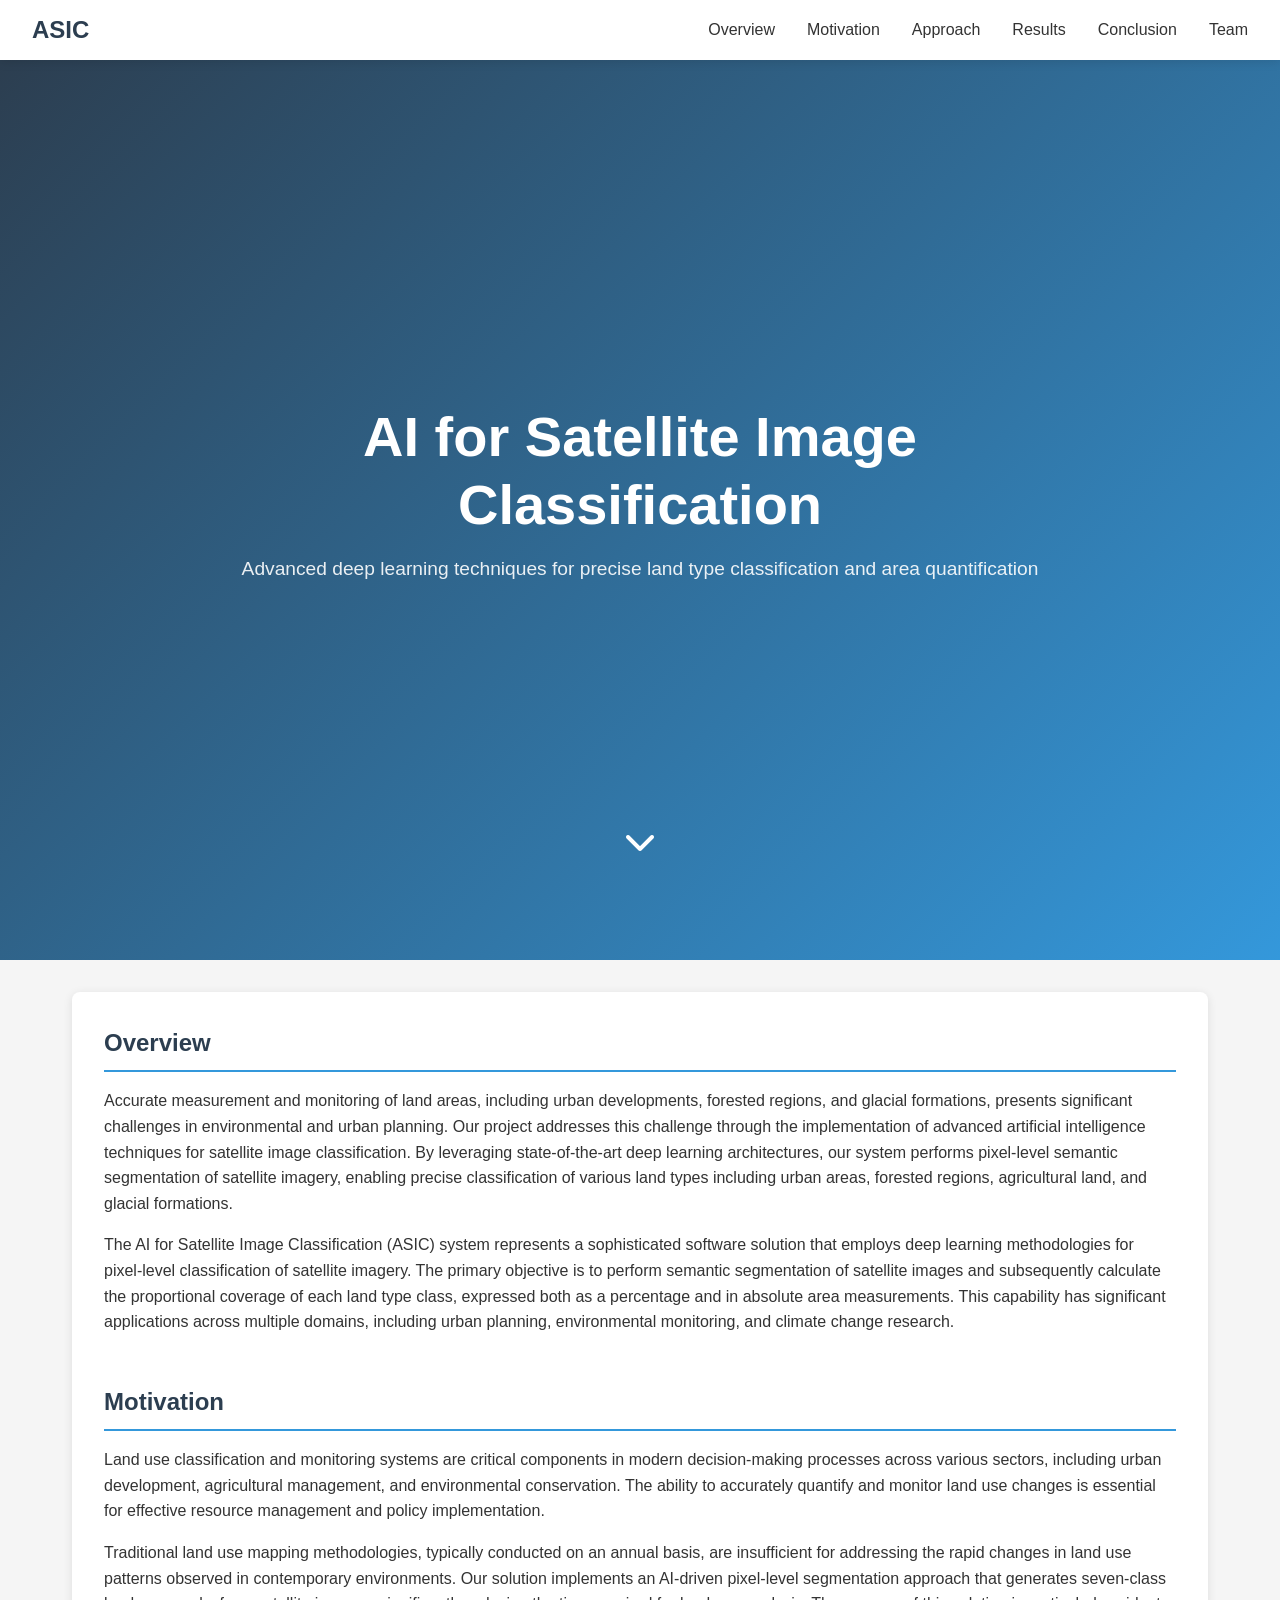
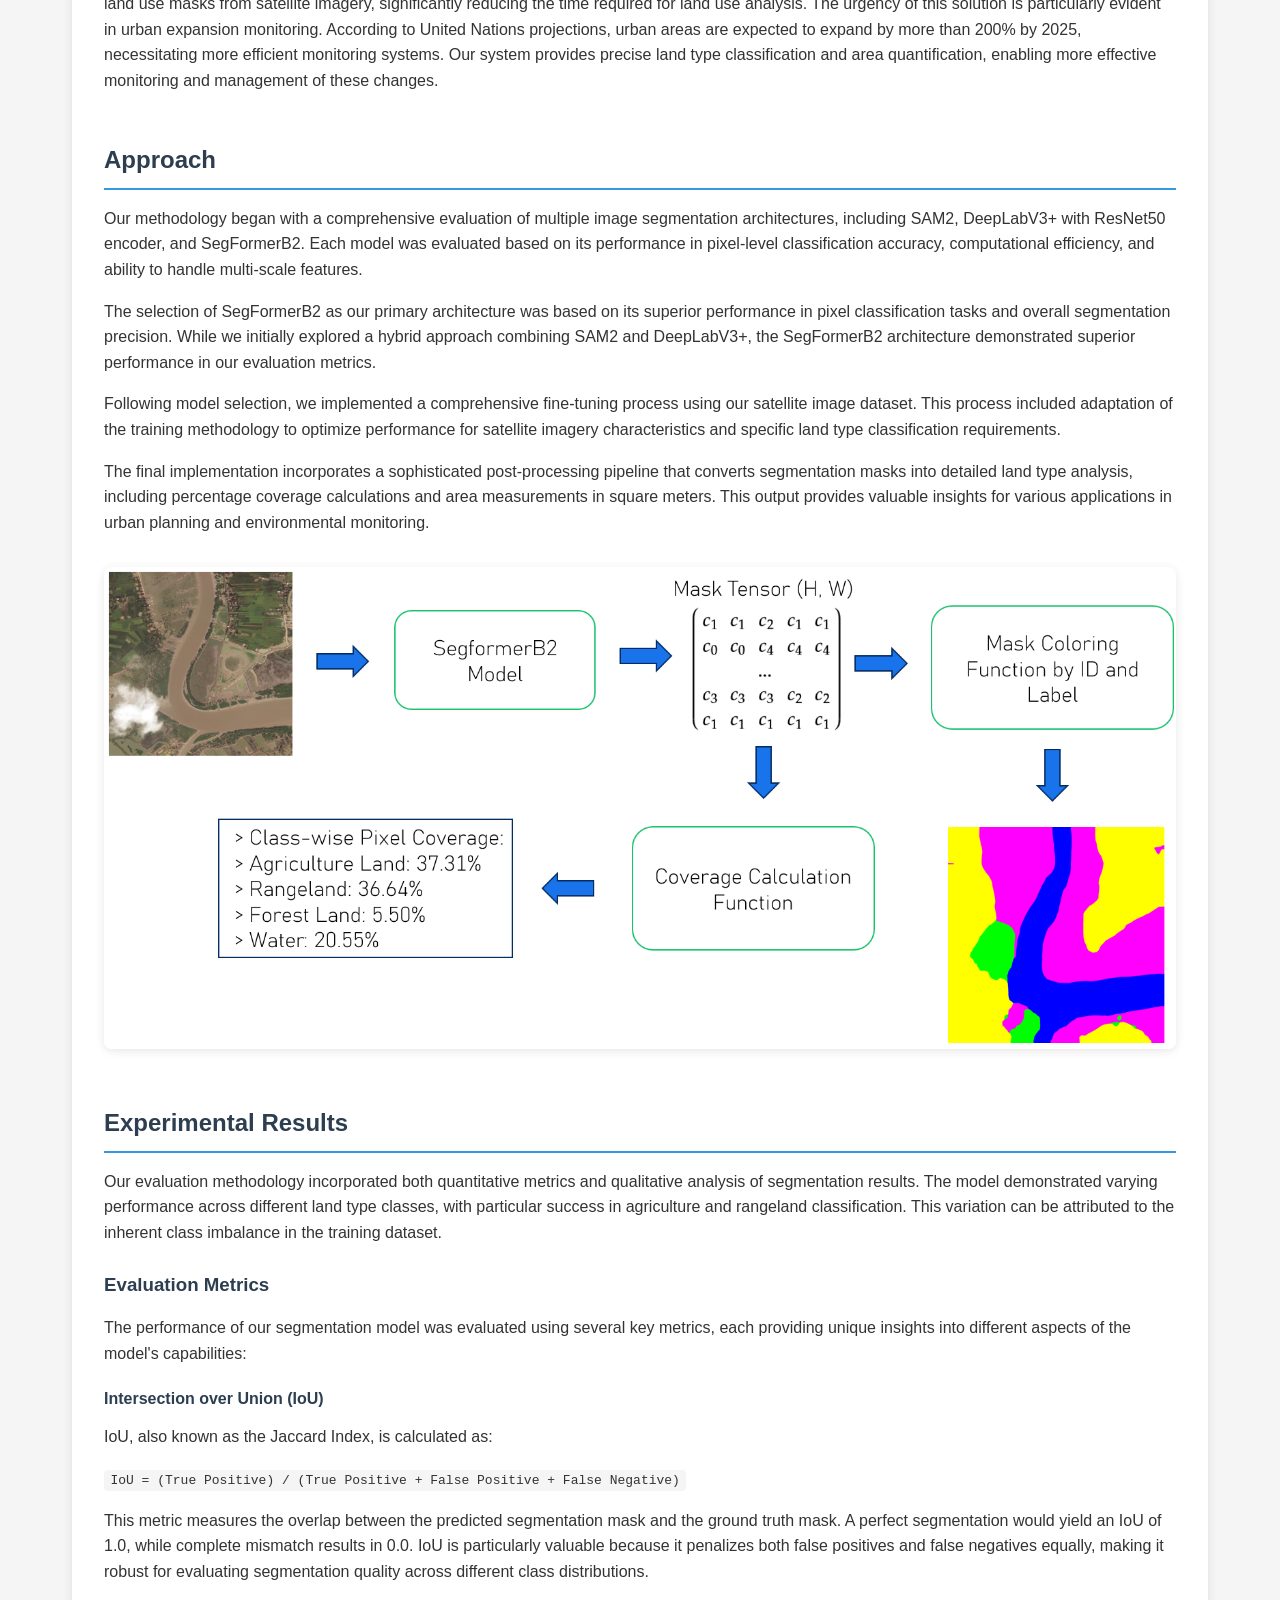
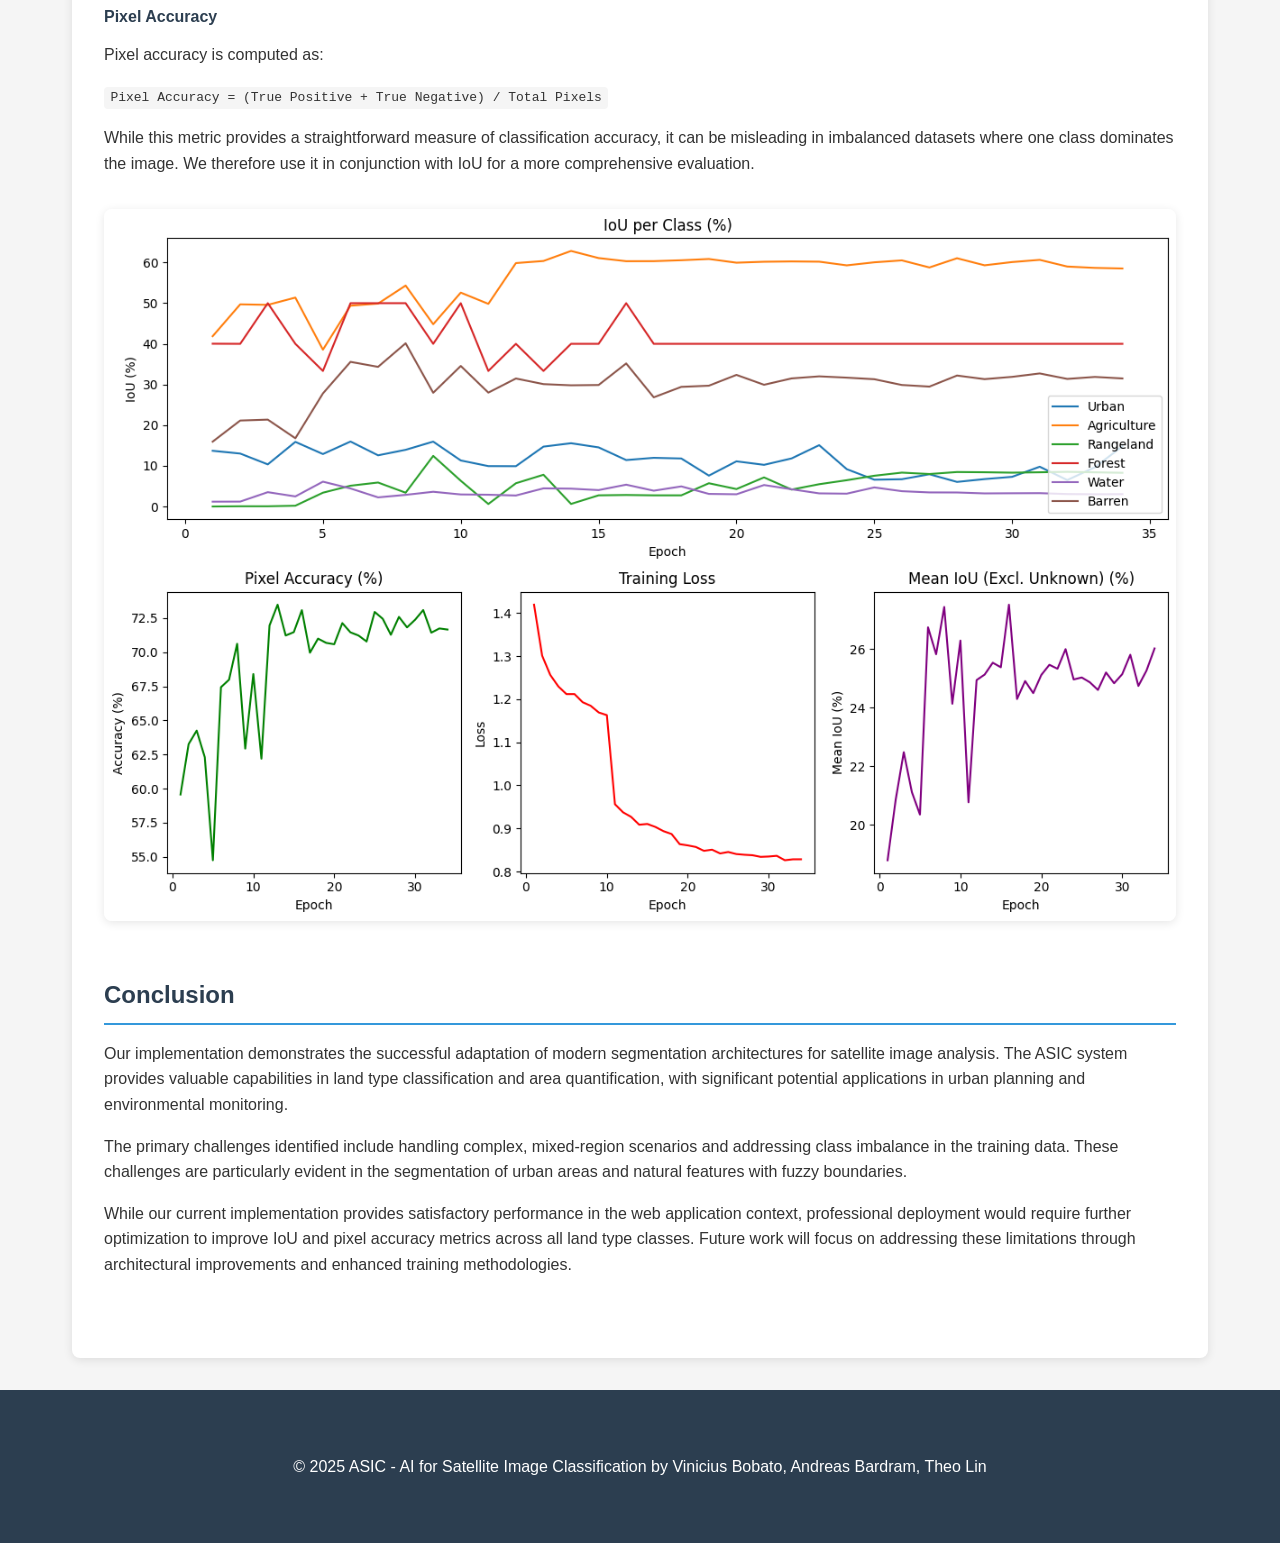
==== index.html @ 9475309f "Added figures" ====
<!DOCTYPE html>
<html lang="en">
<head>
    <meta charset="UTF-8">
    <meta name="viewport" content="width=device-width, initial-scale=1.0">
    <title>ASIC - AI for Satellite Image Classification</title>
    <link rel="stylesheet" href="https://cdnjs.cloudflare.com/ajax/libs/font-awesome/6.0.0/css/all.min.css">
    <link rel="stylesheet" href="styles.css">
</head>
<body>
    <nav class="nav-container">
        <div class="nav-logo">ASIC</div>
        <div class="nav-menu">
            <a href="#overview">Overview</a>
            <a href="#motivation">Motivation</a>
            <a href="#approach">Approach</a>
            <a href="#results">Results</a>
            <a href="#conclusion">Conclusion</a>
            <a href="team.html">Team</a>
        </div>
    </nav>

    <section class="hero">
        <div class="hero-content">
            <h1>AI for Satellite Image Classification</h1>
            <p>Advanced deep learning techniques for precise land type classification and area quantification</p>
        </div>
        <div class="scroll-down">
            <i class="fas fa-chevron-down"></i>
        </div>
    </section>

    <div class="container">
        <div class="blog-content">
            <section id="overview" class="blog-section">
                <h2>Overview</h2>
                <p>Accurate measurement and monitoring of land areas, including urban developments, forested regions, and glacial formations, presents significant challenges in environmental and urban planning. Our project addresses this challenge through the implementation of advanced artificial intelligence techniques for satellite image classification. By leveraging state-of-the-art deep learning architectures, our system performs pixel-level semantic segmentation of satellite imagery, enabling precise classification of various land types including urban areas, forested regions, agricultural land, and glacial formations.</p>
                <p>The AI for Satellite Image Classification (ASIC) system represents a sophisticated software solution that employs deep learning methodologies for pixel-level classification of satellite imagery. The primary objective is to perform semantic segmentation of satellite images and subsequently calculate the proportional coverage of each land type class, expressed both as a percentage and in absolute area measurements. This capability has significant applications across multiple domains, including urban planning, environmental monitoring, and climate change research.</p>
            </section>

            <section id="motivation" class="blog-section">
                <h2>Motivation</h2>
                <p>Land use classification and monitoring systems are critical components in modern decision-making processes across various sectors, including urban development, agricultural management, and environmental conservation. The ability to accurately quantify and monitor land use changes is essential for effective resource management and policy implementation.</p>
                <p>Traditional land use mapping methodologies, typically conducted on an annual basis, are insufficient for addressing the rapid changes in land use patterns observed in contemporary environments. Our solution implements an AI-driven pixel-level segmentation approach that generates seven-class land use masks from satellite imagery, significantly reducing the time required for land use analysis. The urgency of this solution is particularly evident in urban expansion monitoring. According to United Nations projections, urban areas are expected to expand by more than 200% by 2025, necessitating more efficient monitoring systems. Our system provides precise land type classification and area quantification, enabling more effective monitoring and management of these changes.</p>
            </section>

            <section id="approach" class="blog-section">
                <h2>Approach</h2>
                <p>Our methodology began with a comprehensive evaluation of multiple image segmentation architectures, including SAM2, DeepLabV3+ with ResNet50 encoder, and SegFormerB2. Each model was evaluated based on its performance in pixel-level classification accuracy, computational efficiency, and ability to handle multi-scale features.</p>
                <p>The selection of SegFormerB2 as our primary architecture was based on its superior performance in pixel classification tasks and overall segmentation precision. While we initially explored a hybrid approach combining SAM2 and DeepLabV3+, the SegFormerB2 architecture demonstrated superior performance in our evaluation metrics.</p>
                <p>Following model selection, we implemented a comprehensive fine-tuning process using our satellite image dataset. This process included adaptation of the training methodology to optimize performance for satellite imagery characteristics and specific land type classification requirements.</p>
                <p>The final implementation incorporates a sophisticated post-processing pipeline that converts segmentation masks into detailed land type analysis, including percentage coverage calculations and area measurements in square meters. This output provides valuable insights for various applications in urban planning and environmental monitoring.</p>
                <div class="image-container">
                    <img src="static/application_diagram.png" alt="Application Diagram">
                </div>
            </section>

            <section id="results" class="blog-section">
                <h2>Experimental Results</h2>
                <p>Our evaluation methodology incorporated both quantitative metrics and qualitative analysis of segmentation results. The model demonstrated varying performance across different land type classes, with particular success in agriculture and rangeland classification. This variation can be attributed to the inherent class imbalance in the training dataset.</p>

                <h3>Evaluation Metrics</h3>
                <p>The performance of our segmentation model was evaluated using several key metrics, each providing unique insights into different aspects of the model's capabilities:</p>
                
                <h4>Intersection over Union (IoU)</h4>
                <p>IoU, also known as the Jaccard Index, is calculated as:</p>
                <p><code>IoU = (True Positive) / (True Positive + False Positive + False Negative)</code></p>
                <p>This metric measures the overlap between the predicted segmentation mask and the ground truth mask. A perfect segmentation would yield an IoU of 1.0, while complete mismatch results in 0.0. IoU is particularly valuable because it penalizes both false positives and false negatives equally, making it robust for evaluating segmentation quality across different class distributions.</p>

                <h4>Pixel Accuracy</h4>
                <p>Pixel accuracy is computed as:</p>
                <p><code>Pixel Accuracy = (True Positive + True Negative) / Total Pixels</code></p>
                <p>While this metric provides a straightforward measure of classification accuracy, it can be misleading in imbalanced datasets where one class dominates the image. We therefore use it in conjunction with IoU for a more comprehensive evaluation.</p>

                <div class="image-container">
                    <img src="static/charts.png" alt="Training Performance Charts">
                </div>
            </section>

            <section id="conclusion" class="blog-section">
                <h2>Conclusion</h2>
                <p>Our implementation demonstrates the successful adaptation of modern segmentation architectures for satellite image analysis. The ASIC system provides valuable capabilities in land type classification and area quantification, with significant potential applications in urban planning and environmental monitoring.</p>
                <p>The primary challenges identified include handling complex, mixed-region scenarios and addressing class imbalance in the training data. These challenges are particularly evident in the segmentation of urban areas and natural features with fuzzy boundaries.</p>
                <p>While our current implementation provides satisfactory performance in the web application context, professional deployment would require further optimization to improve IoU and pixel accuracy metrics across all land type classes. Future work will focus on addressing these limitations through architectural improvements and enhanced training methodologies.</p>
            </section>
        </div>
    </div>

    <footer>
        <div class="container">
            <p>© 2025 ASIC - AI for Satellite Image Classification by Vinicius Bobato, Andreas Bardram, Theo Lin</p>
        </div>
    </footer>

    <script>
        // Smooth scrolling for navigation links
        document.querySelectorAll('a[href^="#"]').forEach(anchor => {
            anchor.addEventListener('click', function (e) {
                e.preventDefault();
                document.querySelector(this.getAttribute('href')).scrollIntoView({
                    behavior: 'smooth'
                });
            });
        });
    </script>
</body>
</html>
---- styles.css ----
:root {
    --primary-color: #2c3e50;
    --secondary-color: #3498db;
    --text-color: #333;
    --light-gray: #f5f5f5;
    --border-radius: 8px;
    --header-height: 60px;
}

* {
    margin: 0;
    padding: 0;
    box-sizing: border-box;
}

body {
    font-family: 'Segoe UI', Tahoma, Geneva, Verdana, sans-serif;
    line-height: 1.6;
    color: var(--text-color);
    background-color: var(--light-gray);
}

.container {
    max-width: 1200px;
    margin: 0 auto;
    padding: 2rem;
}

/* Navigation */
.nav-container {
    position: fixed;
    top: 0;
    left: 0;
    right: 0;
    background-color: white;
    box-shadow: 0 2px 10px rgba(0, 0, 0, 0.1);
    z-index: 1000;
    height: var(--header-height);
    display: flex;
    align-items: center;
    justify-content: space-between;
    padding: 0 2rem;
}

.nav-logo {
    font-size: 1.5rem;
    font-weight: bold;
    color: var(--primary-color);
}

.nav-menu {
    display: flex;
    gap: 2rem;
}

.nav-menu a {
    color: var(--text-color);
    text-decoration: none;
    font-weight: 500;
    transition: color 0.3s ease;
}

.nav-menu a:hover {
    color: var(--secondary-color);
}

/* Hero Section */
.hero {
    height: 100vh;
    display: flex;
    align-items: center;
    justify-content: center;
    text-align: center;
    background: linear-gradient(135deg, var(--primary-color), var(--secondary-color));
    color: white;
    padding: 0 2rem;
    margin-top: var(--header-height);
}

.hero-content {
    max-width: 800px;
}

.hero h1 {
    font-size: 3.5rem;
    margin-bottom: 1rem;
    line-height: 1.2;
}

.hero p {
    font-size: 1.2rem;
    margin-bottom: 2rem;
    opacity: 0.9;
}

.scroll-down {
    position: absolute;
    bottom: 2rem;
    left: 50%;
    transform: translateX(-50%);
    color: white;
    font-size: 2rem;
    animation: bounce 2s infinite;
}

@keyframes bounce {
    0%, 20%, 50%, 80%, 100% {
        transform: translateY(0);
    }
    40% {
        transform: translateY(-20px);
    }
    60% {
        transform: translateY(-10px);
    }
}

/* Content Sections */
.content-section {
    padding: 4rem 0;
    background-color: white;
}

.section-title {
    text-align: center;
    margin-bottom: 3rem;
}

.section-title h2 {
    font-size: 2.5rem;
    color: var(--primary-color);
    margin-bottom: 1rem;
}

.section-title p {
    color: var(--text-color);
    opacity: 0.8;
    max-width: 600px;
    margin: 0 auto;
}

.blog-content {
    background-color: white;
    padding: 2rem;
    border-radius: var(--border-radius);
    box-shadow: 0 2px 10px rgba(0, 0, 0, 0.1);
}

.blog-section {
    margin-bottom: 3rem;
}

.blog-section h2 {
    color: var(--primary-color);
    margin-bottom: 1rem;
    padding-bottom: 0.5rem;
    border-bottom: 2px solid var(--secondary-color);
}

.blog-section h3 {
    color: var(--primary-color);
    margin: 1.5rem 0 1rem;
}

.blog-section h4 {
    color: var(--primary-color);
    margin: 1.2rem 0 0.8rem;
}

.blog-section p {
    margin-bottom: 1rem;
}

.blog-section ul {
    margin-left: 2rem;
    margin-bottom: 1rem;
}

.blog-section li {
    margin-bottom: 0.5rem;
}

.blog-section code {
    background-color: var(--light-gray);
    padding: 0.2rem 0.4rem;
    border-radius: 4px;
    font-family: monospace;
}

.blog-section a {
    color: var(--secondary-color);
    text-decoration: none;
}

.blog-section a:hover {
    text-decoration: underline;
}

.image-container {
    text-align: center;
    margin: 2rem 0;
}

.image-container img {
    max-width: 100%;
    border-radius: var(--border-radius);
    box-shadow: 0 2px 10px rgba(0, 0, 0, 0.1);
}

/* Team Section */
.team-header {
    text-align: center;
    margin: calc(var(--header-height) + 2rem) 0 4rem;
}

.team-header h1 {
    font-size: 3rem;
    color: var(--primary-color);
    margin-bottom: 1rem;
}

.team-header p {
    font-size: 1.2rem;
    color: var(--text-color);
    opacity: 0.8;
    max-width: 600px;
    margin: 0 auto;
}

.team-grid {
    display: grid;
    grid-template-columns: repeat(auto-fit, minmax(300px, 1fr));
    gap: 3rem;
    margin-bottom: 4rem;
}

.team-member {
    background-color: white;
    border-radius: var(--border-radius);
    overflow: hidden;
    box-shadow: 0 2px 10px rgba(0, 0, 0, 0.1);
    transition: transform 0.3s ease;
}

.team-member:hover {
    transform: translateY(-5px);
}

.member-image {
    width: 100%;
    height: 300px;
    background-color: var(--light-gray);
    display: flex;
    align-items: center;
    justify-content: center;
    color: var(--text-color);
    font-size: 1.5rem;
}

.member-info {
    padding: 2rem;
}

.member-info h3 {
    color: var(--primary-color);
    font-size: 1.5rem;
    margin-bottom: 0.5rem;
}

.member-info .role {
    color: var(--secondary-color);
    font-weight: 500;
    margin-bottom: 1rem;
}

.member-info p {
    color: var(--text-color);
    opacity: 0.8;
}

.social-links {
    display: flex;
    gap: 1rem;
    margin-top: 1rem;
}

.social-links a {
    color: var(--primary-color);
    font-size: 1.2rem;
    transition: color 0.3s ease;
}

.social-links a:hover {
    color: var(--secondary-color);
}

footer {
    text-align: center;
    padding: 2rem 0;
    color: white;
    background-color: var(--primary-color);
}

@media (max-width: 768px) {
    .container {
        padding: 1rem;
    }

    .nav-container {
        padding: 0 1rem;
    }

    .nav-menu {
        display: none;
    }

    .hero h1 {
        font-size: 2.5rem;
    }

    .hero p {
        font-size: 1rem;
    }

    .section-title h2 {
        font-size: 2rem;
    }

    .blog-content {
        padding: 1rem;
    }

    .team-header h1 {
        font-size: 2.5rem;
    }

    .team-header p {
        font-size: 1rem;
    }

    .team-grid {
        grid-template-columns: 1fr;
    }
}
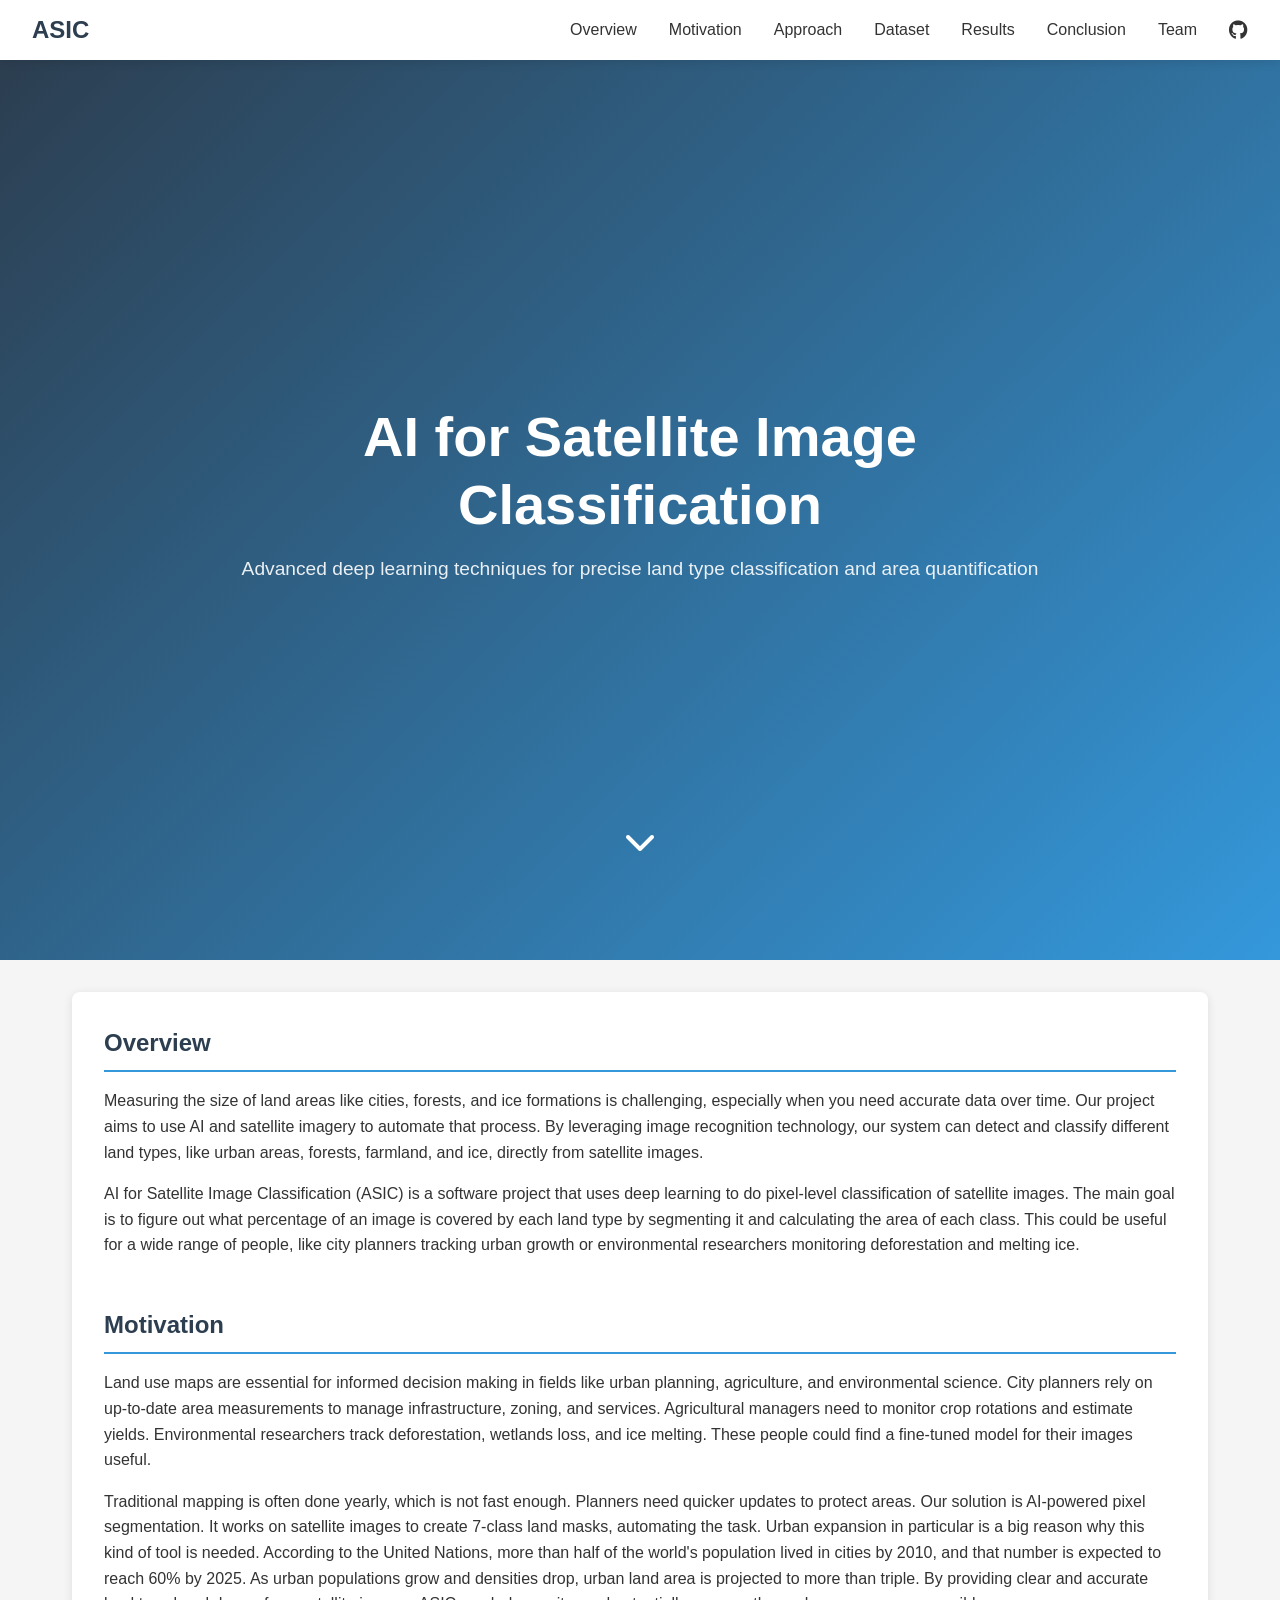
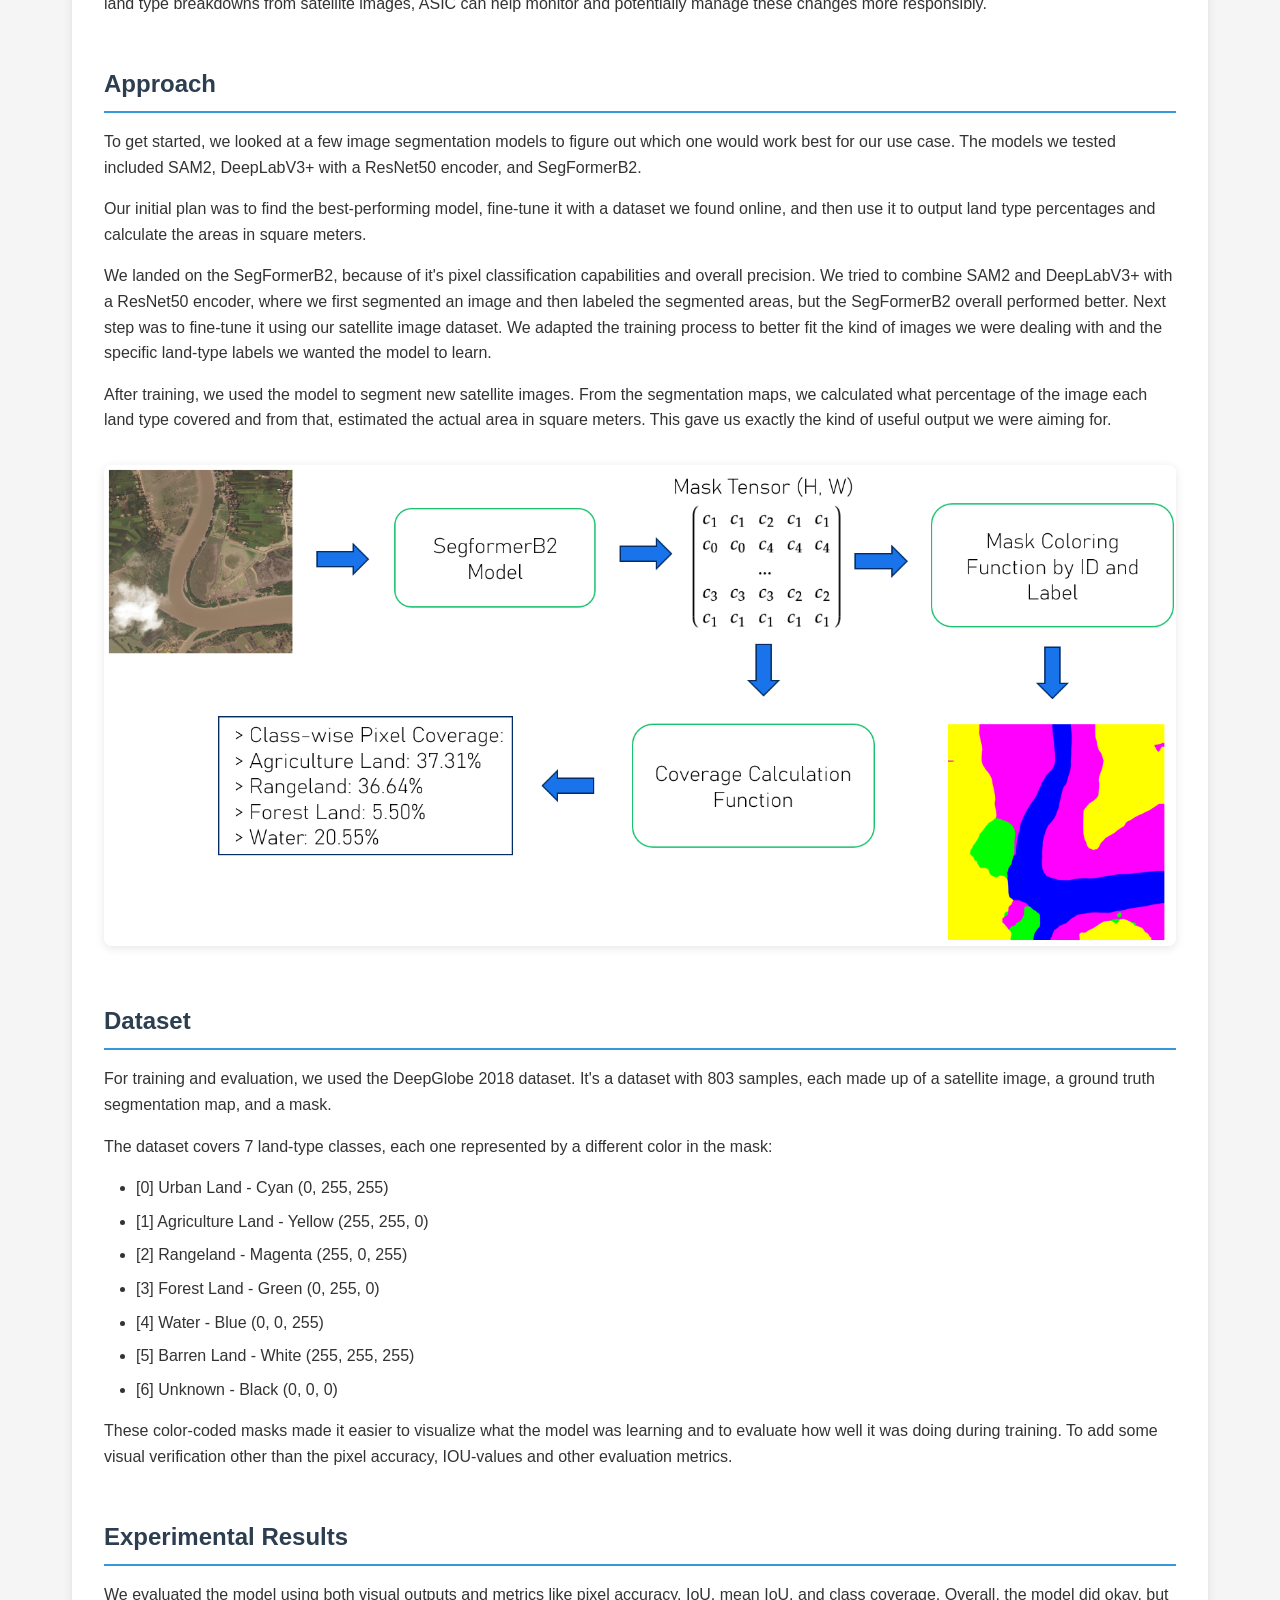
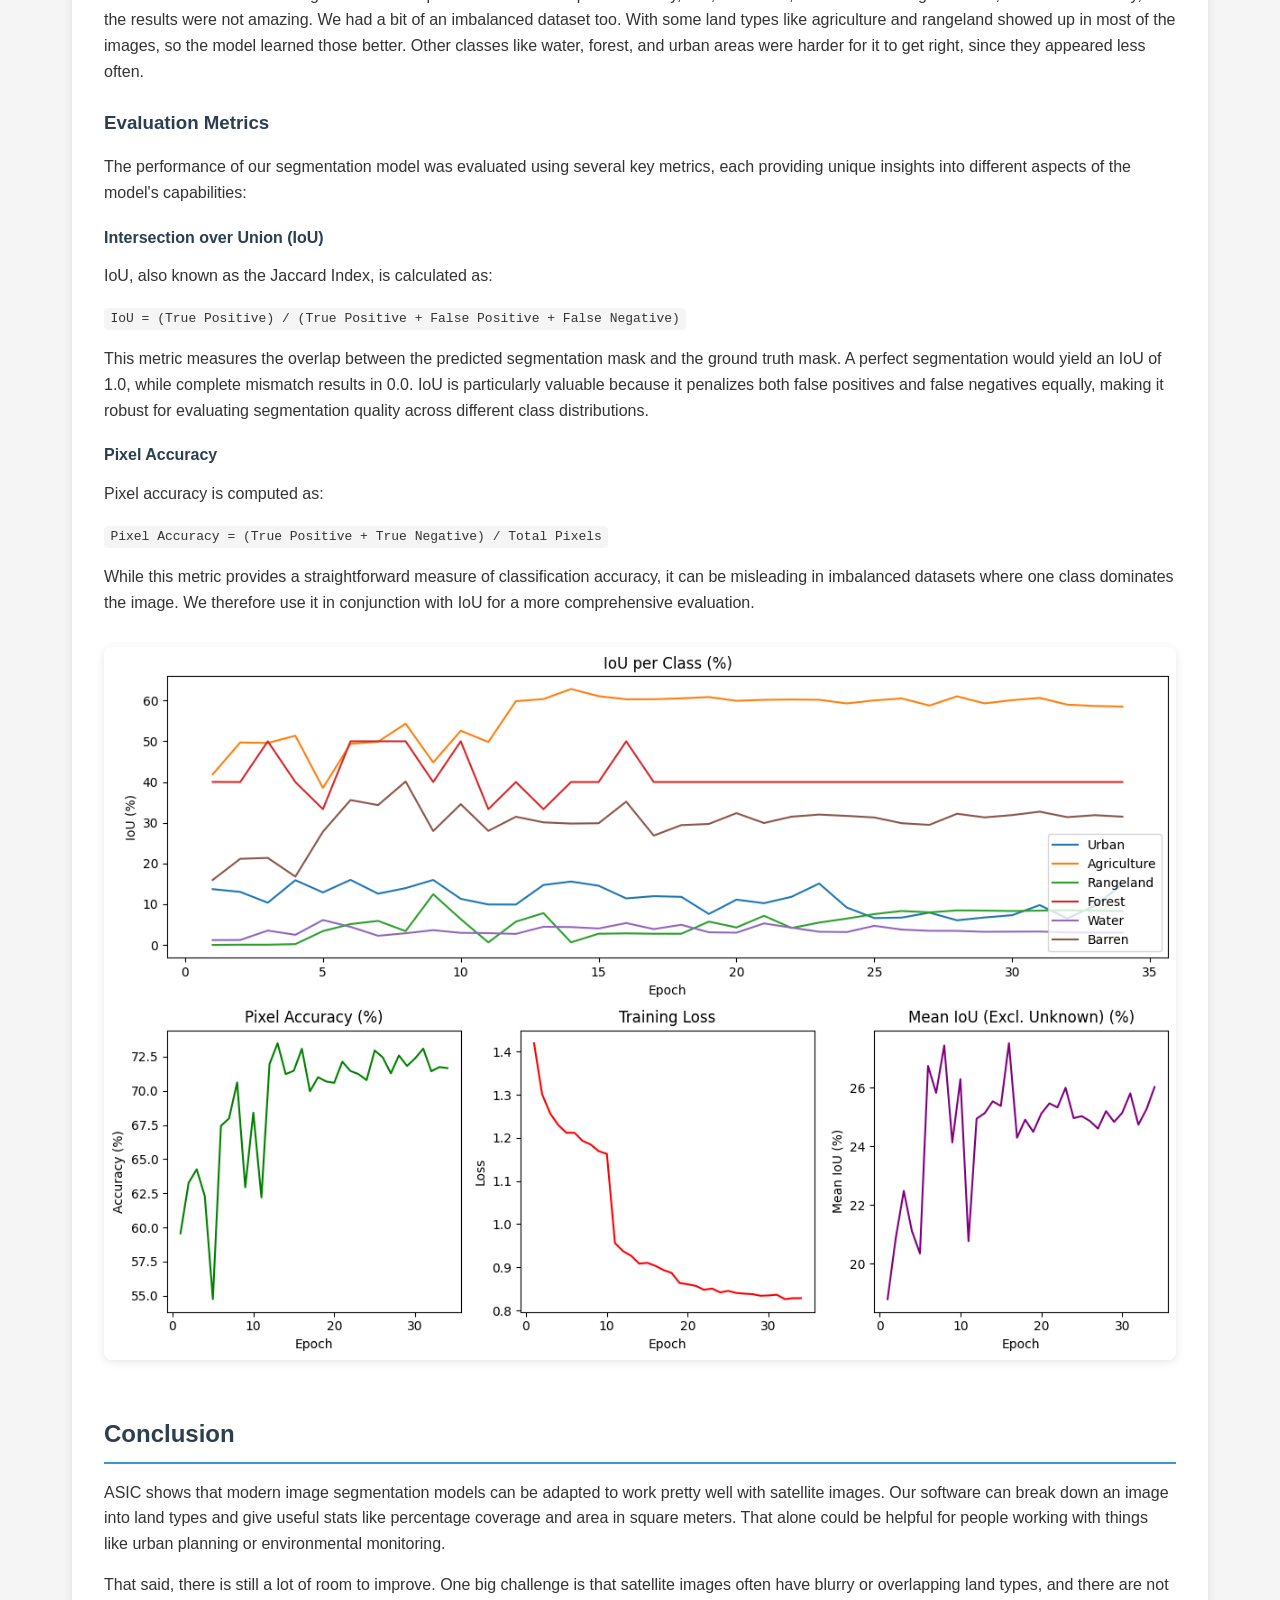
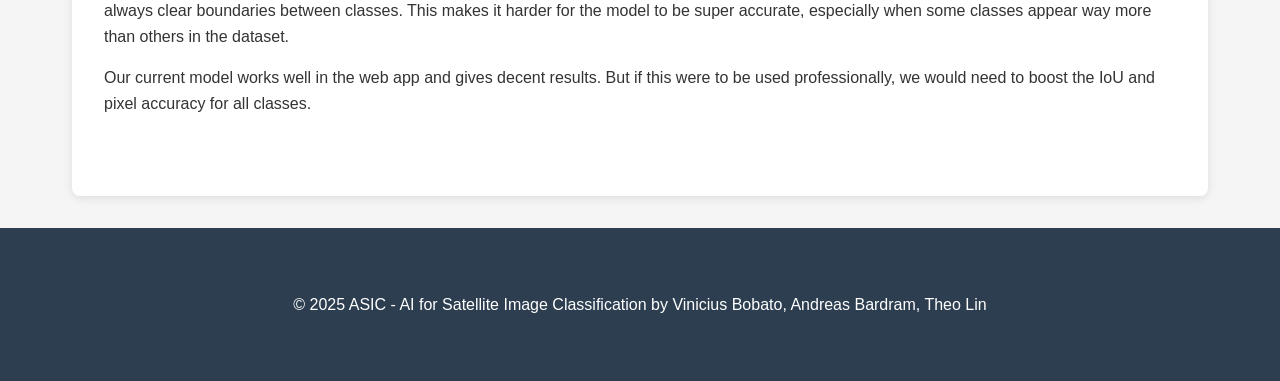
==== commit fe486534: "added more content" ====
--- a/index.html
+++ b/index.html
@@ -14,9 +14,13 @@
             <a href="#overview">Overview</a>
             <a href="#motivation">Motivation</a>
             <a href="#approach">Approach</a>
+            <a href="#dataset">Dataset</a>
             <a href="#results">Results</a>
             <a href="#conclusion">Conclusion</a>
             <a href="team.html">Team</a>
+            <a href="https://github.com/vmbobato/ASIC" class="github-button" target="_blank" title="View on GitHub">
+                <i class="fab fa-github"></i>
+            </a>
         </div>
     </nav>
 
@@ -34,30 +38,46 @@
         <div class="blog-content">
             <section id="overview" class="blog-section">
                 <h2>Overview</h2>
-                <p>Accurate measurement and monitoring of land areas, including urban developments, forested regions, and glacial formations, presents significant challenges in environmental and urban planning. Our project addresses this challenge through the implementation of advanced artificial intelligence techniques for satellite image classification. By leveraging state-of-the-art deep learning architectures, our system performs pixel-level semantic segmentation of satellite imagery, enabling precise classification of various land types including urban areas, forested regions, agricultural land, and glacial formations.</p>
-                <p>The AI for Satellite Image Classification (ASIC) system represents a sophisticated software solution that employs deep learning methodologies for pixel-level classification of satellite imagery. The primary objective is to perform semantic segmentation of satellite images and subsequently calculate the proportional coverage of each land type class, expressed both as a percentage and in absolute area measurements. This capability has significant applications across multiple domains, including urban planning, environmental monitoring, and climate change research.</p>
+                <p>Measuring the size of land areas like cities, forests, and ice formations is challenging, especially when you need accurate data over time. Our project aims to use AI and satellite imagery to automate that process. By leveraging image recognition technology, our system can detect and classify different land types, like urban areas, forests, farmland, and ice, directly from satellite images.</p>
+                <p>AI for Satellite Image Classification (ASIC) is a software project that uses deep learning to do pixel-level classification of satellite images. The main goal is to figure out what percentage of an image is covered by each land type by segmenting it and calculating the area of each class. This could be useful for a wide range of people, like city planners tracking urban growth or environmental researchers monitoring deforestation and melting ice.</p>
             </section>
 
             <section id="motivation" class="blog-section">
                 <h2>Motivation</h2>
-                <p>Land use classification and monitoring systems are critical components in modern decision-making processes across various sectors, including urban development, agricultural management, and environmental conservation. The ability to accurately quantify and monitor land use changes is essential for effective resource management and policy implementation.</p>
-                <p>Traditional land use mapping methodologies, typically conducted on an annual basis, are insufficient for addressing the rapid changes in land use patterns observed in contemporary environments. Our solution implements an AI-driven pixel-level segmentation approach that generates seven-class land use masks from satellite imagery, significantly reducing the time required for land use analysis. The urgency of this solution is particularly evident in urban expansion monitoring. According to United Nations projections, urban areas are expected to expand by more than 200% by 2025, necessitating more efficient monitoring systems. Our system provides precise land type classification and area quantification, enabling more effective monitoring and management of these changes.</p>
+                <p>Land use maps are essential for informed decision making in fields like urban planning, agriculture, and environmental science. City planners rely on up-to-date area measurements to manage infrastructure, zoning, and services. Agricultural managers need to monitor crop rotations and estimate yields. Environmental researchers track deforestation, wetlands loss, and ice melting. These people could find a fine-tuned model for their images useful.</p>
+                <p>Traditional mapping is often done yearly, which is not fast enough. Planners need quicker updates to protect areas. Our solution is AI-powered pixel segmentation. It works on satellite images to create 7-class land masks, automating the task. Urban expansion in particular is a big reason why this kind of tool is needed. According to the United Nations, more than half of the world's population lived in cities by 2010, and that number is expected to reach 60% by 2025. As urban populations grow and densities drop, urban land area is projected to more than triple. By providing clear and accurate land type breakdowns from satellite images, ASIC can help monitor and potentially manage these changes more responsibly.</p>
             </section>
 
             <section id="approach" class="blog-section">
                 <h2>Approach</h2>
-                <p>Our methodology began with a comprehensive evaluation of multiple image segmentation architectures, including SAM2, DeepLabV3+ with ResNet50 encoder, and SegFormerB2. Each model was evaluated based on its performance in pixel-level classification accuracy, computational efficiency, and ability to handle multi-scale features.</p>
-                <p>The selection of SegFormerB2 as our primary architecture was based on its superior performance in pixel classification tasks and overall segmentation precision. While we initially explored a hybrid approach combining SAM2 and DeepLabV3+, the SegFormerB2 architecture demonstrated superior performance in our evaluation metrics.</p>
-                <p>Following model selection, we implemented a comprehensive fine-tuning process using our satellite image dataset. This process included adaptation of the training methodology to optimize performance for satellite imagery characteristics and specific land type classification requirements.</p>
-                <p>The final implementation incorporates a sophisticated post-processing pipeline that converts segmentation masks into detailed land type analysis, including percentage coverage calculations and area measurements in square meters. This output provides valuable insights for various applications in urban planning and environmental monitoring.</p>
+                <p>To get started, we looked at a few image segmentation models to figure out which one would work best for our use case. The models we tested included SAM2, DeepLabV3+ with a ResNet50 encoder, and SegFormerB2.</p>
+                <p>Our initial plan was to find the best-performing model, fine-tune it with a dataset we found online, and then use it to output land type percentages and calculate the areas in square meters.</p>
+                <p>We landed on the SegFormerB2, because of it's pixel classification capabilities and overall precision. We tried to combine SAM2 and DeepLabV3+ with a ResNet50 encoder, where we first segmented an image and then labeled the segmented areas, but the SegFormerB2 overall performed better. Next step was to fine-tune it using our satellite image dataset. We adapted the training process to better fit the kind of images we were dealing with and the specific land-type labels we wanted the model to learn.</p>
+                <p>After training, we used the model to segment new satellite images. From the segmentation maps, we calculated what percentage of the image each land type covered and from that, estimated the actual area in square meters. This gave us exactly the kind of useful output we were aiming for.</p>
                 <div class="image-container">
                     <img src="static/application_diagram.png" alt="Application Diagram">
                 </div>
             </section>
 
+            <section id="dataset" class="blog-section">
+                <h2>Dataset</h2>
+                <p>For training and evaluation, we used the DeepGlobe 2018 dataset. It's a dataset with 803 samples, each made up of a satellite image, a ground truth segmentation map, and a mask.</p>
+                <p>The dataset covers 7 land-type classes, each one represented by a different color in the mask:</p>
+                <ul>
+                    <li>[0] Urban Land       - Cyan (0, 255, 255)</li>
+                    <li>[1] Agriculture Land - Yellow (255, 255, 0)</li>
+                    <li>[2] Rangeland        - Magenta (255, 0, 255)</li>
+                    <li>[3] Forest Land      - Green (0, 255, 0)</li>
+                    <li>[4] Water            - Blue (0, 0, 255)</li>
+                    <li>[5] Barren Land      - White (255, 255, 255)</li>
+                    <li>[6] Unknown          - Black (0, 0, 0)</li>
+                </ul>
+                <p>These color-coded masks made it easier to visualize what the model was learning and to evaluate how well it was doing during training. To add some visual verification other than the pixel accuracy, IOU-values and other evaluation metrics.</p>
+            </section>
+
             <section id="results" class="blog-section">
                 <h2>Experimental Results</h2>
-                <p>Our evaluation methodology incorporated both quantitative metrics and qualitative analysis of segmentation results. The model demonstrated varying performance across different land type classes, with particular success in agriculture and rangeland classification. This variation can be attributed to the inherent class imbalance in the training dataset.</p>
+                <p>We evaluated the model using both visual outputs and metrics like pixel accuracy, IoU, mean IoU, and class coverage. Overall, the model did okay, but the results were not amazing. We had a bit of an imbalanced dataset too. With some land types like agriculture and rangeland showed up in most of the images, so the model learned those better. Other classes like water, forest, and urban areas were harder for it to get right, since they appeared less often.</p>
 
                 <h3>Evaluation Metrics</h3>
                 <p>The performance of our segmentation model was evaluated using several key metrics, each providing unique insights into different aspects of the model's capabilities:</p>
@@ -79,9 +99,9 @@
 
             <section id="conclusion" class="blog-section">
                 <h2>Conclusion</h2>
-                <p>Our implementation demonstrates the successful adaptation of modern segmentation architectures for satellite image analysis. The ASIC system provides valuable capabilities in land type classification and area quantification, with significant potential applications in urban planning and environmental monitoring.</p>
-                <p>The primary challenges identified include handling complex, mixed-region scenarios and addressing class imbalance in the training data. These challenges are particularly evident in the segmentation of urban areas and natural features with fuzzy boundaries.</p>
-                <p>While our current implementation provides satisfactory performance in the web application context, professional deployment would require further optimization to improve IoU and pixel accuracy metrics across all land type classes. Future work will focus on addressing these limitations through architectural improvements and enhanced training methodologies.</p>
+                <p>ASIC shows that modern image segmentation models can be adapted to work pretty well with satellite images. Our software can break down an image into land types and give useful stats like percentage coverage and area in square meters. That alone could be helpful for people working with things like urban planning or environmental monitoring.</p>
+                <p>That said, there is still a lot of room to improve. One big challenge is that satellite images often have blurry or overlapping land types, and there are not always clear boundaries between classes. This makes it harder for the model to be super accurate, especially when some classes appear way more than others in the dataset.</p>
+                <p>Our current model works well in the web app and gives decent results. But if this were to be used professionally, we would need to boost the IoU and pixel accuracy for all classes.</p>
             </section>
         </div>
     </div>
@@ -93,7 +113,6 @@
     </footer>
 
     <script>
-        // Smooth scrolling for navigation links
         document.querySelectorAll('a[href^="#"]').forEach(anchor => {
             anchor.addEventListener('click', function (e) {
                 e.preventDefault();
--- a/styles.css
+++ b/styles.css
@@ -64,6 +64,24 @@
     color: var(--secondary-color);
 }
 
+/* GitHub Button */
+.github-button {
+    color: var(--text-color) !important;
+    display: flex;
+    align-items: center;
+    justify-content: center;
+    transition: color 0.3s ease;
+}
+
+.github-button:hover {
+    color: var(--secondary-color) !important;
+    text-decoration: none;
+}
+
+.github-button i {
+    font-size: 1.2rem;
+}
+
 /* Hero Section */
 .hero {
     height: 100vh;
@@ -255,6 +273,13 @@
     justify-content: center;
     color: var(--text-color);
     font-size: 1.5rem;
+    overflow: hidden;
+}
+
+.member-image img {
+    width: 100%;
+    height: 100%;
+    object-fit: cover;
 }
 
 .member-info {
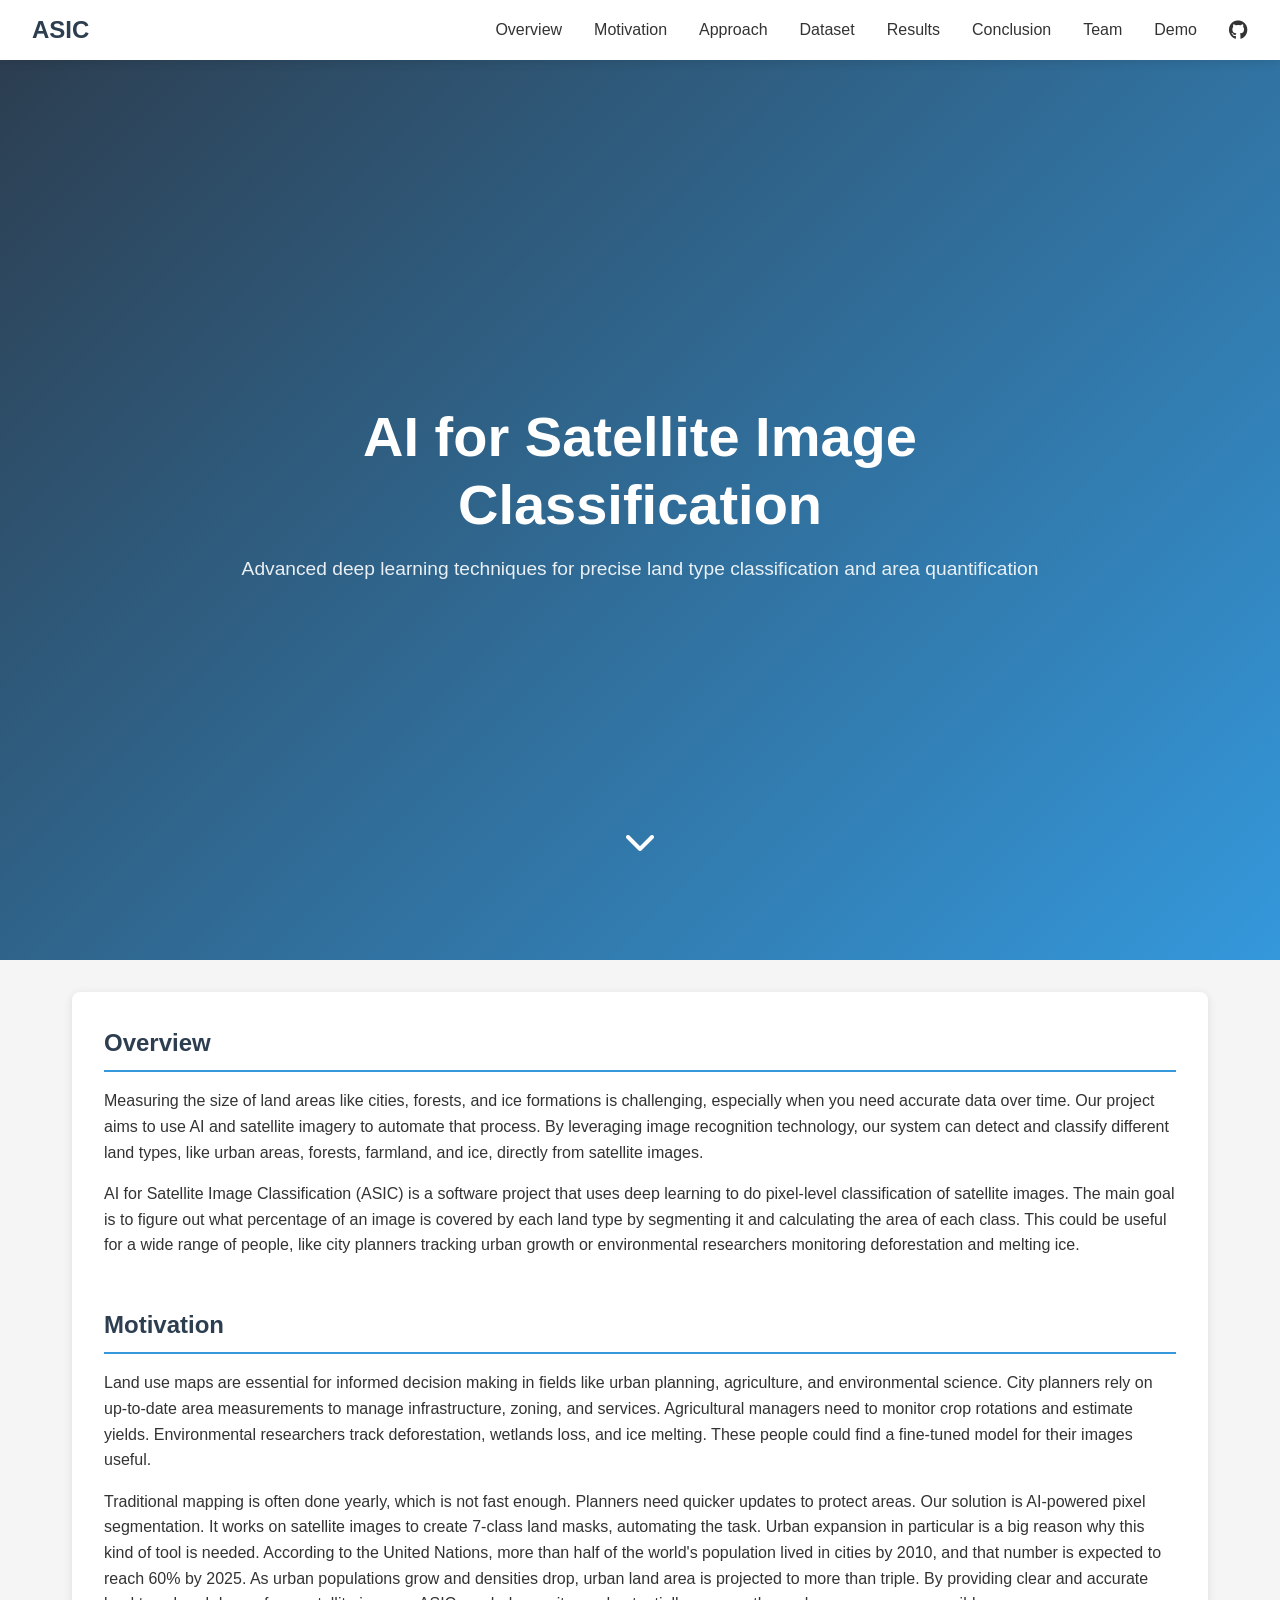
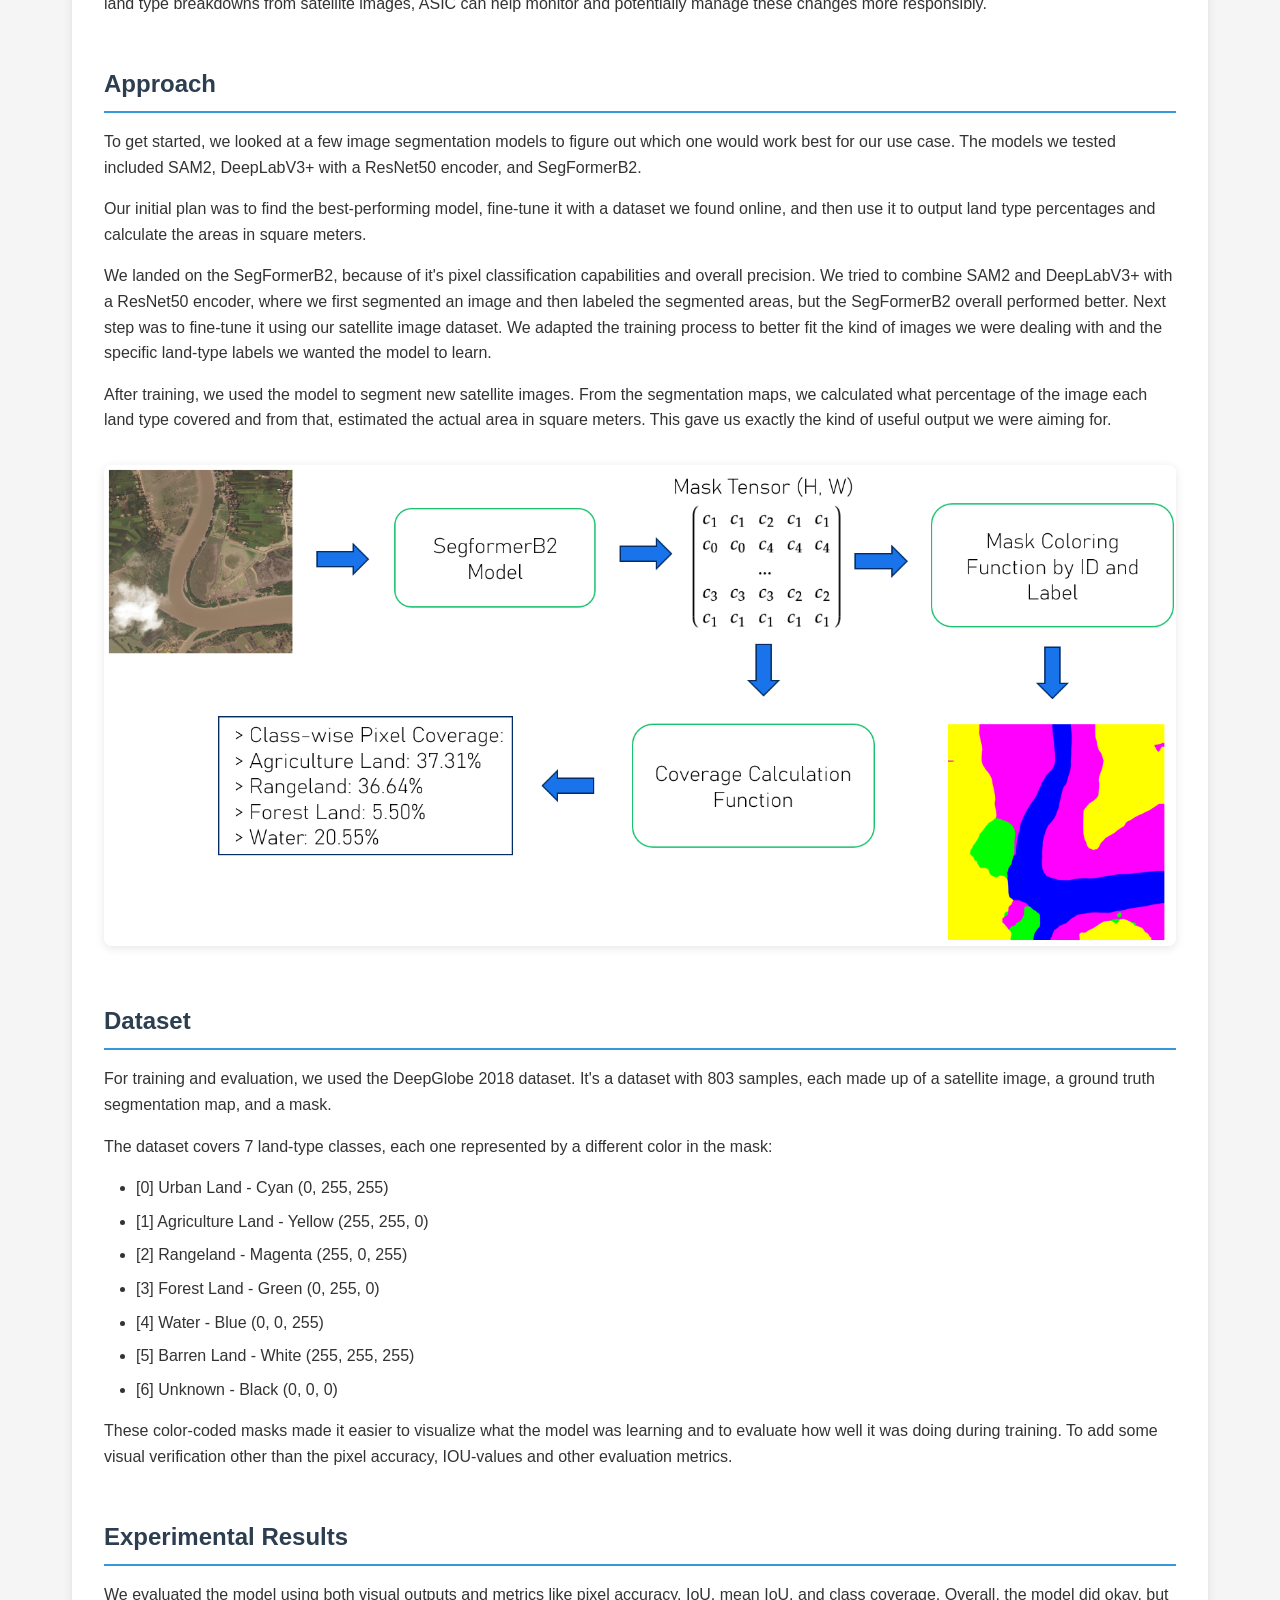
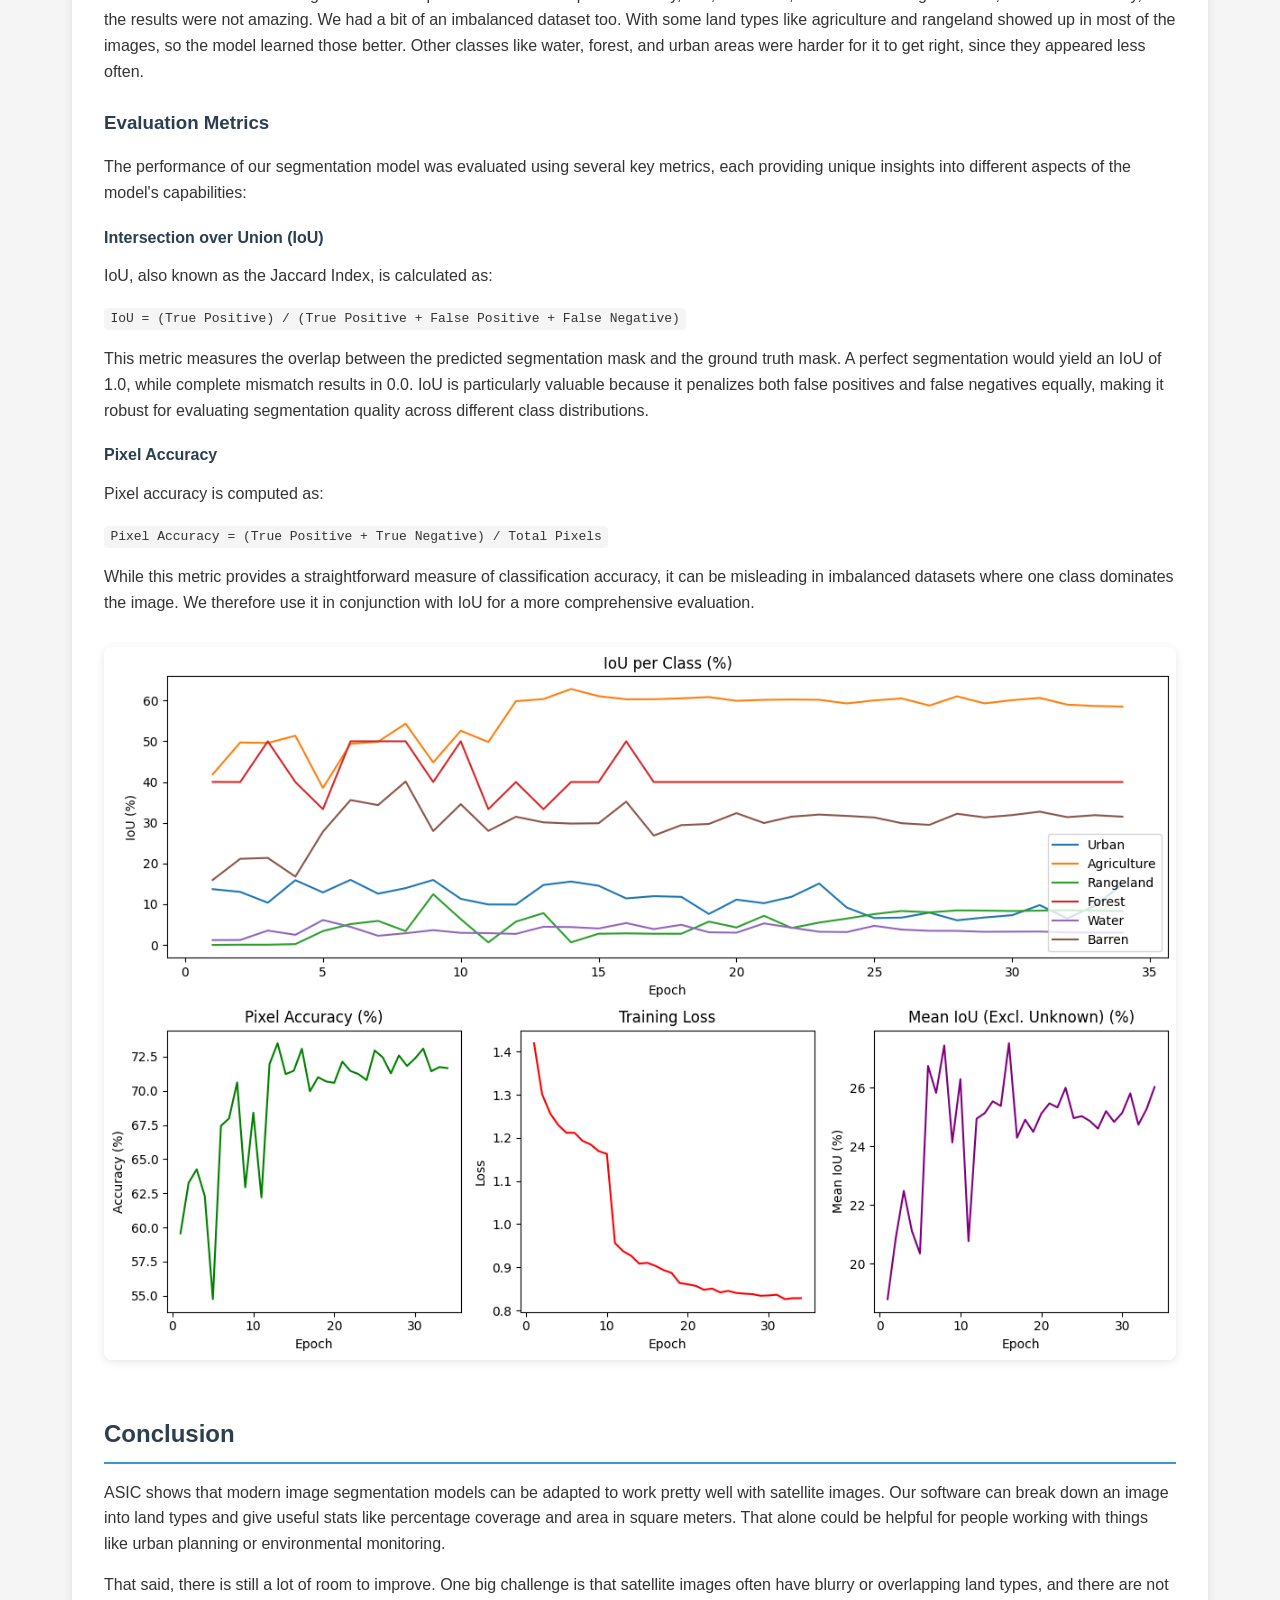
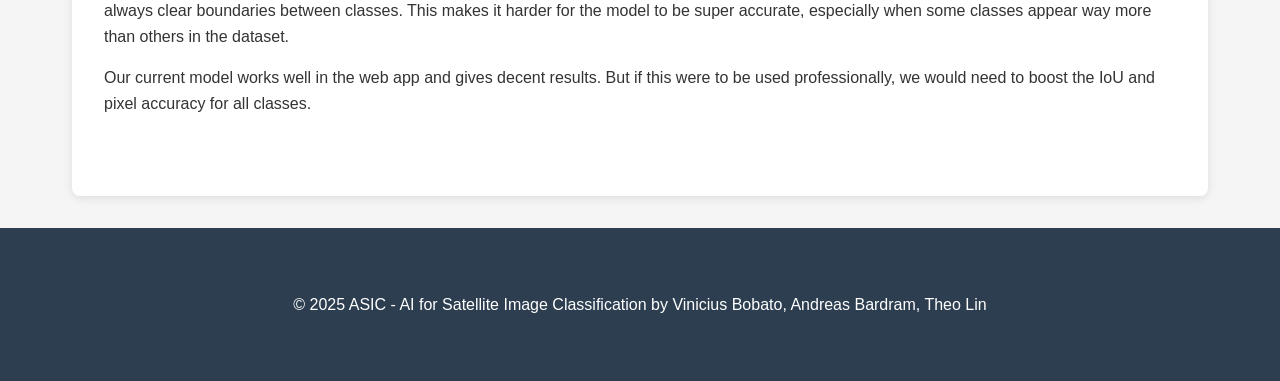
==== commit 5bb14096: "added updates" ====
--- a/index.html
+++ b/index.html
@@ -18,6 +18,7 @@
             <a href="#results">Results</a>
             <a href="#conclusion">Conclusion</a>
             <a href="team.html">Team</a>
+            <a href="demo.html">Demo</a>
             <a href="https://github.com/vmbobato/ASIC" class="github-button" target="_blank" title="View on GitHub">
                 <i class="fab fa-github"></i>
             </a>
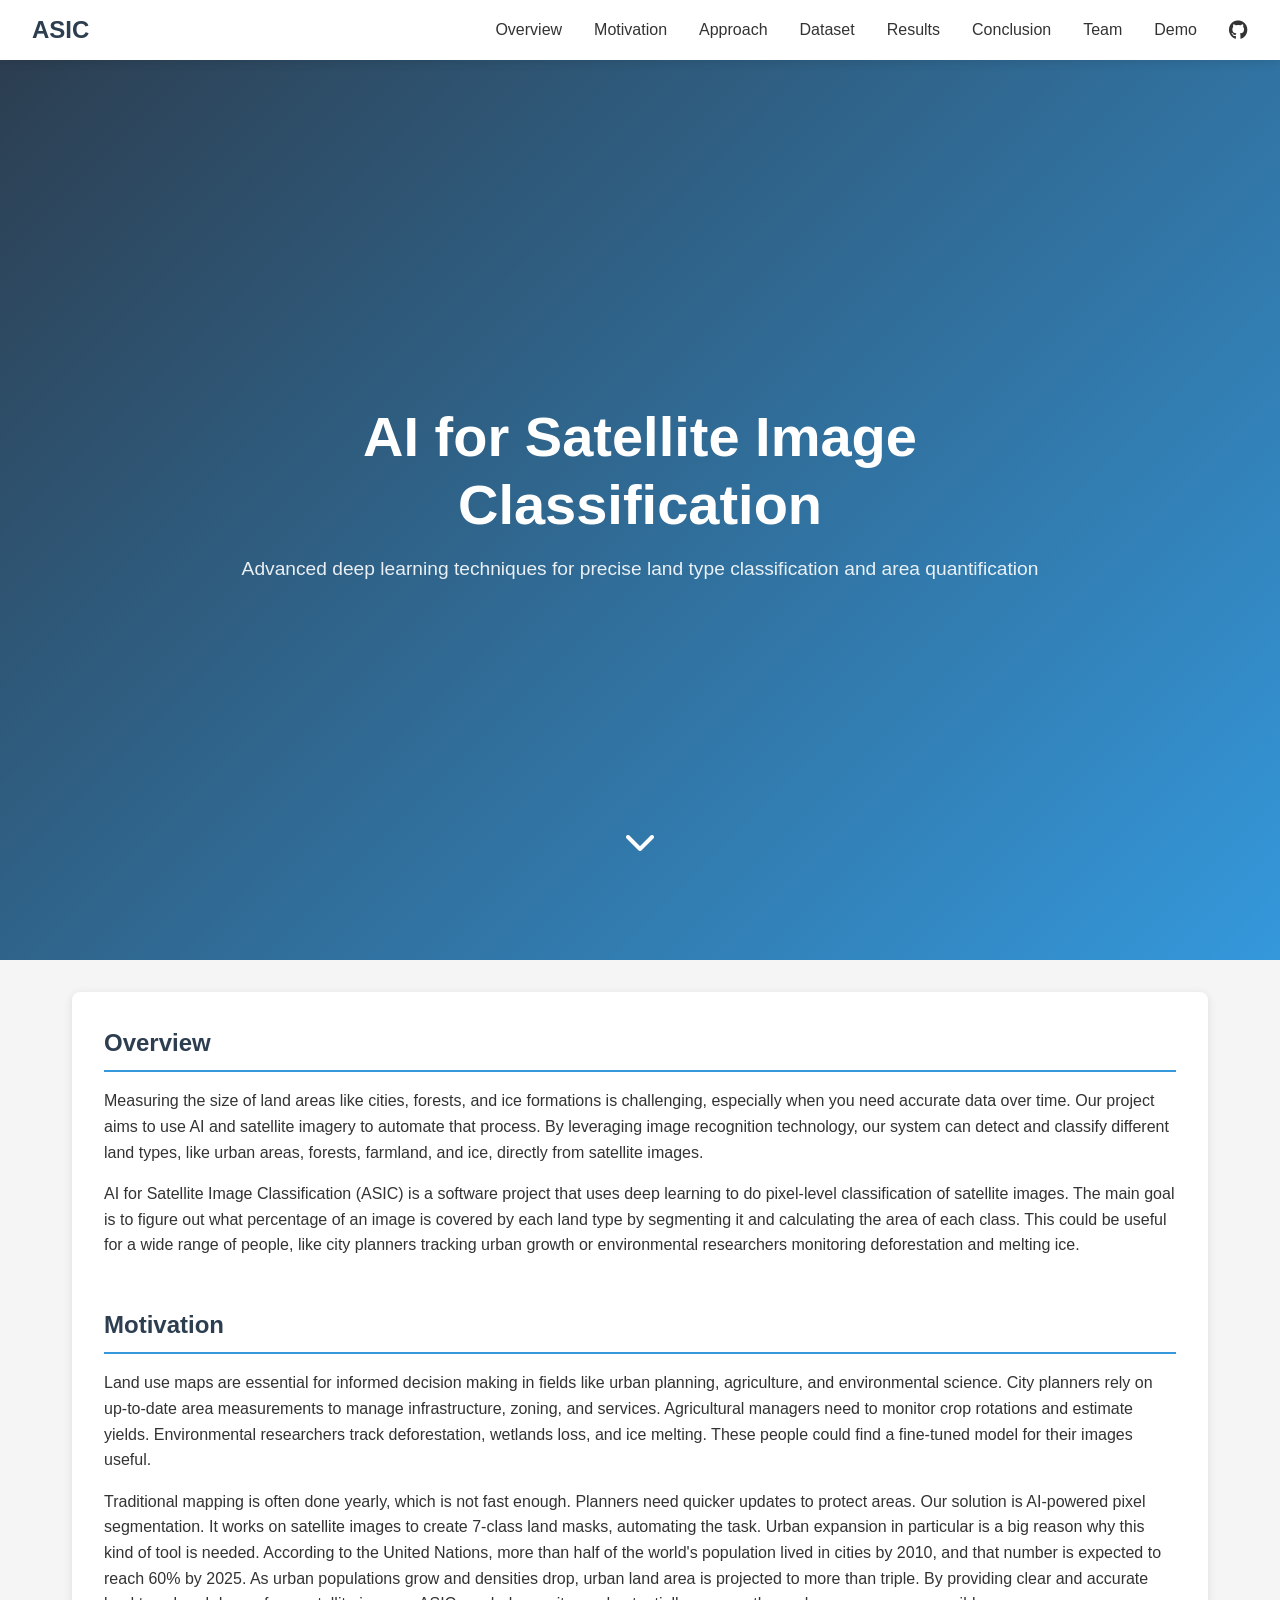
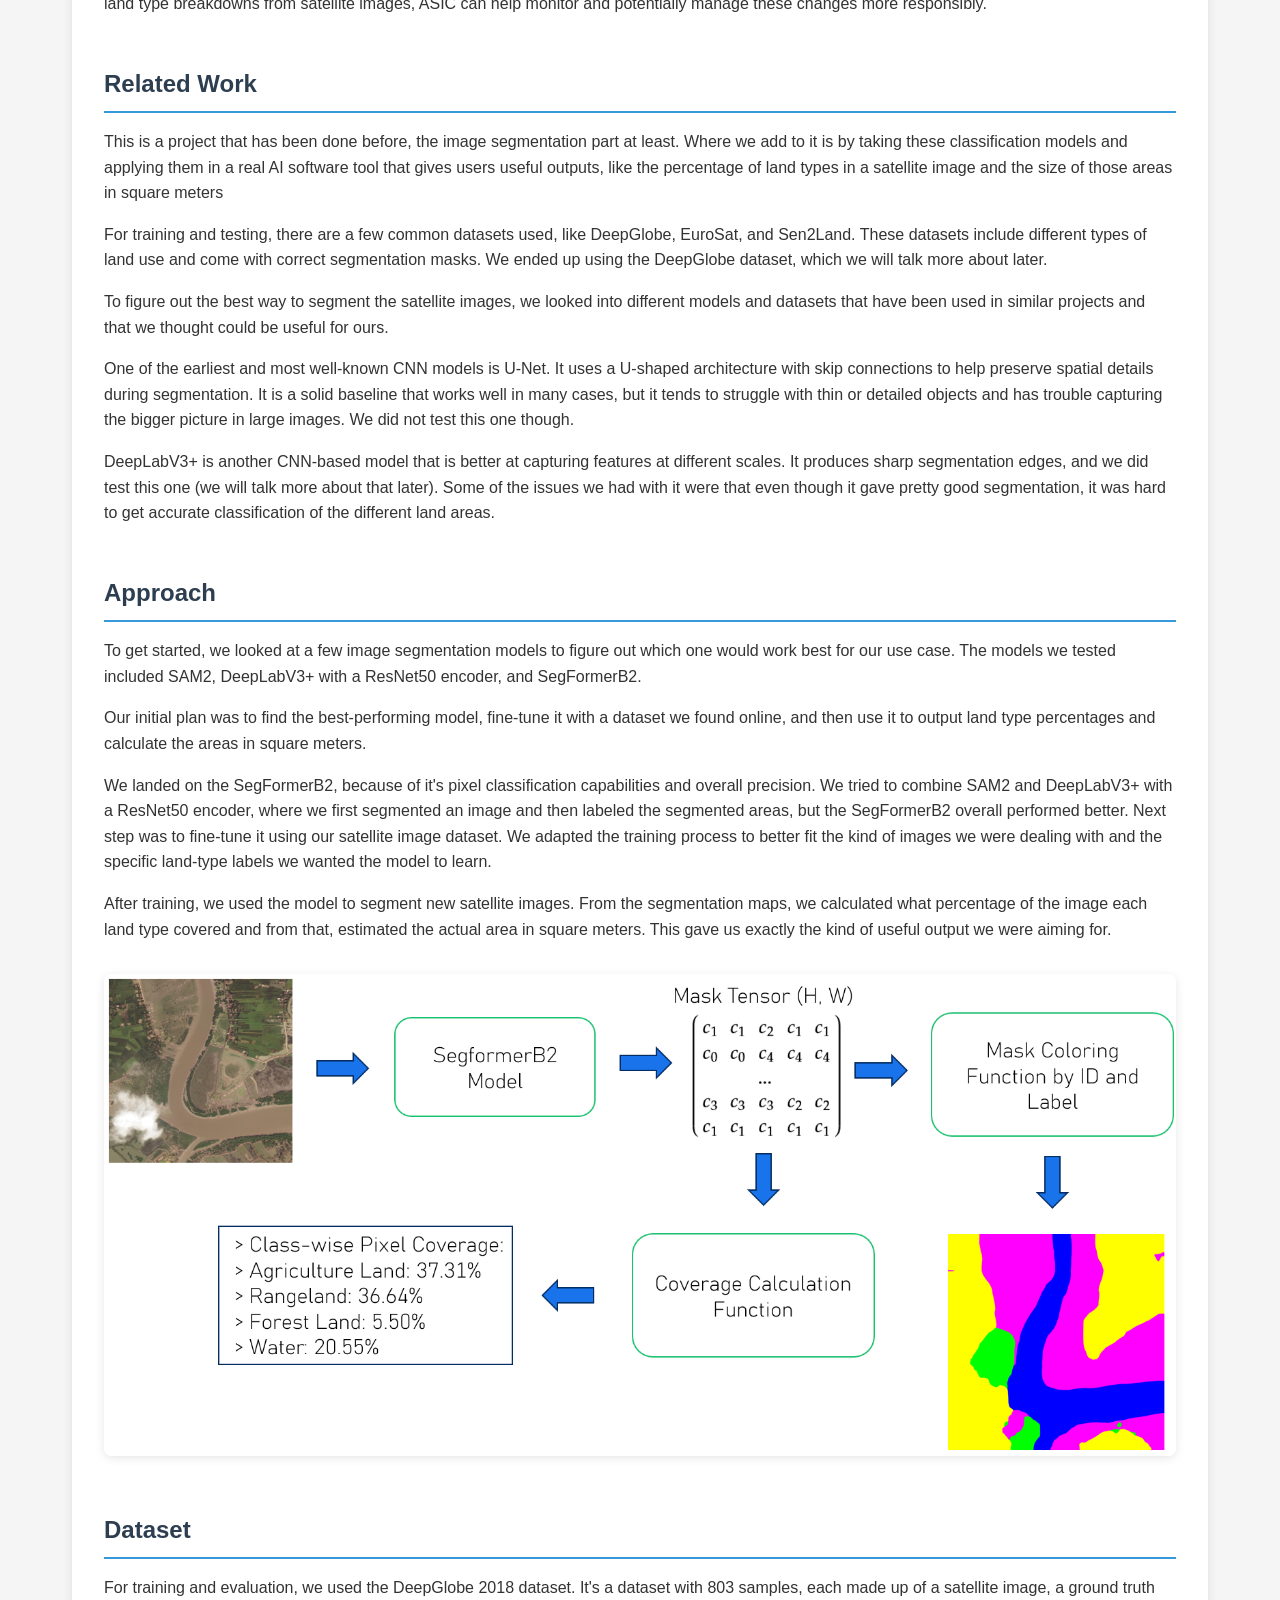
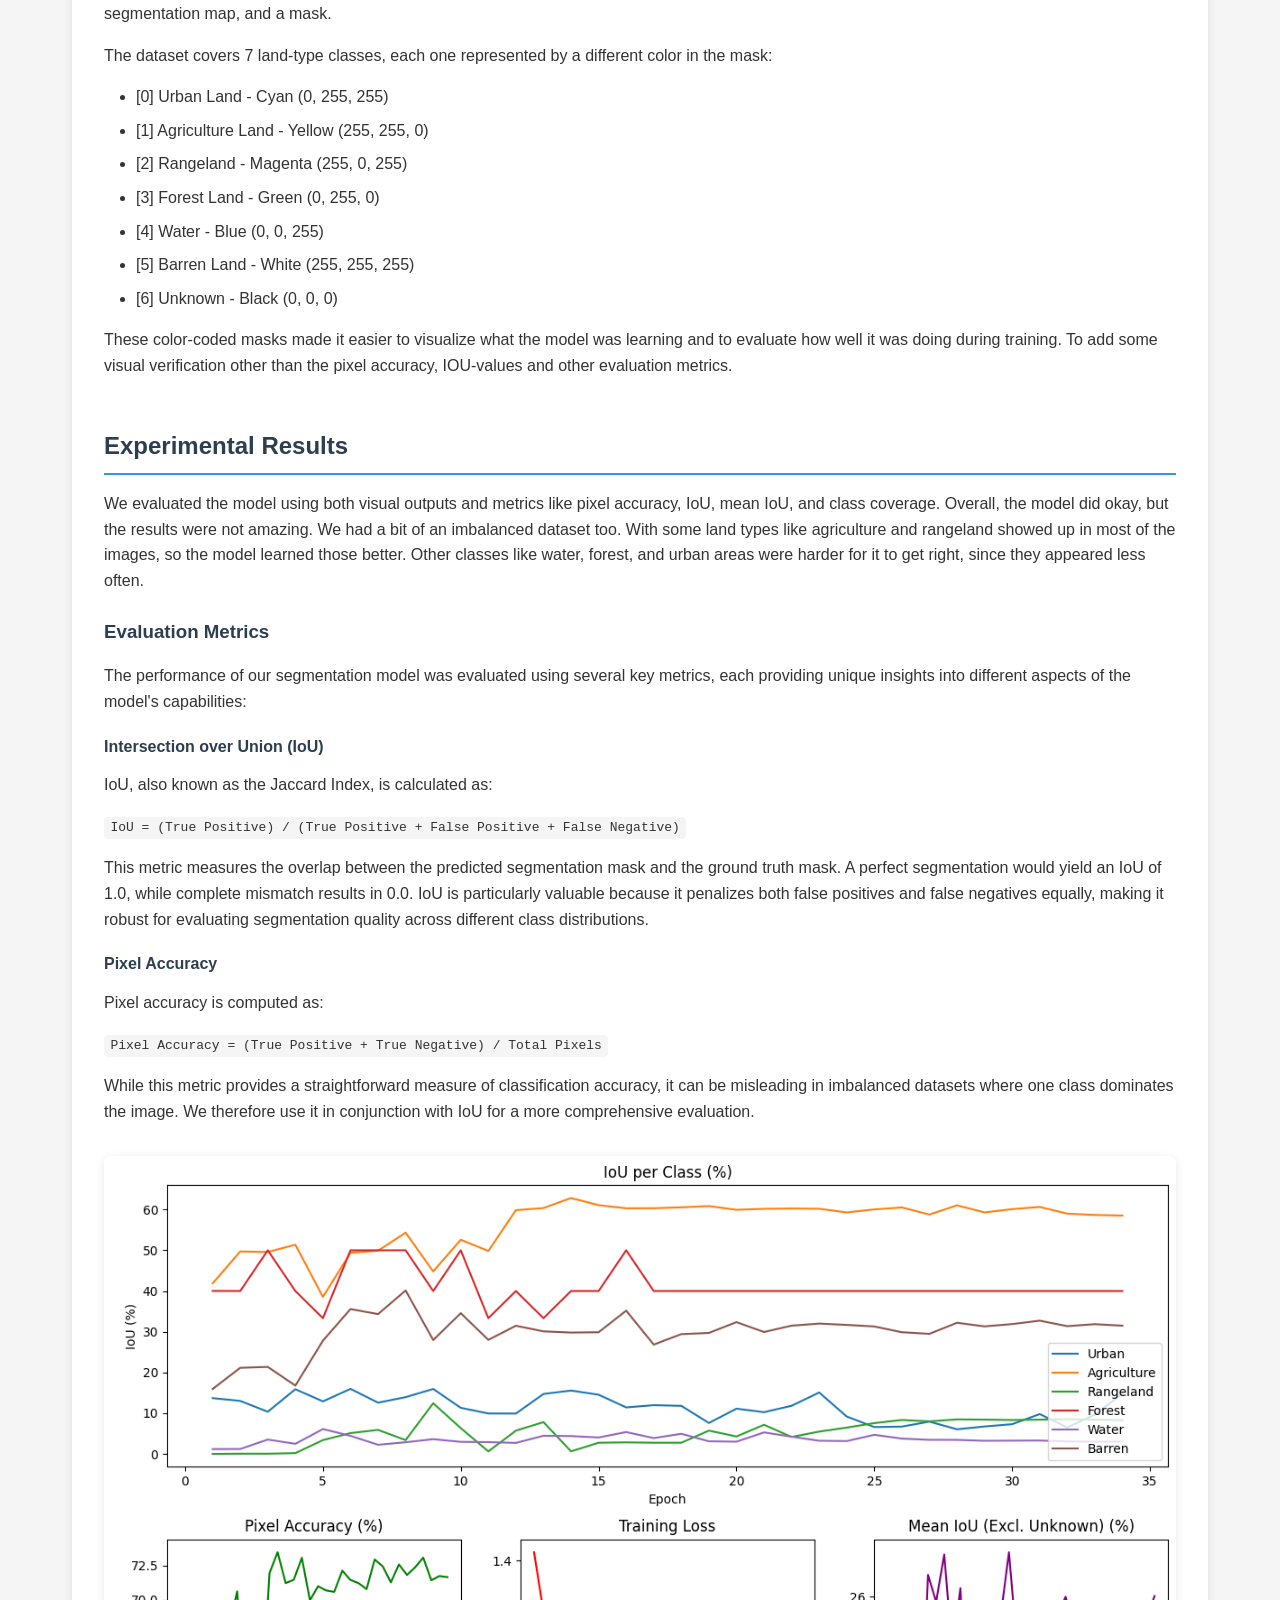
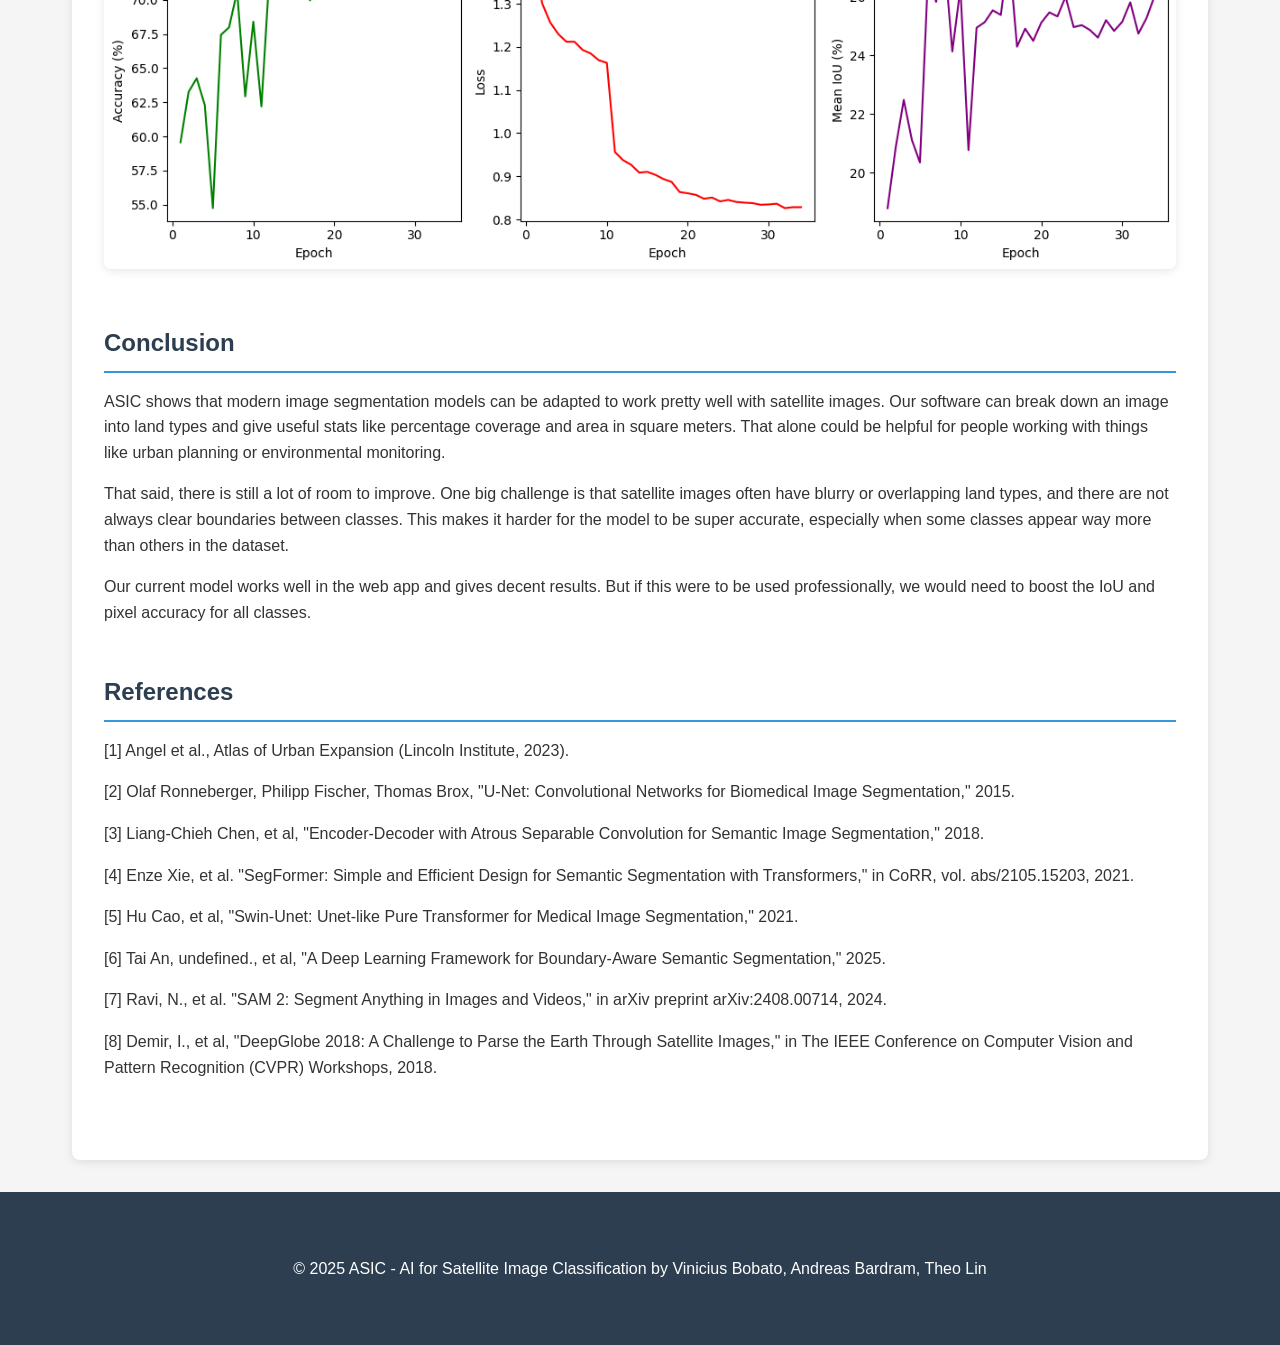
==== commit 2e66a3c1: "Fixed minor issues" ====
--- a/index.html
+++ b/index.html
@@ -39,22 +39,88 @@
         <div class="blog-content">
             <section id="overview" class="blog-section">
                 <h2>Overview</h2>
-                <p>Measuring the size of land areas like cities, forests, and ice formations is challenging, especially when you need accurate data over time. Our project aims to use AI and satellite imagery to automate that process. By leveraging image recognition technology, our system can detect and classify different land types, like urban areas, forests, farmland, and ice, directly from satellite images.</p>
-                <p>AI for Satellite Image Classification (ASIC) is a software project that uses deep learning to do pixel-level classification of satellite images. The main goal is to figure out what percentage of an image is covered by each land type by segmenting it and calculating the area of each class. This could be useful for a wide range of people, like city planners tracking urban growth or environmental researchers monitoring deforestation and melting ice.</p>
+                <p>Measuring the size of land areas like cities, forests, and ice formations is challenging, 
+                    especially when you need accurate data over time. Our project aims to use AI and satellite
+                     imagery to automate that process. By leveraging image recognition technology, our system 
+                     can detect and classify different land types, like urban areas, forests, farmland, and ice,
+                      directly from satellite images.
+                </p>
+                <p>AI for Satellite Image Classification (ASIC) is a software project that uses deep learning to
+                     do pixel-level classification of satellite images. The main goal is to figure out what percentage
+                      of an image is covered by each land type by segmenting it and calculating the area of each class.
+                       This could be useful for a wide range of people, like city planners tracking urban growth or 
+                       environmental researchers monitoring deforestation and melting ice.
+                </p>
             </section>
 
             <section id="motivation" class="blog-section">
                 <h2>Motivation</h2>
-                <p>Land use maps are essential for informed decision making in fields like urban planning, agriculture, and environmental science. City planners rely on up-to-date area measurements to manage infrastructure, zoning, and services. Agricultural managers need to monitor crop rotations and estimate yields. Environmental researchers track deforestation, wetlands loss, and ice melting. These people could find a fine-tuned model for their images useful.</p>
-                <p>Traditional mapping is often done yearly, which is not fast enough. Planners need quicker updates to protect areas. Our solution is AI-powered pixel segmentation. It works on satellite images to create 7-class land masks, automating the task. Urban expansion in particular is a big reason why this kind of tool is needed. According to the United Nations, more than half of the world's population lived in cities by 2010, and that number is expected to reach 60% by 2025. As urban populations grow and densities drop, urban land area is projected to more than triple. By providing clear and accurate land type breakdowns from satellite images, ASIC can help monitor and potentially manage these changes more responsibly.</p>
-            </section>
-
+                <p>Land use maps are essential for informed decision making in fields like urban planning, agriculture,
+                     and environmental science. City planners rely on up-to-date area measurements to manage infrastructure,
+                      zoning, and services. Agricultural managers need to monitor crop rotations and estimate yields.
+                       Environmental researchers track deforestation, wetlands loss, and ice melting. These people could
+                        find a fine-tuned model for their images useful.
+                </p>
+                <p>Traditional mapping is often done yearly, which is not fast enough. Planners need quicker updates to
+                     protect areas. Our solution is AI-powered pixel segmentation. It works on satellite images to create
+                      7-class land masks, automating the task. Urban expansion in particular is a big reason why this kind
+                       of tool is needed. According to the United Nations, more than half of the world's population lived 
+                       in cities by 2010, and that number is expected to reach 60% by 2025. As urban populations grow and 
+                       densities drop, urban land area is projected to more than triple. By providing clear and accurate 
+                       land type breakdowns from satellite images, ASIC can help monitor and potentially manage these changes 
+                       more responsibly.
+                    </p>
+            </section>
+            <section class="blog-section">
+                <h2>Related Work</h2>
+                <p>This is a project that has been done before, the image segmentation part at least. Where we 
+                    add to it is by taking these classification models and applying them in a real AI software tool 
+                    that gives users useful outputs, like the percentage of land types in a satellite image and the 
+                    size of those areas in square meters</p>
+                <p>
+                    For training and testing, there are a few common datasets used, like DeepGlobe, EuroSat, 
+                    and Sen2Land. These datasets include different types of land use and come with correct 
+                    segmentation masks. We ended up using the DeepGlobe dataset, which we will talk more 
+                    about later.
+                </p>
+                <p>
+                    To figure out the best way to segment the satellite images, we looked into different models 
+                    and datasets that have been used in similar projects and that we thought could be useful for 
+                    ours. 
+                </p>
+                <p>
+                    One of the earliest and most well-known CNN models is U-Net. It uses a U-shaped 
+                    architecture with skip connections to help preserve spatial details during segmentation. It is a 
+                    solid baseline that works well in many cases, but it tends to struggle with thin or detailed 
+                    objects and has trouble capturing the bigger picture in large images. We did not test this one 
+                    though. 
+                </p>
+                <p>
+                    DeepLabV3+ is another CNN-based model that is better at capturing features at different 
+                    scales. It produces sharp segmentation edges, and we did test this one (we will talk more 
+                    about that later). Some of the issues we had with it were that even though it gave pretty 
+                    good segmentation, it was hard to get accurate classification of the different land areas.
+                </p>
+            </section>
             <section id="approach" class="blog-section">
                 <h2>Approach</h2>
-                <p>To get started, we looked at a few image segmentation models to figure out which one would work best for our use case. The models we tested included SAM2, DeepLabV3+ with a ResNet50 encoder, and SegFormerB2.</p>
-                <p>Our initial plan was to find the best-performing model, fine-tune it with a dataset we found online, and then use it to output land type percentages and calculate the areas in square meters.</p>
-                <p>We landed on the SegFormerB2, because of it's pixel classification capabilities and overall precision. We tried to combine SAM2 and DeepLabV3+ with a ResNet50 encoder, where we first segmented an image and then labeled the segmented areas, but the SegFormerB2 overall performed better. Next step was to fine-tune it using our satellite image dataset. We adapted the training process to better fit the kind of images we were dealing with and the specific land-type labels we wanted the model to learn.</p>
-                <p>After training, we used the model to segment new satellite images. From the segmentation maps, we calculated what percentage of the image each land type covered and from that, estimated the actual area in square meters. This gave us exactly the kind of useful output we were aiming for.</p>
+                <p>To get started, we looked at a few image segmentation models to figure out which one would
+                    work best for our use case. The models we tested included SAM2, DeepLabV3+ with a ResNet50 
+                    encoder, and SegFormerB2.
+                </p>
+                <p>Our initial plan was to find the best-performing model, fine-tune it with a dataset we found online, 
+                    and then use it to output land type percentages and calculate the areas in square meters.
+                </p>
+                <p>We landed on the SegFormerB2, because of it's pixel classification capabilities and overall precision. 
+                    We tried to combine SAM2 and DeepLabV3+ with a ResNet50 encoder, where we first segmented an image and 
+                    then labeled the segmented areas, but the SegFormerB2 overall performed better. Next step was to fine-tune 
+                    it using our satellite image dataset. We adapted the training process to better fit the kind of images we 
+                    were dealing with and the specific land-type labels we wanted the model to learn.
+                </p>
+                <p>After training, we used the model to segment new satellite images. From the segmentation maps, we calculated 
+                    what percentage of the image each land type covered and from that, estimated the actual area in square meters. 
+                    This gave us exactly the kind of useful output we were aiming for.
+                </p>
                 <div class="image-container">
                     <img src="static/application_diagram.png" alt="Application Diagram">
                 </div>
@@ -62,8 +128,12 @@
 
             <section id="dataset" class="blog-section">
                 <h2>Dataset</h2>
-                <p>For training and evaluation, we used the DeepGlobe 2018 dataset. It's a dataset with 803 samples, each made up of a satellite image, a ground truth segmentation map, and a mask.</p>
-                <p>The dataset covers 7 land-type classes, each one represented by a different color in the mask:</p>
+                <p>For training and evaluation, we used the DeepGlobe 2018 dataset. It's a dataset with 803 samples, each made up 
+                    of a satellite image, a ground truth segmentation map, and a mask.
+                </p>
+                <p>The dataset covers 7 land-type classes, each one represented by a different color in the mask:
+
+                </p>
                 <ul>
                     <li>[0] Urban Land       - Cyan (0, 255, 255)</li>
                     <li>[1] Agriculture Land - Yellow (255, 255, 0)</li>
@@ -73,25 +143,44 @@
                     <li>[5] Barren Land      - White (255, 255, 255)</li>
                     <li>[6] Unknown          - Black (0, 0, 0)</li>
                 </ul>
-                <p>These color-coded masks made it easier to visualize what the model was learning and to evaluate how well it was doing during training. To add some visual verification other than the pixel accuracy, IOU-values and other evaluation metrics.</p>
+                <p>These color-coded masks made it easier to visualize what the model was learning and to evaluate 
+                    how well it was doing during training. To add some visual verification other than the pixel accuracy, 
+                    IOU-values and other evaluation metrics.
+                </p>
             </section>
 
             <section id="results" class="blog-section">
                 <h2>Experimental Results</h2>
-                <p>We evaluated the model using both visual outputs and metrics like pixel accuracy, IoU, mean IoU, and class coverage. Overall, the model did okay, but the results were not amazing. We had a bit of an imbalanced dataset too. With some land types like agriculture and rangeland showed up in most of the images, so the model learned those better. Other classes like water, forest, and urban areas were harder for it to get right, since they appeared less often.</p>
+                <p>We evaluated the model using both visual outputs and metrics like pixel accuracy, IoU, mean IoU, and 
+                    class coverage. Overall, the model did okay, but the results were not amazing. We had a bit of an 
+                    imbalanced dataset too. With some land types like agriculture and rangeland showed up in most of the 
+                    images, so the model learned those better. Other classes like water, forest, and urban areas were harder 
+                    for it to get right, since they appeared less often.
+                </p>
 
                 <h3>Evaluation Metrics</h3>
-                <p>The performance of our segmentation model was evaluated using several key metrics, each providing unique insights into different aspects of the model's capabilities:</p>
+                <p>The performance of our segmentation model was evaluated using several key metrics, each providing unique 
+                    insights into different aspects of the model's capabilities:
+                </p>
                 
                 <h4>Intersection over Union (IoU)</h4>
                 <p>IoU, also known as the Jaccard Index, is calculated as:</p>
-                <p><code>IoU = (True Positive) / (True Positive + False Positive + False Negative)</code></p>
-                <p>This metric measures the overlap between the predicted segmentation mask and the ground truth mask. A perfect segmentation would yield an IoU of 1.0, while complete mismatch results in 0.0. IoU is particularly valuable because it penalizes both false positives and false negatives equally, making it robust for evaluating segmentation quality across different class distributions.</p>
+                <p>
+                    <code>IoU = (True Positive) / (True Positive + False Positive + False Negative)</code>
+                </p>
+                <p>This metric measures the overlap between the predicted segmentation mask and the ground truth mask.
+                     A perfect segmentation would yield an IoU of 1.0, while complete mismatch results in 0.0. IoU is 
+                     particularly valuable because it penalizes both false positives and false negatives equally, making 
+                     it robust for evaluating segmentation quality across different class distributions.
+                    </p>
 
                 <h4>Pixel Accuracy</h4>
                 <p>Pixel accuracy is computed as:</p>
                 <p><code>Pixel Accuracy = (True Positive + True Negative) / Total Pixels</code></p>
-                <p>While this metric provides a straightforward measure of classification accuracy, it can be misleading in imbalanced datasets where one class dominates the image. We therefore use it in conjunction with IoU for a more comprehensive evaluation.</p>
+                <p>While this metric provides a straightforward measure of classification accuracy, it can be misleading 
+                    in imbalanced datasets where one class dominates the image. We therefore use it in conjunction with 
+                    IoU for a more comprehensive evaluation.
+                </p>
 
                 <div class="image-container">
                     <img src="static/charts.png" alt="Training Performance Charts">
@@ -100,9 +189,38 @@
 
             <section id="conclusion" class="blog-section">
                 <h2>Conclusion</h2>
-                <p>ASIC shows that modern image segmentation models can be adapted to work pretty well with satellite images. Our software can break down an image into land types and give useful stats like percentage coverage and area in square meters. That alone could be helpful for people working with things like urban planning or environmental monitoring.</p>
-                <p>That said, there is still a lot of room to improve. One big challenge is that satellite images often have blurry or overlapping land types, and there are not always clear boundaries between classes. This makes it harder for the model to be super accurate, especially when some classes appear way more than others in the dataset.</p>
-                <p>Our current model works well in the web app and gives decent results. But if this were to be used professionally, we would need to boost the IoU and pixel accuracy for all classes.</p>
+                <p>ASIC shows that modern image segmentation models can be adapted to work pretty well with satellite images. 
+                    Our software can break down an image into land types and give useful stats like percentage coverage and 
+                    area in square meters. That alone could be helpful for people working with things like urban planning or
+                     environmental monitoring.
+                </p>
+                <p>That said, there is still a lot of room to improve. One big challenge is that satellite images often have 
+                    blurry or overlapping land types, and there are not always clear boundaries between classes. This makes it
+                     harder for the model to be super accurate, especially when some classes appear way more than others in 
+                     the dataset.
+                </p>
+                <p>Our current model works well in the web app and gives decent results. But if this were to be used professionally,
+                     we would need to boost the IoU and pixel accuracy for all classes.
+                </p>
+            </section>
+
+            <section id="references" class="blog-section">
+                <h2>References</h2>
+                <p>[1] Angel et al., Atlas of Urban Expansion (Lincoln Institute, 2023).</p>
+                <p>[2] Olaf Ronneberger, Philipp Fischer, Thomas Brox, "U-Net: Convolutional Networks for Biomedical Image Segmentation," 2015.
+                </p>
+                <p>[3] Liang-Chieh Chen, et al, "Encoder-Decoder with Atrous Separable Convolution for Semantic Image Segmentation," 2018.
+                </p>
+                <p>[4] Enze Xie, et al. "SegFormer: Simple and Efficient Design for Semantic Segmentation with Transformers," in CoRR, vol. abs/2105.15203, 2021.
+                </p>
+                <p>[5] Hu Cao, et al, "Swin-Unet: Unet-like Pure Transformer for Medical Image Segmentation," 2021.
+                </p>
+                <p>[6] Tai An, undefined., et al, "A Deep Learning Framework for Boundary-Aware Semantic Segmentation," 2025.
+                </p>
+                <p>[7] Ravi, N., et al. "SAM 2: Segment Anything in Images and Videos," in arXiv preprint arXiv:2408.00714, 2024.
+                </p>
+                <p>[8] Demir, I., et al, "DeepGlobe 2018: A Challenge to Parse the Earth Through Satellite Images," in The IEEE Conference on Computer Vision and Pattern Recognition (CVPR) Workshops, 2018.
+                </p>
             </section>
         </div>
     </div>
--- a/styles.css
+++ b/styles.css
@@ -326,6 +326,72 @@
     background-color: var(--primary-color);
 }
 
+/* Demo Section */
+.demo-header {
+    text-align: center;
+    margin: calc(var(--header-height) + 2rem) 0 4rem;
+}
+
+.demo-header h1 {
+    font-size: 3rem;
+    color: var(--primary-color);
+    margin-bottom: 1rem;
+}
+
+.demo-header p {
+    font-size: 1.2rem;
+    color: var(--text-color);
+    opacity: 0.8;
+    max-width: 600px;
+    margin: 0 auto;
+}
+
+.video-container {
+    margin: 2rem 0;
+    display: flex;
+    justify-content: center;
+}
+
+.video-wrapper {
+    position: relative;
+    width: 100%;
+    max-width: 800px;
+    padding-bottom: 56.25%; /* 16:9 Aspect Ratio */
+}
+
+.video-wrapper iframe {
+    position: absolute;
+    top: 0;
+    left: 0;
+    width: 100%;
+    height: 100%;
+    border-radius: var(--border-radius);
+    box-shadow: 0 2px 10px rgba(0, 0, 0, 0.1);
+}
+
+.demo-description {
+    margin: 4rem 0;
+    padding: 2rem;
+    background-color: white;
+    border-radius: var(--border-radius);
+    box-shadow: 0 2px 10px rgba(0, 0, 0, 0.1);
+}
+
+.demo-description h2 {
+    color: var(--primary-color);
+    margin-bottom: 1.5rem;
+}
+
+.demo-description ul {
+    margin-left: 2rem;
+    margin-bottom: 1rem;
+}
+
+.demo-description li {
+    margin-bottom: 0.5rem;
+    color: var(--text-color);
+}
+
 @media (max-width: 768px) {
     .container {
         padding: 1rem;
@@ -366,4 +432,16 @@
     .team-grid {
         grid-template-columns: 1fr;
     }
+
+    .demo-header h1 {
+        font-size: 2.5rem;
+    }
+
+    .demo-header p {
+        font-size: 1rem;
+    }
+
+    .video-wrapper {
+        padding-bottom: 75%; /* 4:3 Aspect Ratio for mobile */
+    }
 } 
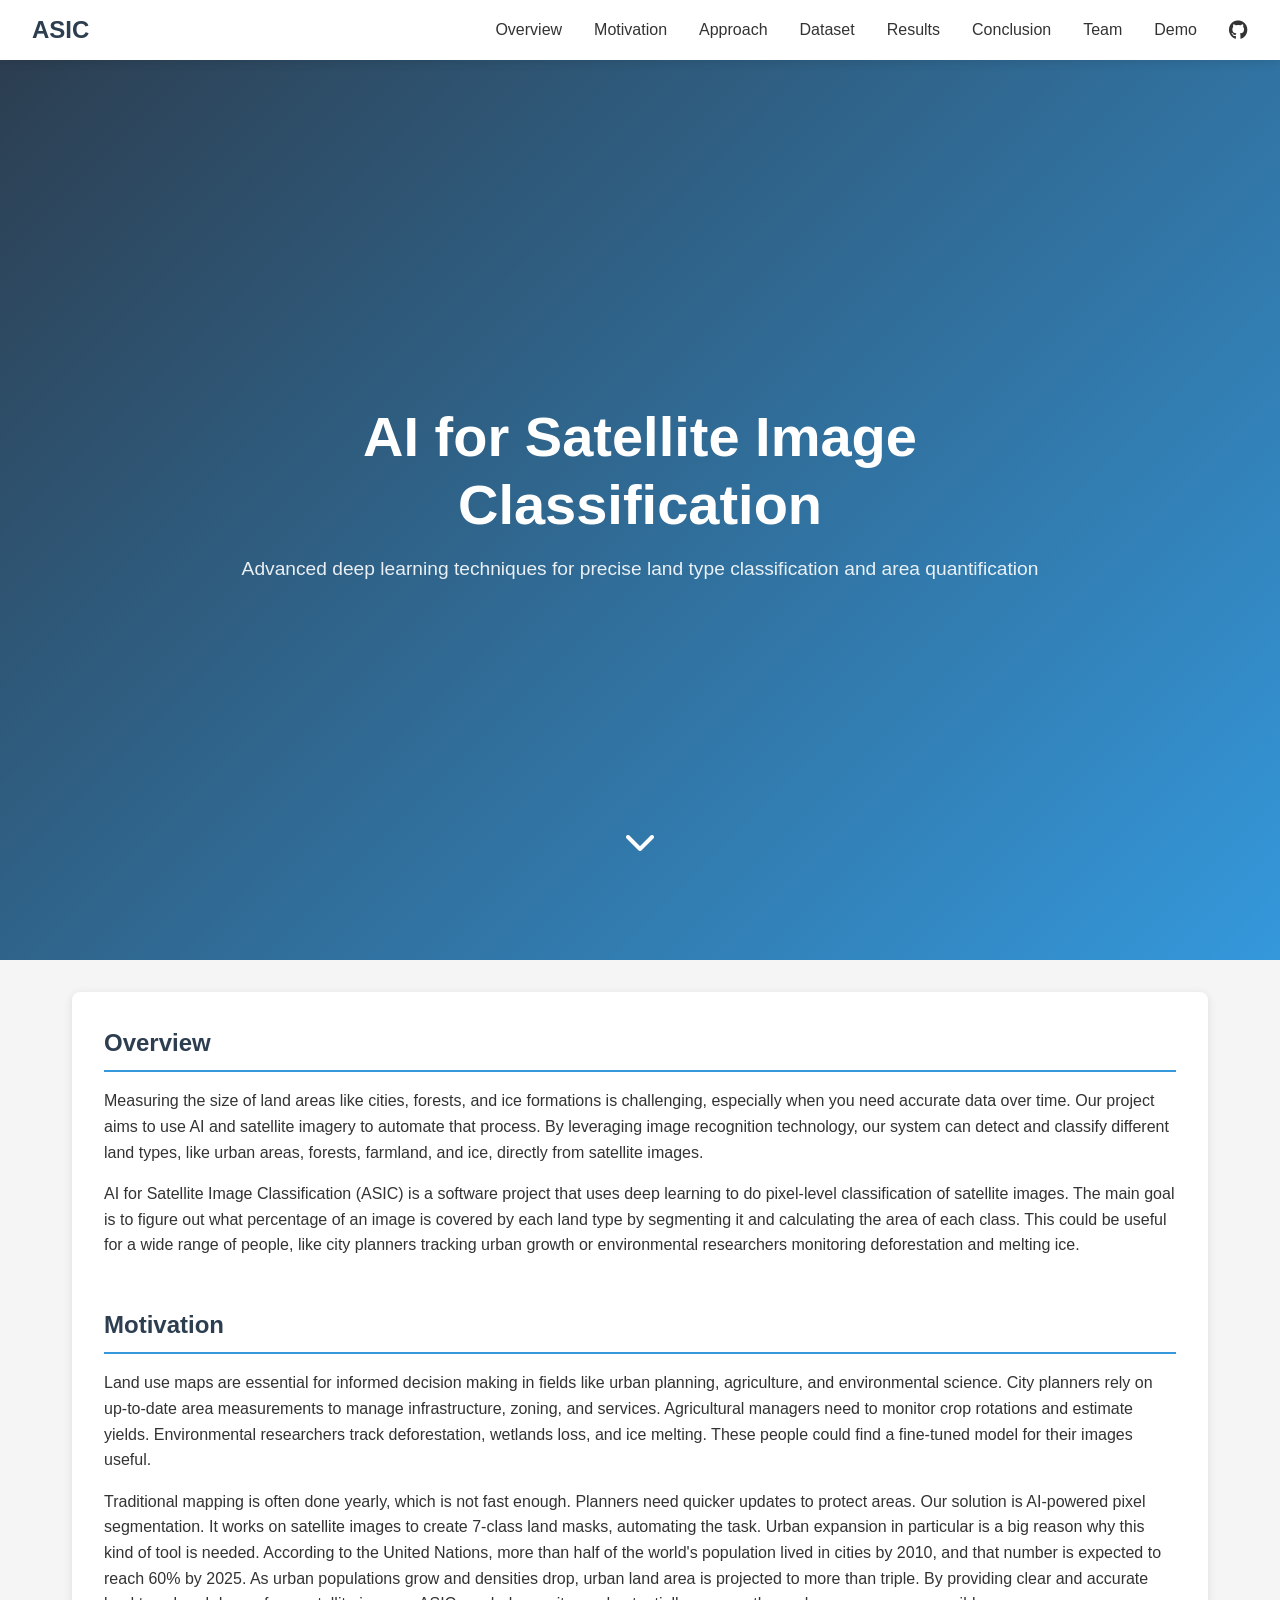
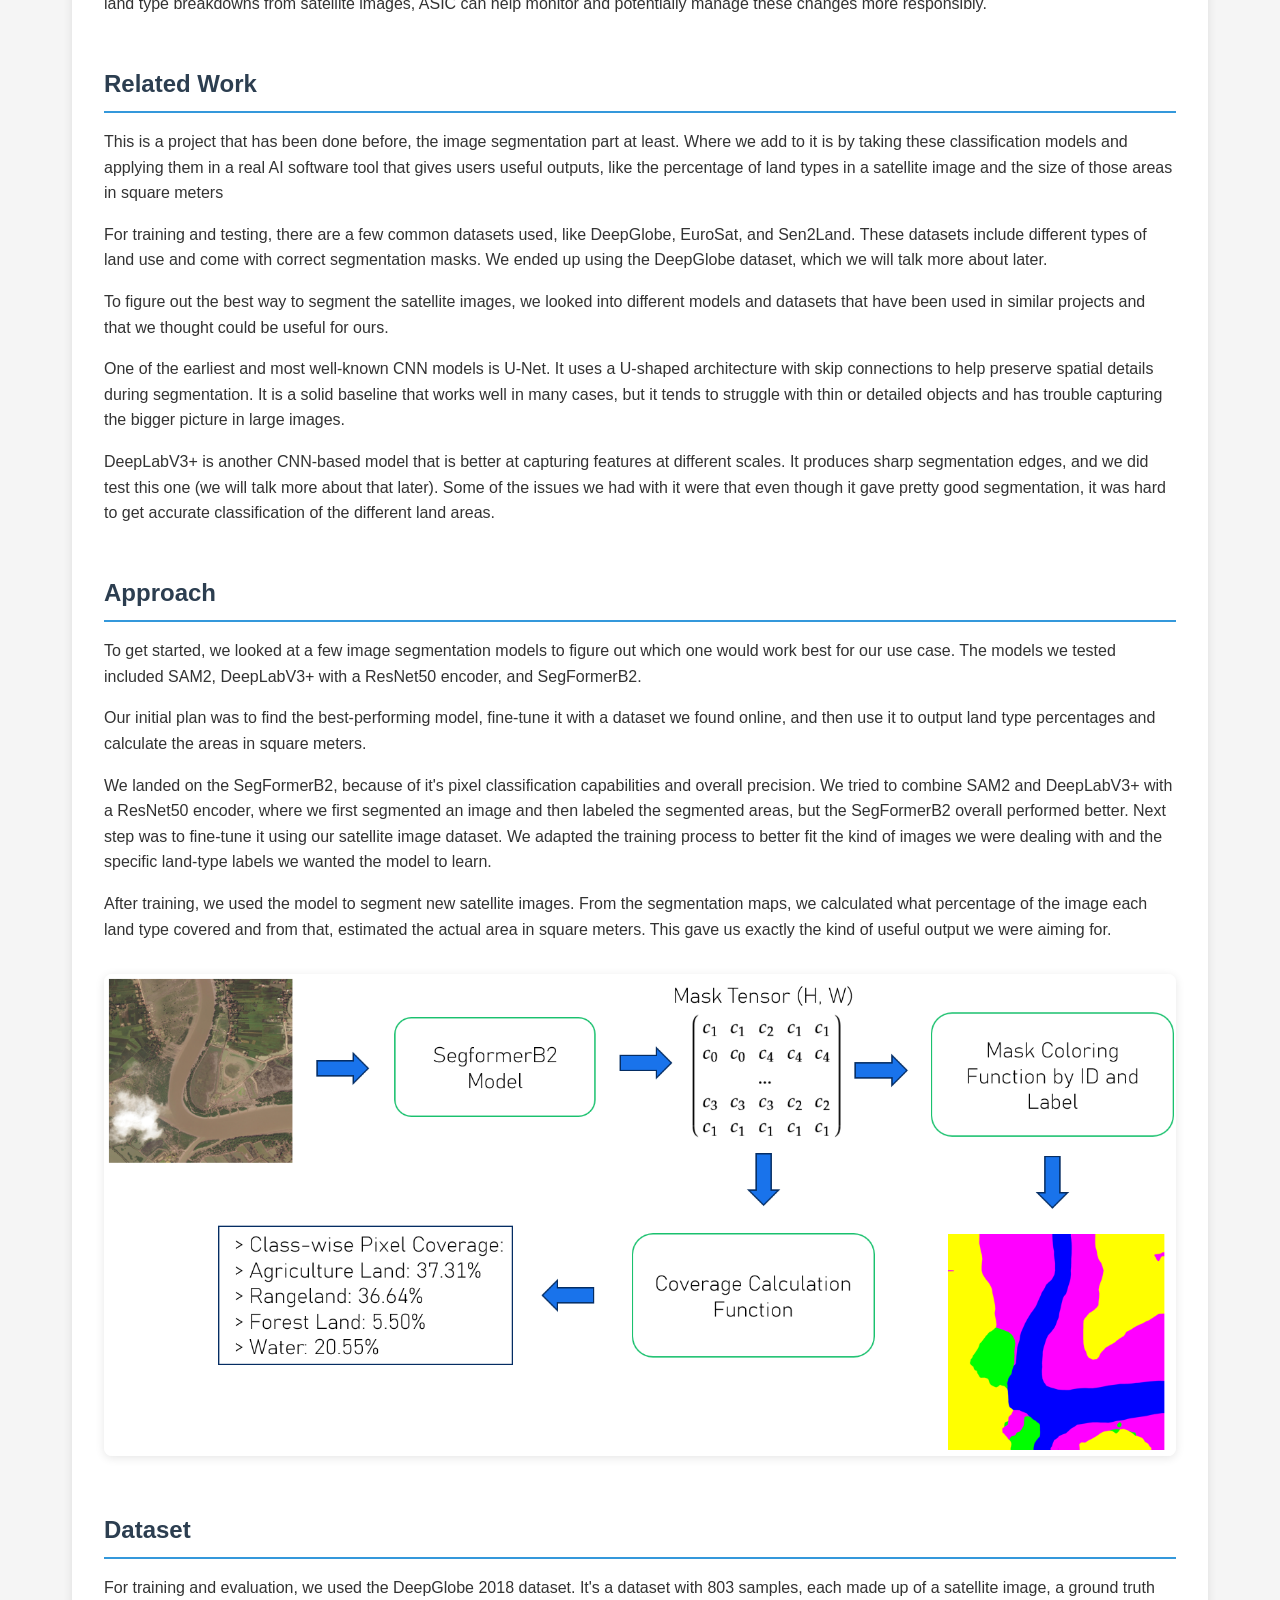
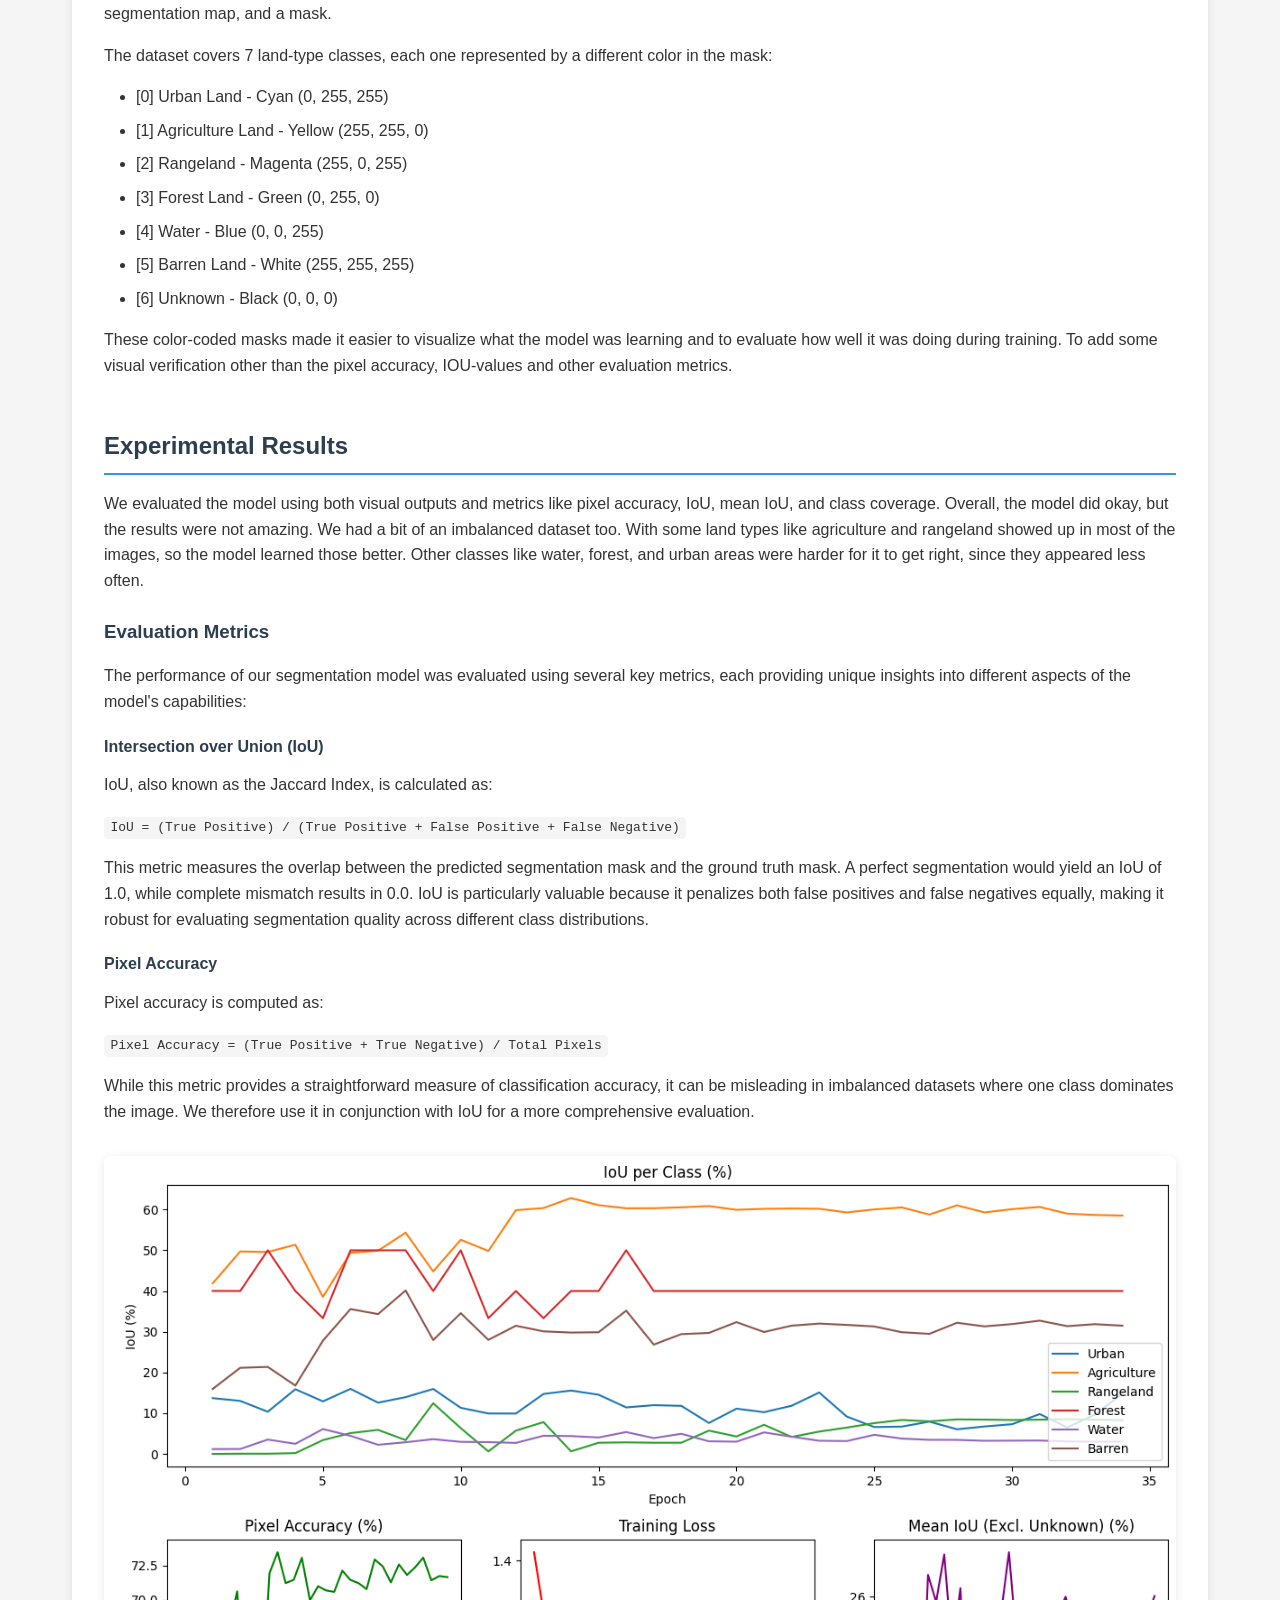
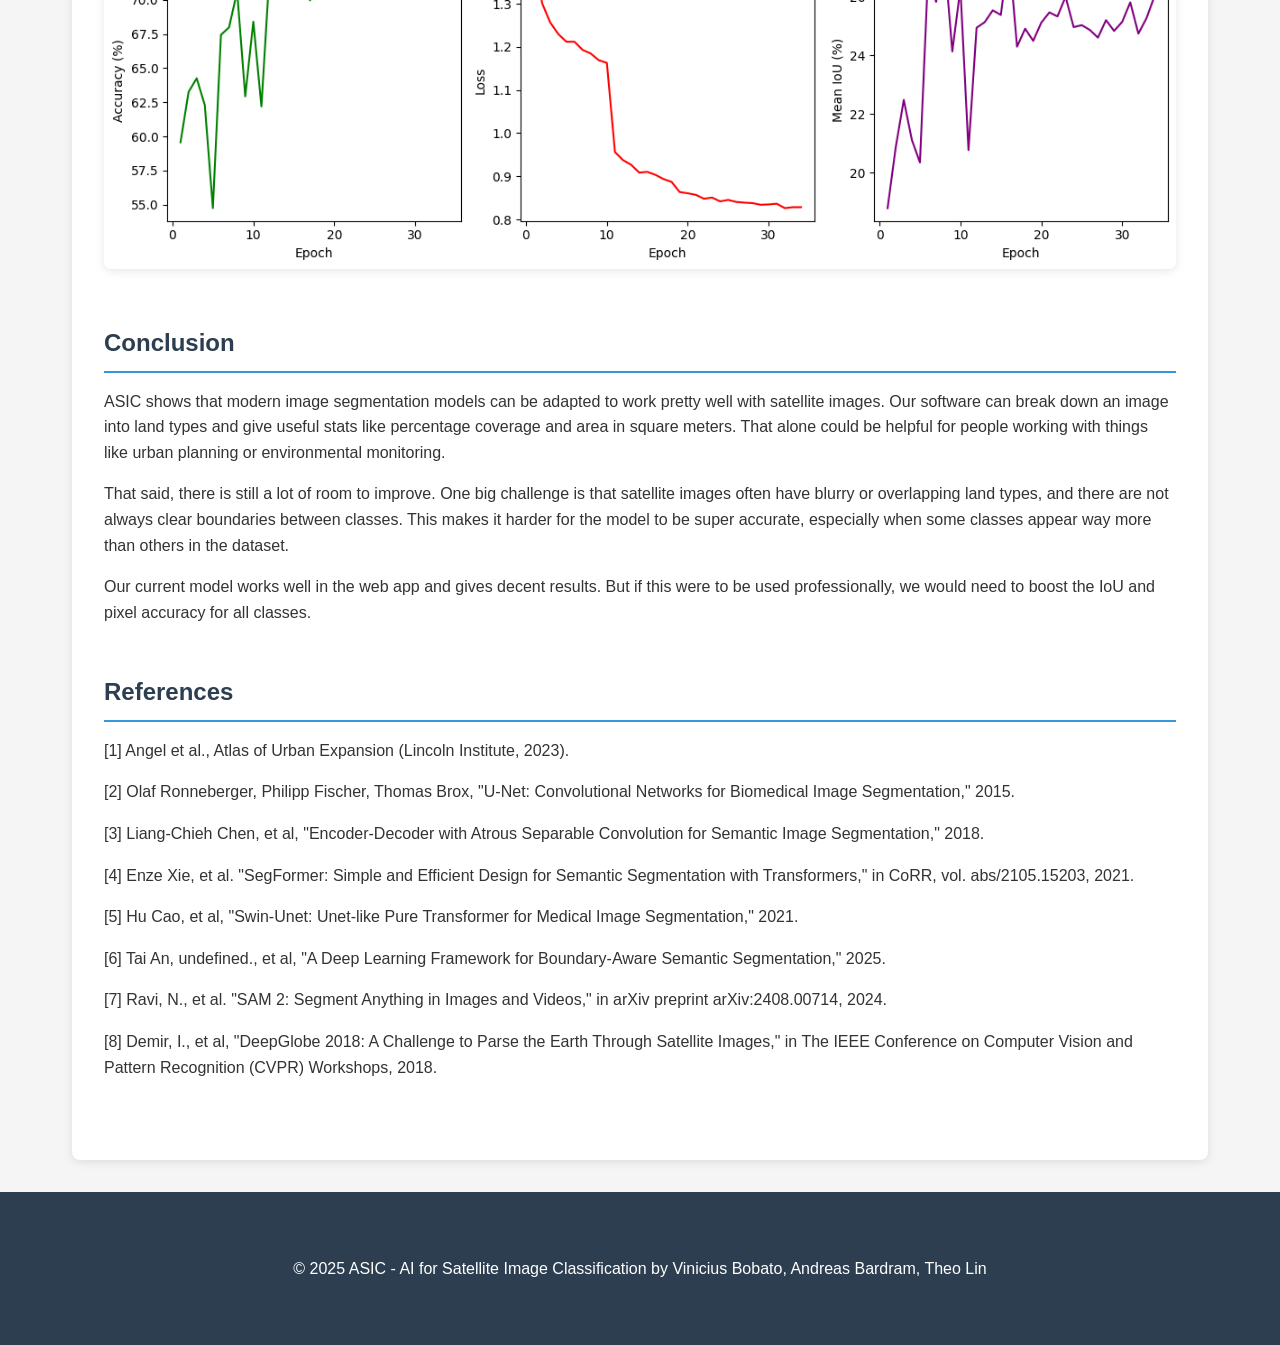
==== commit 464b9187: "fixed minor spelling errors" ====
--- a/index.html
+++ b/index.html
@@ -92,8 +92,7 @@
                     One of the earliest and most well-known CNN models is U-Net. It uses a U-shaped 
                     architecture with skip connections to help preserve spatial details during segmentation. It is a 
                     solid baseline that works well in many cases, but it tends to struggle with thin or detailed 
-                    objects and has trouble capturing the bigger picture in large images. We did not test this one 
-                    though. 
+                    objects and has trouble capturing the bigger picture in large images.
                 </p>
                 <p>
                     DeepLabV3+ is another CNN-based model that is better at capturing features at different 
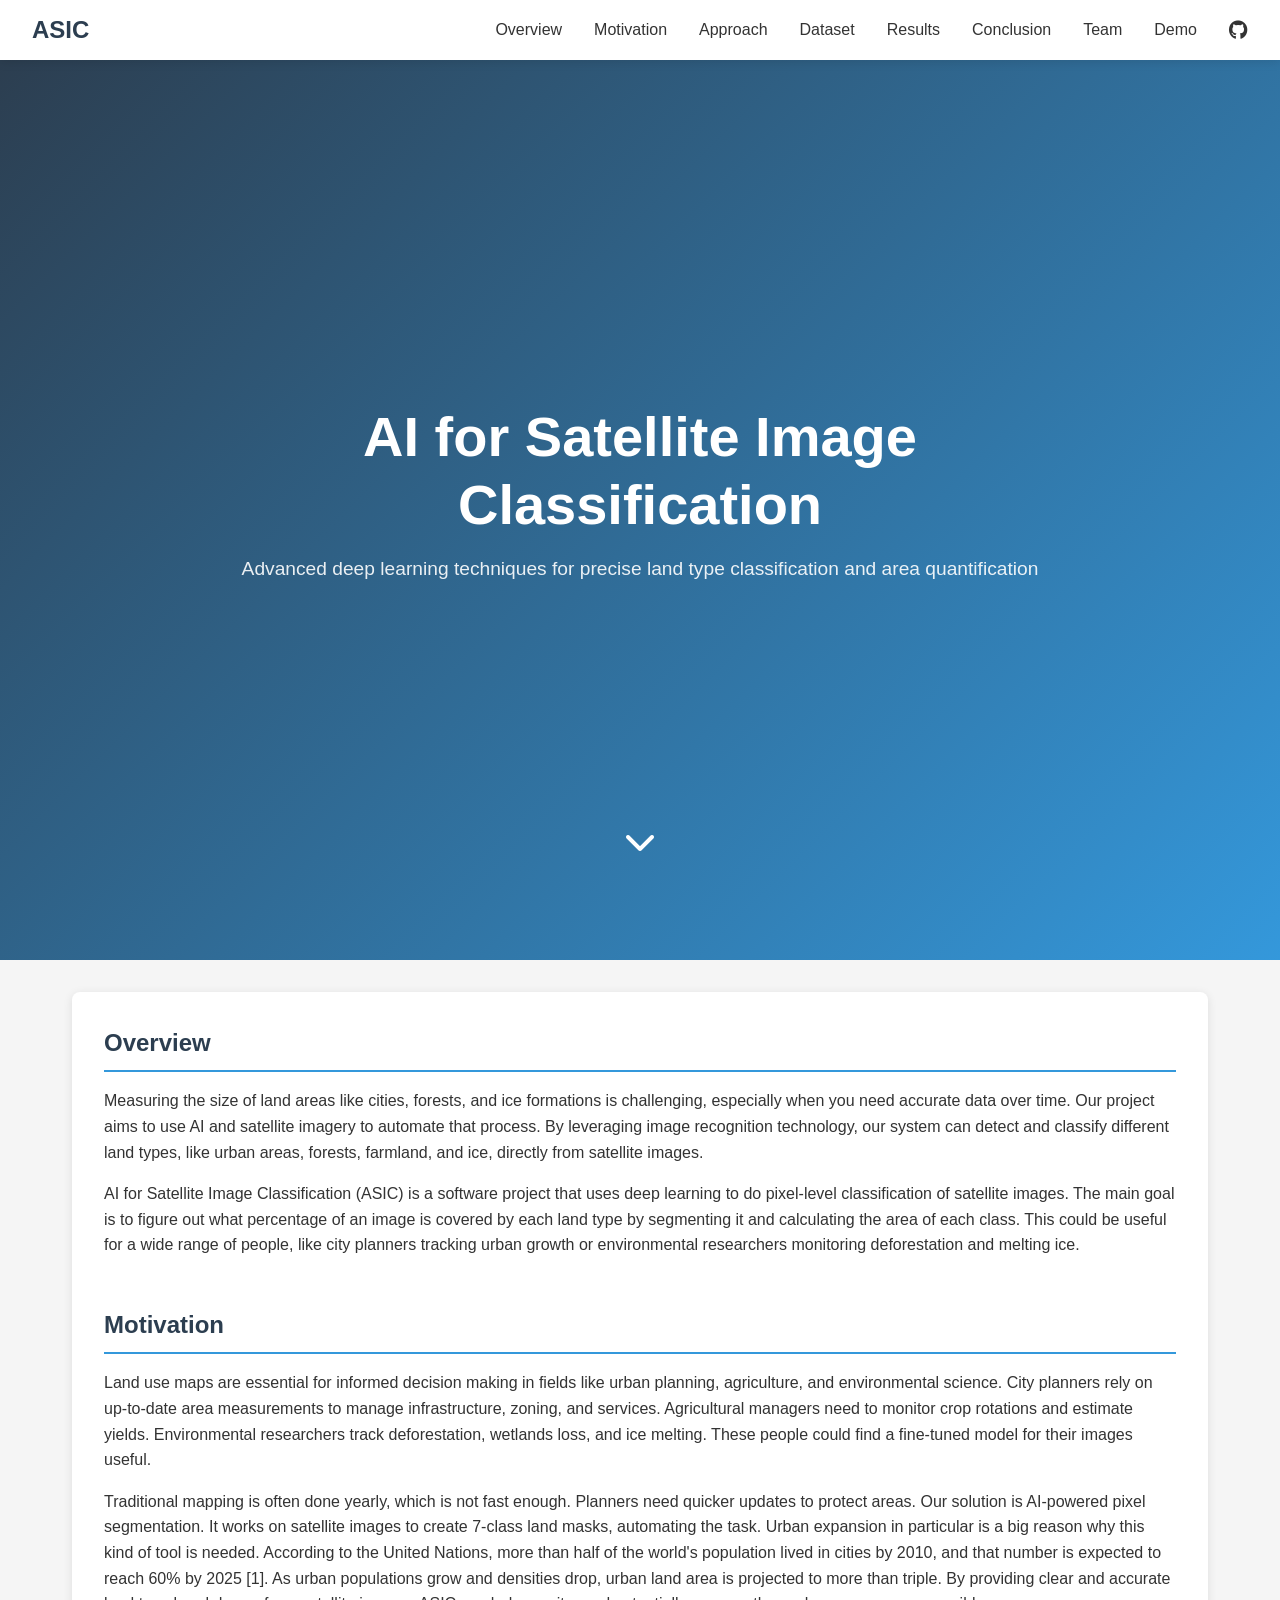
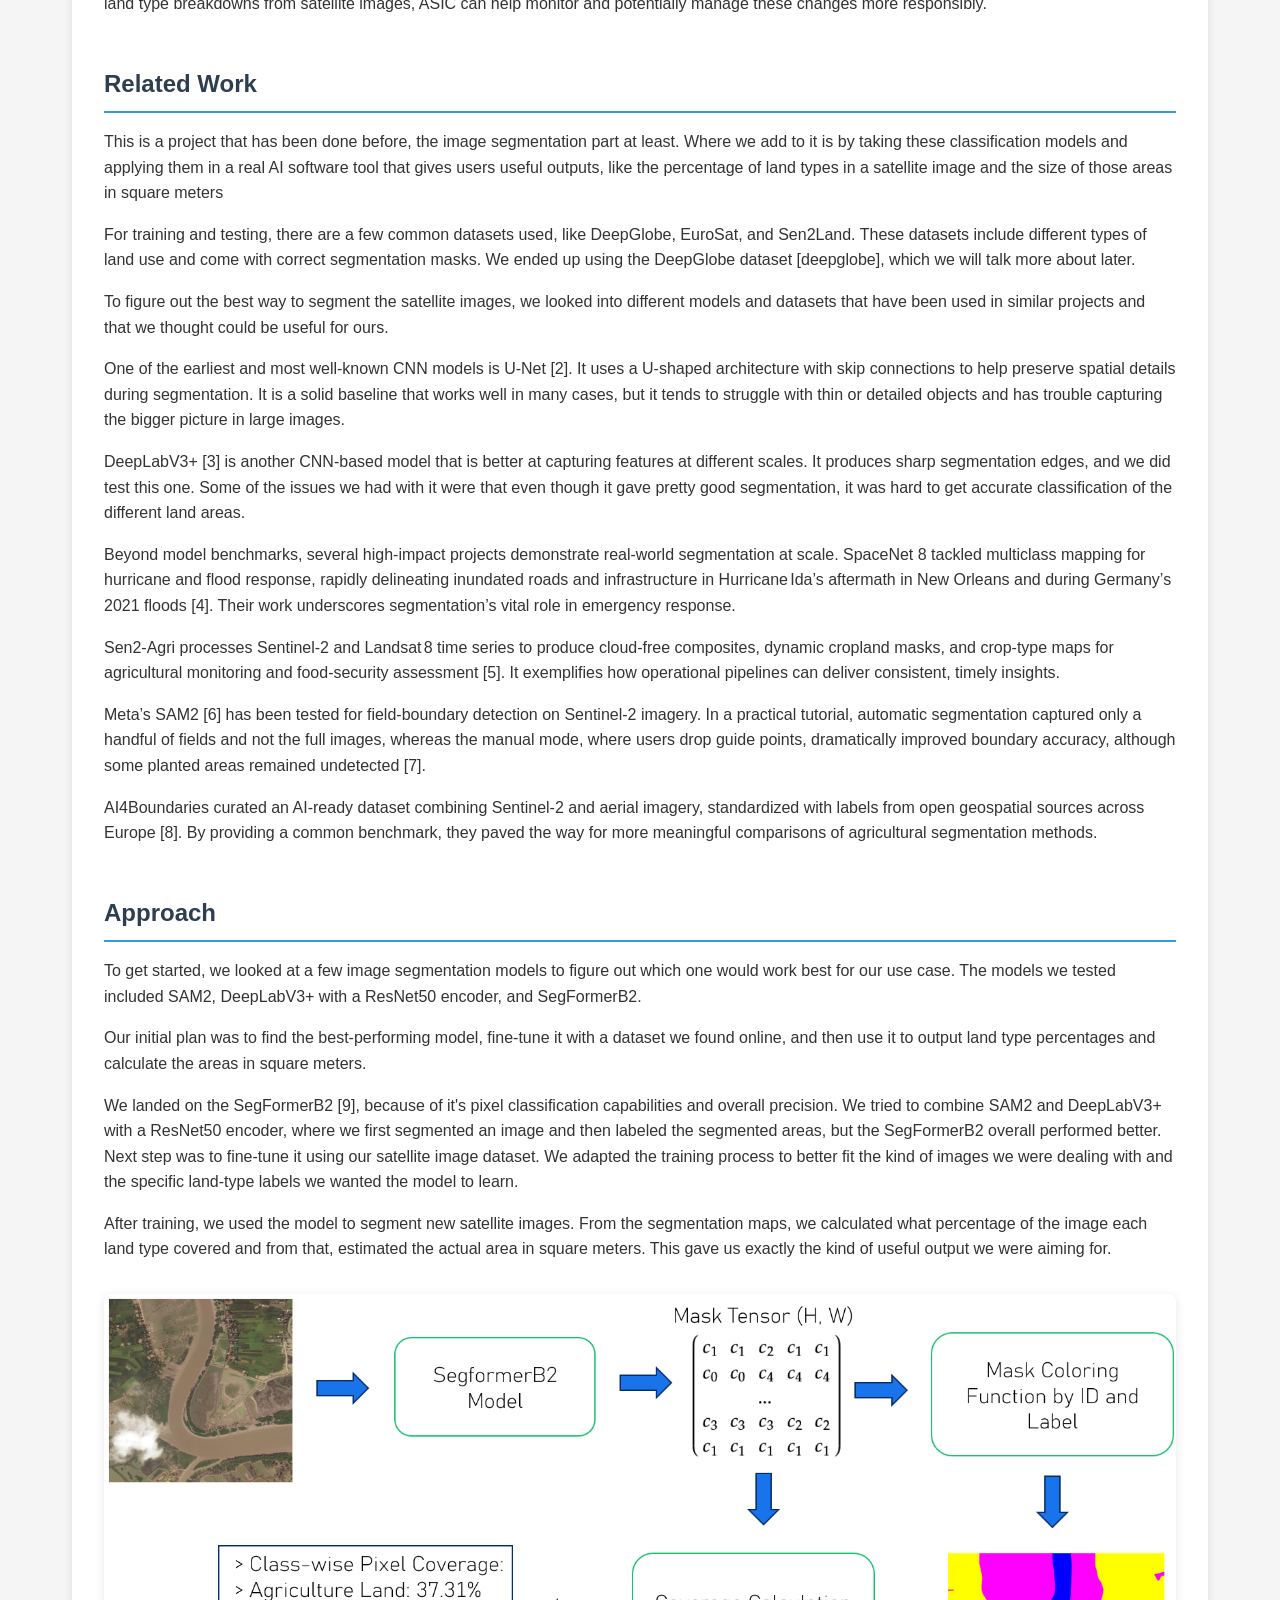
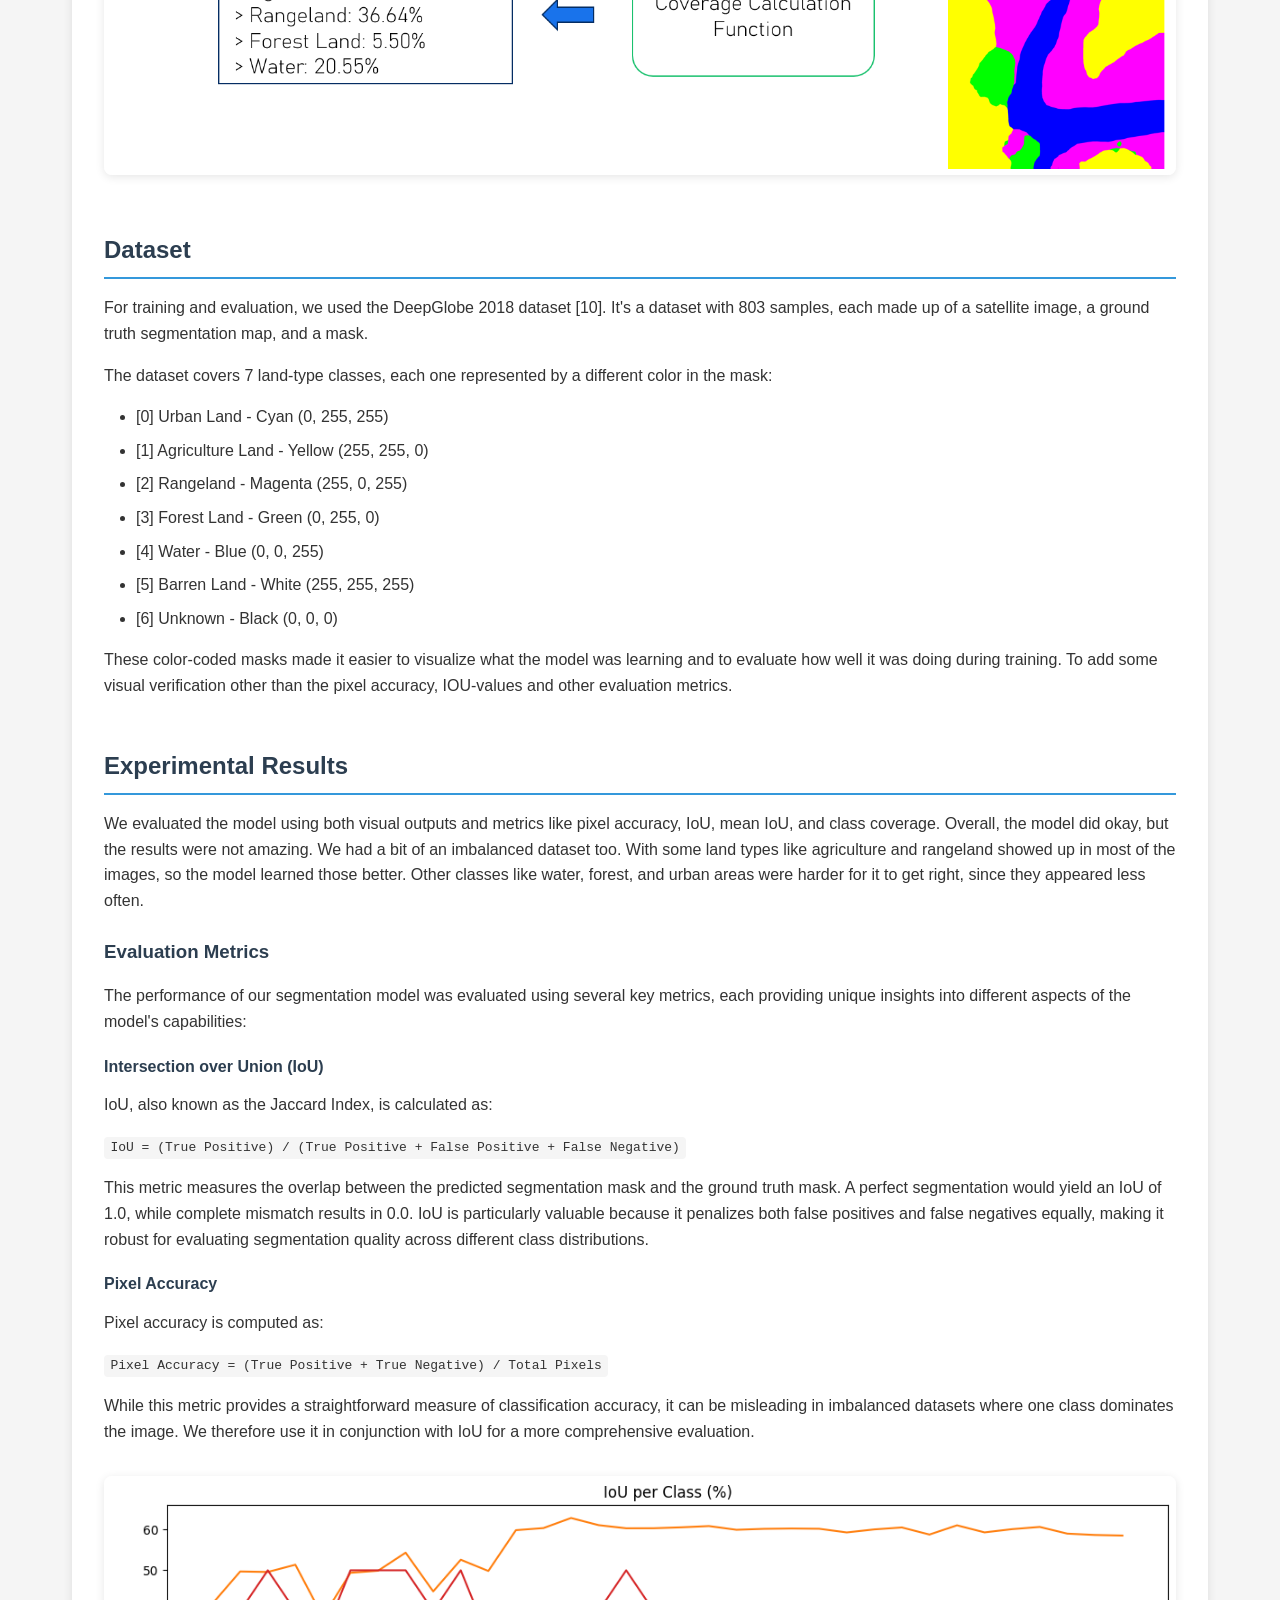
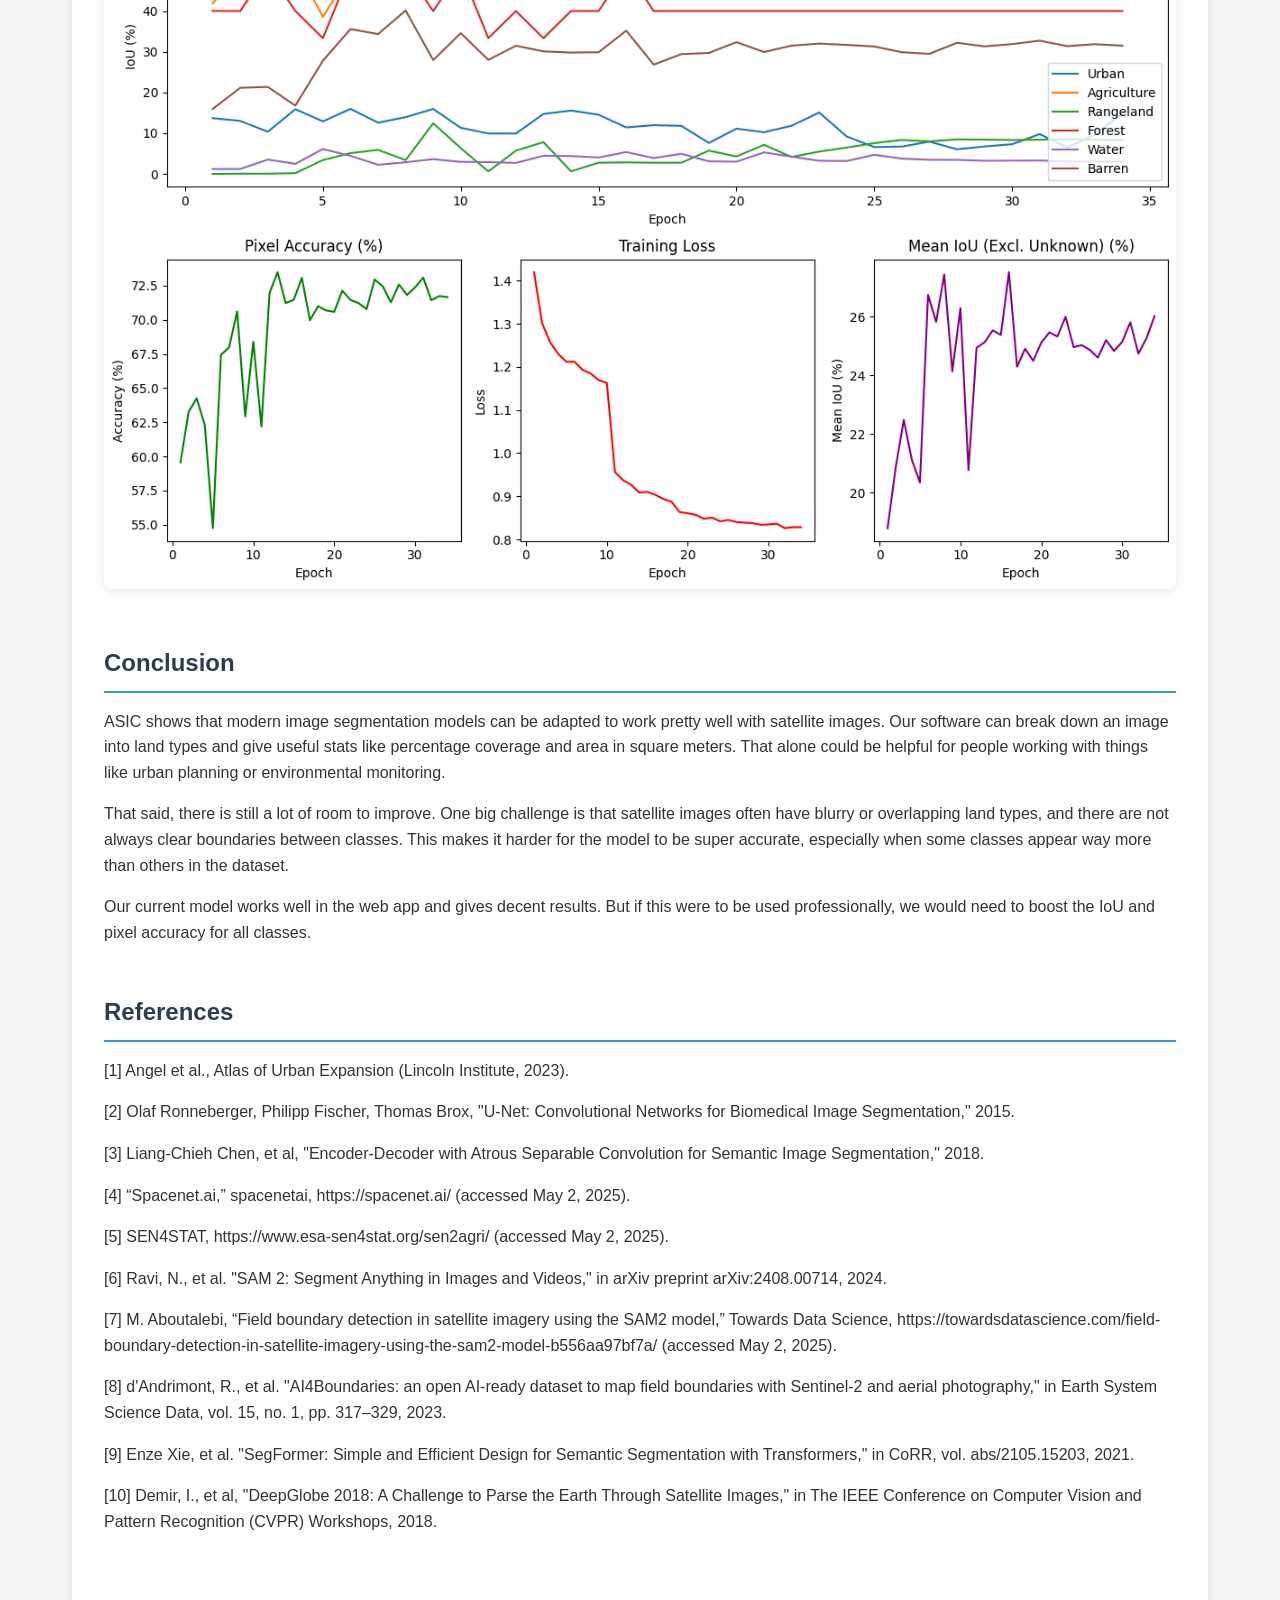
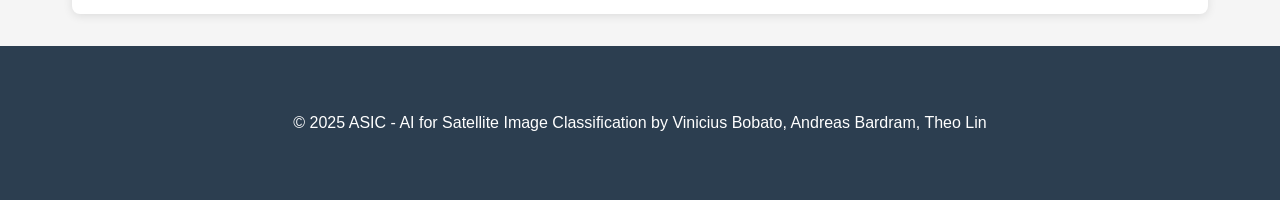
==== commit 62af2583: "added ref" ====
--- a/index.html
+++ b/index.html
@@ -39,48 +39,53 @@
         <div class="blog-content">
             <section id="overview" class="blog-section">
                 <h2>Overview</h2>
-                <p>Measuring the size of land areas like cities, forests, and ice formations is challenging, 
+                <p>
+                    Measuring the size of land areas like cities, forests, and ice formations is challenging, 
                     especially when you need accurate data over time. Our project aims to use AI and satellite
-                     imagery to automate that process. By leveraging image recognition technology, our system 
-                     can detect and classify different land types, like urban areas, forests, farmland, and ice,
-                      directly from satellite images.
-                </p>
-                <p>AI for Satellite Image Classification (ASIC) is a software project that uses deep learning to
-                     do pixel-level classification of satellite images. The main goal is to figure out what percentage
-                      of an image is covered by each land type by segmenting it and calculating the area of each class.
-                       This could be useful for a wide range of people, like city planners tracking urban growth or 
-                       environmental researchers monitoring deforestation and melting ice.
+                    imagery to automate that process. By leveraging image recognition technology, our system 
+                    can detect and classify different land types, like urban areas, forests, farmland, and ice,
+                    directly from satellite images.
+                </p>
+                <p>
+                    AI for Satellite Image Classification (ASIC) is a software project that uses deep learning to
+                    do pixel-level classification of satellite images. The main goal is to figure out what percentage
+                    of an image is covered by each land type by segmenting it and calculating the area of each class.
+                    This could be useful for a wide range of people, like city planners tracking urban growth or 
+                    environmental researchers monitoring deforestation and melting ice.
                 </p>
             </section>
 
             <section id="motivation" class="blog-section">
                 <h2>Motivation</h2>
-                <p>Land use maps are essential for informed decision making in fields like urban planning, agriculture,
-                     and environmental science. City planners rely on up-to-date area measurements to manage infrastructure,
-                      zoning, and services. Agricultural managers need to monitor crop rotations and estimate yields.
-                       Environmental researchers track deforestation, wetlands loss, and ice melting. These people could
-                        find a fine-tuned model for their images useful.
-                </p>
-                <p>Traditional mapping is often done yearly, which is not fast enough. Planners need quicker updates to
-                     protect areas. Our solution is AI-powered pixel segmentation. It works on satellite images to create
-                      7-class land masks, automating the task. Urban expansion in particular is a big reason why this kind
-                       of tool is needed. According to the United Nations, more than half of the world's population lived 
-                       in cities by 2010, and that number is expected to reach 60% by 2025. As urban populations grow and 
-                       densities drop, urban land area is projected to more than triple. By providing clear and accurate 
-                       land type breakdowns from satellite images, ASIC can help monitor and potentially manage these changes 
-                       more responsibly.
+                <p>
+                    Land use maps are essential for informed decision making in fields like urban planning, agriculture,
+                    and environmental science. City planners rely on up-to-date area measurements to manage infrastructure,
+                    zoning, and services. Agricultural managers need to monitor crop rotations and estimate yields.
+                    Environmental researchers track deforestation, wetlands loss, and ice melting. These people could
+                    find a fine-tuned model for their images useful.
+                </p>
+                <p>
+                    Traditional mapping is often done yearly, which is not fast enough. Planners need quicker updates to
+                    protect areas. Our solution is AI-powered pixel segmentation. It works on satellite images to create
+                    7-class land masks, automating the task. Urban expansion in particular is a big reason why this kind
+                    of tool is needed. According to the United Nations, more than half of the world's population lived 
+                    in cities by 2010, and that number is expected to reach 60% by 2025 [1]. As urban populations grow and 
+                    densities drop, urban land area is projected to more than triple. By providing clear and accurate 
+                    land type breakdowns from satellite images, ASIC can help monitor and potentially manage these changes 
+                    more responsibly.
                     </p>
             </section>
             <section class="blog-section">
                 <h2>Related Work</h2>
-                <p>This is a project that has been done before, the image segmentation part at least. Where we 
+                <p>
+                    This is a project that has been done before, the image segmentation part at least. Where we 
                     add to it is by taking these classification models and applying them in a real AI software tool 
                     that gives users useful outputs, like the percentage of land types in a satellite image and the 
                     size of those areas in square meters</p>
                 <p>
                     For training and testing, there are a few common datasets used, like DeepGlobe, EuroSat, 
                     and Sen2Land. These datasets include different types of land use and come with correct 
-                    segmentation masks. We ended up using the DeepGlobe dataset, which we will talk more 
+                    segmentation masks. We ended up using the DeepGlobe dataset [deepglobe], which we will talk more 
                     about later.
                 </p>
                 <p>
@@ -89,34 +94,58 @@
                     ours. 
                 </p>
                 <p>
-                    One of the earliest and most well-known CNN models is U-Net. It uses a U-shaped 
+                    One of the earliest and most well-known CNN models is U-Net [2]. It uses a U-shaped 
                     architecture with skip connections to help preserve spatial details during segmentation. It is a 
                     solid baseline that works well in many cases, but it tends to struggle with thin or detailed 
                     objects and has trouble capturing the bigger picture in large images.
                 </p>
                 <p>
-                    DeepLabV3+ is another CNN-based model that is better at capturing features at different 
-                    scales. It produces sharp segmentation edges, and we did test this one (we will talk more 
-                    about that later). Some of the issues we had with it were that even though it gave pretty 
-                    good segmentation, it was hard to get accurate classification of the different land areas.
+                    DeepLabV3+ [3] is another CNN-based model that is better at capturing features at different 
+                    scales. It produces sharp segmentation edges, and we did test this one. Some of the issues 
+                    we had with it were that even though it gave pretty good segmentation, it was hard to get 
+                    accurate classification of the different land areas.
+                </p>
+                <p>
+                    Beyond model benchmarks, several high-impact projects demonstrate real-world segmentation at scale.
+                    SpaceNet 8 tackled multiclass mapping for hurricane and flood response, rapidly delineating inundated
+                    roads and infrastructure in Hurricane Ida’s aftermath in New Orleans and during Germany’s 2021 floods [4].
+                    Their work underscores segmentation’s vital role in emergency response.
+                </p>
+                <p>
+                    Sen2‑Agri processes Sentinel‑2 and Landsat 8 time series to produce cloud‑free composites, dynamic cropland masks,
+                    and crop‑type maps for agricultural monitoring and food‑security assessment [5]. It exemplifies how operational
+                    pipelines can deliver consistent, timely insights.
+                </p>
+                <p>
+                    Meta’s SAM2 [6] has been tested for field‑boundary detection on Sentinel‑2 imagery. In a practical tutorial, automatic segmentation
+                    captured only a handful of fields and not the full images, whereas the manual mode, where users drop guide points, dramatically
+                    improved boundary accuracy, although some planted areas remained undetected [7]. 
+                </p>
+                <p>
+                    AI4Boundaries curated an AI‑ready dataset combining Sentinel‑2 and aerial imagery, standardized with labels from open geospatial sources across Europe [8]. 
+                    By providing a common benchmark, they paved the way for more meaningful comparisons of agricultural segmentation methods.
                 </p>
             </section>
             <section id="approach" class="blog-section">
                 <h2>Approach</h2>
-                <p>To get started, we looked at a few image segmentation models to figure out which one would
+                <p>
+                    To get started, we looked at a few image segmentation models to figure out which one would
                     work best for our use case. The models we tested included SAM2, DeepLabV3+ with a ResNet50 
                     encoder, and SegFormerB2.
                 </p>
-                <p>Our initial plan was to find the best-performing model, fine-tune it with a dataset we found online, 
+                <p>
+                    Our initial plan was to find the best-performing model, fine-tune it with a dataset we found online, 
                     and then use it to output land type percentages and calculate the areas in square meters.
                 </p>
-                <p>We landed on the SegFormerB2, because of it's pixel classification capabilities and overall precision. 
+                <p>
+                    We landed on the SegFormerB2 [9], because of it's pixel classification capabilities and overall precision. 
                     We tried to combine SAM2 and DeepLabV3+ with a ResNet50 encoder, where we first segmented an image and 
                     then labeled the segmented areas, but the SegFormerB2 overall performed better. Next step was to fine-tune 
                     it using our satellite image dataset. We adapted the training process to better fit the kind of images we 
                     were dealing with and the specific land-type labels we wanted the model to learn.
                 </p>
-                <p>After training, we used the model to segment new satellite images. From the segmentation maps, we calculated 
+                <p>
+                    After training, we used the model to segment new satellite images. From the segmentation maps, we calculated 
                     what percentage of the image each land type covered and from that, estimated the actual area in square meters. 
                     This gave us exactly the kind of useful output we were aiming for.
                 </p>
@@ -127,11 +156,12 @@
 
             <section id="dataset" class="blog-section">
                 <h2>Dataset</h2>
-                <p>For training and evaluation, we used the DeepGlobe 2018 dataset. It's a dataset with 803 samples, each made up 
+                <p>
+                    For training and evaluation, we used the DeepGlobe 2018 dataset [10]. It's a dataset with 803 samples, each made up 
                     of a satellite image, a ground truth segmentation map, and a mask.
                 </p>
-                <p>The dataset covers 7 land-type classes, each one represented by a different color in the mask:
-
+                <p>
+                    The dataset covers 7 land-type classes, each one represented by a different color in the mask:
                 </p>
                 <ul>
                     <li>[0] Urban Land       - Cyan (0, 255, 255)</li>
@@ -142,7 +172,8 @@
                     <li>[5] Barren Land      - White (255, 255, 255)</li>
                     <li>[6] Unknown          - Black (0, 0, 0)</li>
                 </ul>
-                <p>These color-coded masks made it easier to visualize what the model was learning and to evaluate 
+                <p>
+                    These color-coded masks made it easier to visualize what the model was learning and to evaluate 
                     how well it was doing during training. To add some visual verification other than the pixel accuracy, 
                     IOU-values and other evaluation metrics.
                 </p>
@@ -150,7 +181,8 @@
 
             <section id="results" class="blog-section">
                 <h2>Experimental Results</h2>
-                <p>We evaluated the model using both visual outputs and metrics like pixel accuracy, IoU, mean IoU, and 
+                <p>
+                    We evaluated the model using both visual outputs and metrics like pixel accuracy, IoU, mean IoU, and 
                     class coverage. Overall, the model did okay, but the results were not amazing. We had a bit of an 
                     imbalanced dataset too. With some land types like agriculture and rangeland showed up in most of the 
                     images, so the model learned those better. Other classes like water, forest, and urban areas were harder 
@@ -158,25 +190,32 @@
                 </p>
 
                 <h3>Evaluation Metrics</h3>
-                <p>The performance of our segmentation model was evaluated using several key metrics, each providing unique 
+                <p>
+                    The performance of our segmentation model was evaluated using several key metrics, each providing unique 
                     insights into different aspects of the model's capabilities:
                 </p>
                 
                 <h4>Intersection over Union (IoU)</h4>
-                <p>IoU, also known as the Jaccard Index, is calculated as:</p>
+                <p>
+                    IoU, also known as the Jaccard Index, is calculated as:
+                </p>
                 <p>
                     <code>IoU = (True Positive) / (True Positive + False Positive + False Negative)</code>
                 </p>
-                <p>This metric measures the overlap between the predicted segmentation mask and the ground truth mask.
-                     A perfect segmentation would yield an IoU of 1.0, while complete mismatch results in 0.0. IoU is 
-                     particularly valuable because it penalizes both false positives and false negatives equally, making 
-                     it robust for evaluating segmentation quality across different class distributions.
-                    </p>
+                <p>
+                    This metric measures the overlap between the predicted segmentation mask and the ground truth mask.
+                    A perfect segmentation would yield an IoU of 1.0, while complete mismatch results in 0.0. IoU is 
+                    particularly valuable because it penalizes both false positives and false negatives equally, making 
+                    it robust for evaluating segmentation quality across different class distributions.
+                </p>
 
                 <h4>Pixel Accuracy</h4>
                 <p>Pixel accuracy is computed as:</p>
-                <p><code>Pixel Accuracy = (True Positive + True Negative) / Total Pixels</code></p>
-                <p>While this metric provides a straightforward measure of classification accuracy, it can be misleading 
+                <p>
+                    <code>Pixel Accuracy = (True Positive + True Negative) / Total Pixels</code>
+                </p>
+                <p>
+                    While this metric provides a straightforward measure of classification accuracy, it can be misleading 
                     in imbalanced datasets where one class dominates the image. We therefore use it in conjunction with 
                     IoU for a more comprehensive evaluation.
                 </p>
@@ -188,37 +227,55 @@
 
             <section id="conclusion" class="blog-section">
                 <h2>Conclusion</h2>
-                <p>ASIC shows that modern image segmentation models can be adapted to work pretty well with satellite images. 
+                <p>
+                    ASIC shows that modern image segmentation models can be adapted to work pretty well with satellite images. 
                     Our software can break down an image into land types and give useful stats like percentage coverage and 
                     area in square meters. That alone could be helpful for people working with things like urban planning or
-                     environmental monitoring.
-                </p>
-                <p>That said, there is still a lot of room to improve. One big challenge is that satellite images often have 
+                    environmental monitoring.
+                </p>
+                <p>
+                    That said, there is still a lot of room to improve. One big challenge is that satellite images often have 
                     blurry or overlapping land types, and there are not always clear boundaries between classes. This makes it
-                     harder for the model to be super accurate, especially when some classes appear way more than others in 
-                     the dataset.
-                </p>
-                <p>Our current model works well in the web app and gives decent results. But if this were to be used professionally,
-                     we would need to boost the IoU and pixel accuracy for all classes.
+                    harder for the model to be super accurate, especially when some classes appear way more than others in 
+                    the dataset.
+                </p>
+                <p>
+                    Our current model works well in the web app and gives decent results. But if this were to be used professionally,
+                    we would need to boost the IoU and pixel accuracy for all classes.
                 </p>
             </section>
 
             <section id="references" class="blog-section">
                 <h2>References</h2>
-                <p>[1] Angel et al., Atlas of Urban Expansion (Lincoln Institute, 2023).</p>
-                <p>[2] Olaf Ronneberger, Philipp Fischer, Thomas Brox, "U-Net: Convolutional Networks for Biomedical Image Segmentation," 2015.
-                </p>
-                <p>[3] Liang-Chieh Chen, et al, "Encoder-Decoder with Atrous Separable Convolution for Semantic Image Segmentation," 2018.
-                </p>
-                <p>[4] Enze Xie, et al. "SegFormer: Simple and Efficient Design for Semantic Segmentation with Transformers," in CoRR, vol. abs/2105.15203, 2021.
-                </p>
-                <p>[5] Hu Cao, et al, "Swin-Unet: Unet-like Pure Transformer for Medical Image Segmentation," 2021.
-                </p>
-                <p>[6] Tai An, undefined., et al, "A Deep Learning Framework for Boundary-Aware Semantic Segmentation," 2025.
-                </p>
-                <p>[7] Ravi, N., et al. "SAM 2: Segment Anything in Images and Videos," in arXiv preprint arXiv:2408.00714, 2024.
-                </p>
-                <p>[8] Demir, I., et al, "DeepGlobe 2018: A Challenge to Parse the Earth Through Satellite Images," in The IEEE Conference on Computer Vision and Pattern Recognition (CVPR) Workshops, 2018.
+                <p>
+                    [1] Angel et al., Atlas of Urban Expansion (Lincoln Institute, 2023).
+                </p>
+                <p>
+                    [2] Olaf Ronneberger, Philipp Fischer, Thomas Brox, "U-Net: Convolutional Networks for Biomedical Image Segmentation," 2015.
+                </p>
+                <p>
+                    [3] Liang-Chieh Chen, et al, "Encoder-Decoder with Atrous Separable Convolution for Semantic Image Segmentation," 2018.
+                </p>
+                <p>
+                    [4] “Spacenet.ai,” spacenetai, https://spacenet.ai/ (accessed May 2, 2025). 
+                </p>
+                <p>
+                    [5] SEN4STAT, https://www.esa-sen4stat.org/sen2agri/ (accessed May 2, 2025). 
+                </p>
+                <p>
+                    [6] Ravi, N., et al. "SAM 2: Segment Anything in Images and Videos," in arXiv preprint arXiv:2408.00714, 2024.
+                </p>
+                <p>
+                    [7] M. Aboutalebi, “Field boundary detection in satellite imagery using the SAM2 model,” Towards Data Science, https://towardsdatascience.com/field-boundary-detection-in-satellite-imagery-using-the-sam2-model-b556aa97bf7a/ (accessed May 2, 2025). 
+                </p>
+                <p>
+                    [8] d'Andrimont, R., et al. "AI4Boundaries: an open AI-ready dataset to map field boundaries with Sentinel-2 and aerial photography," in Earth System Science Data, vol. 15, no. 1, pp. 317–329, 2023.
+                </p>
+                <p>
+                    [9] Enze Xie, et al. "SegFormer: Simple and Efficient Design for Semantic Segmentation with Transformers," in CoRR, vol. abs/2105.15203, 2021.
+                </p>
+                <p>
+                    [10] Demir, I., et al, "DeepGlobe 2018: A Challenge to Parse the Earth Through Satellite Images," in The IEEE Conference on Computer Vision and Pattern Recognition (CVPR) Workshops, 2018.
                 </p>
             </section>
         </div>
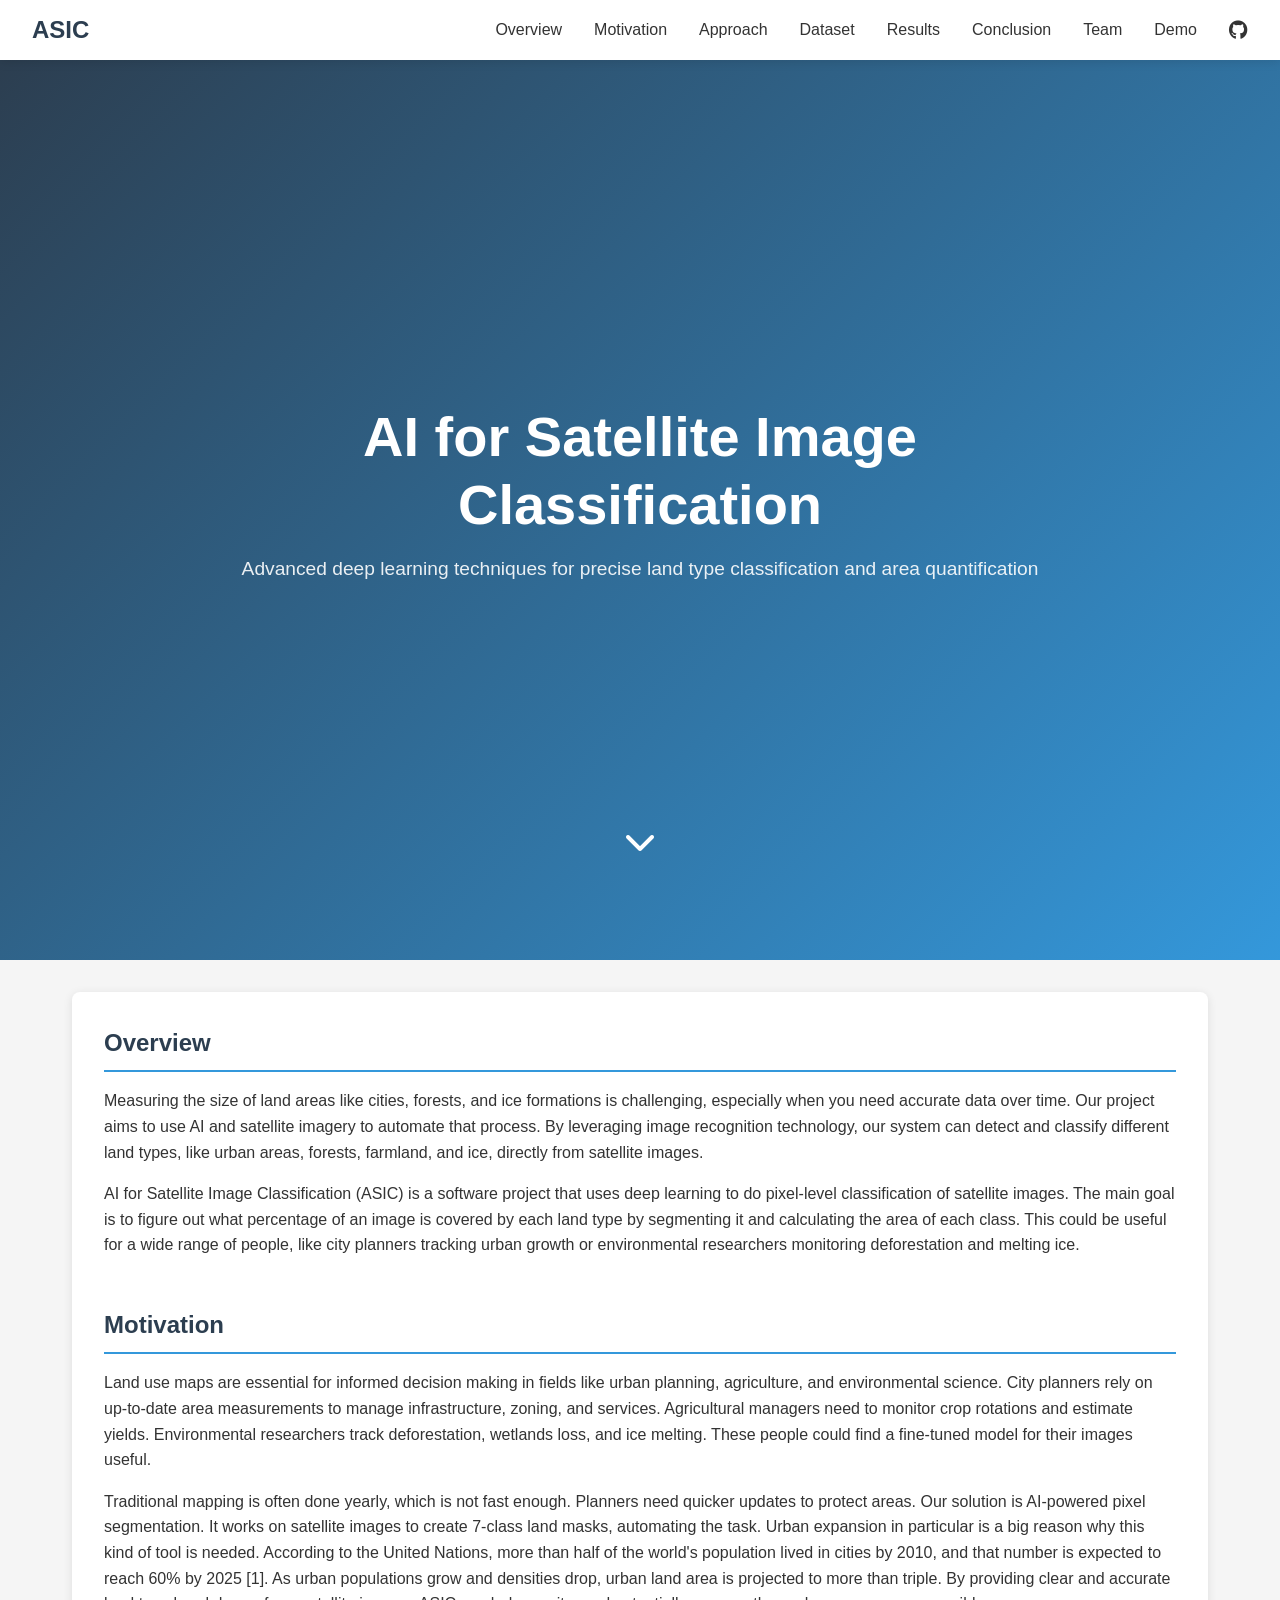
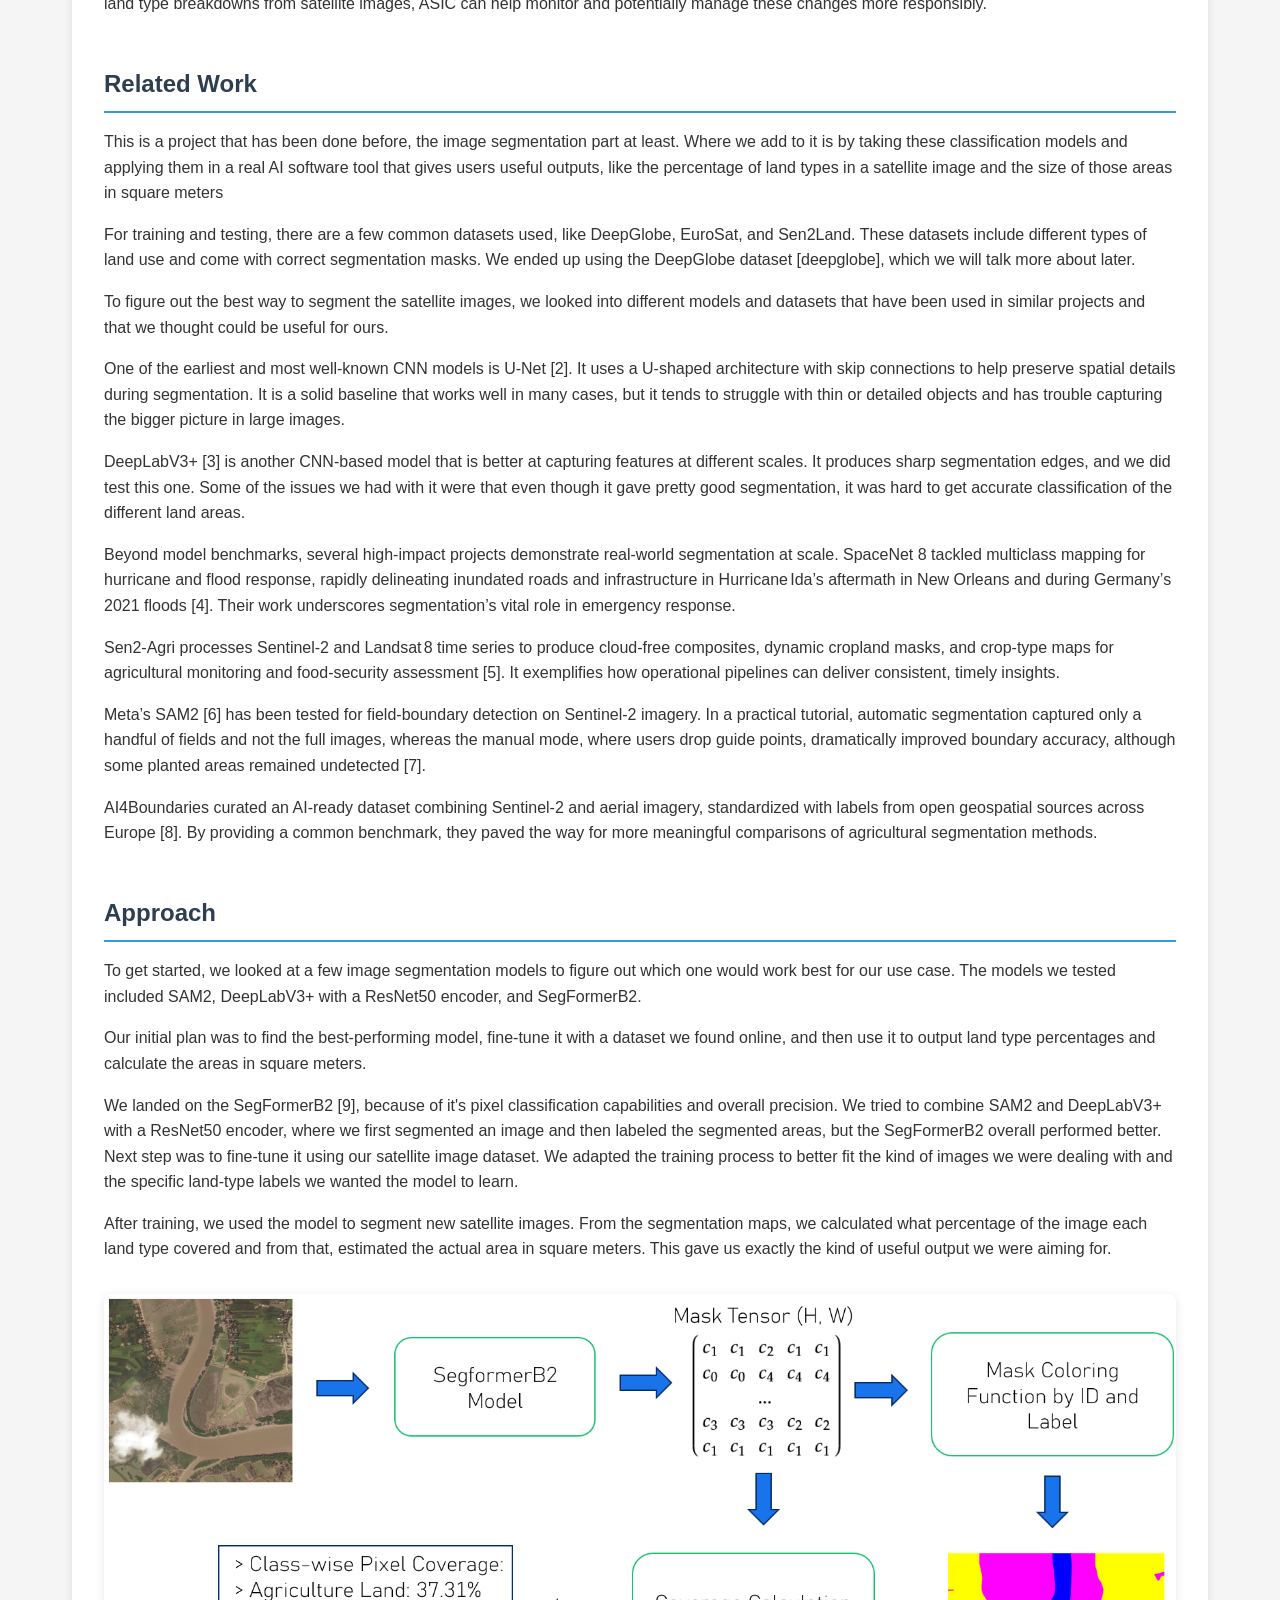
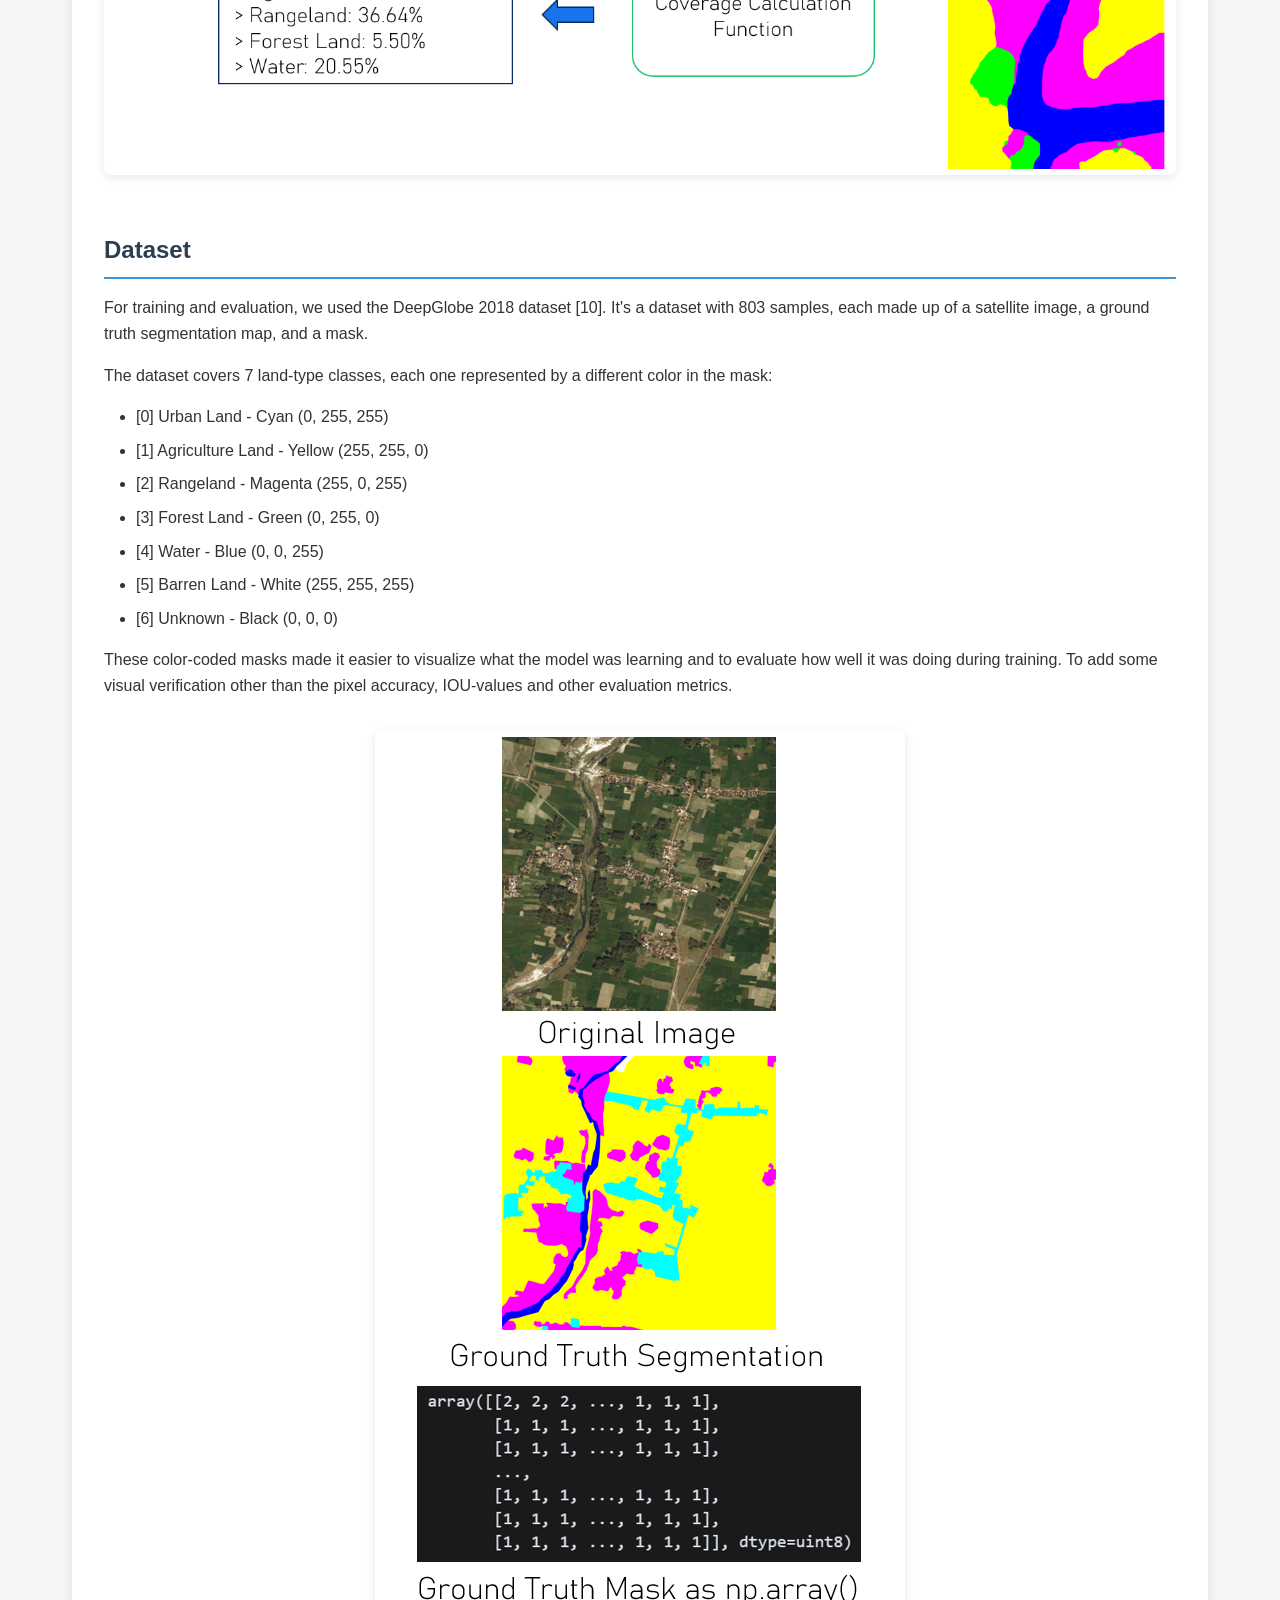
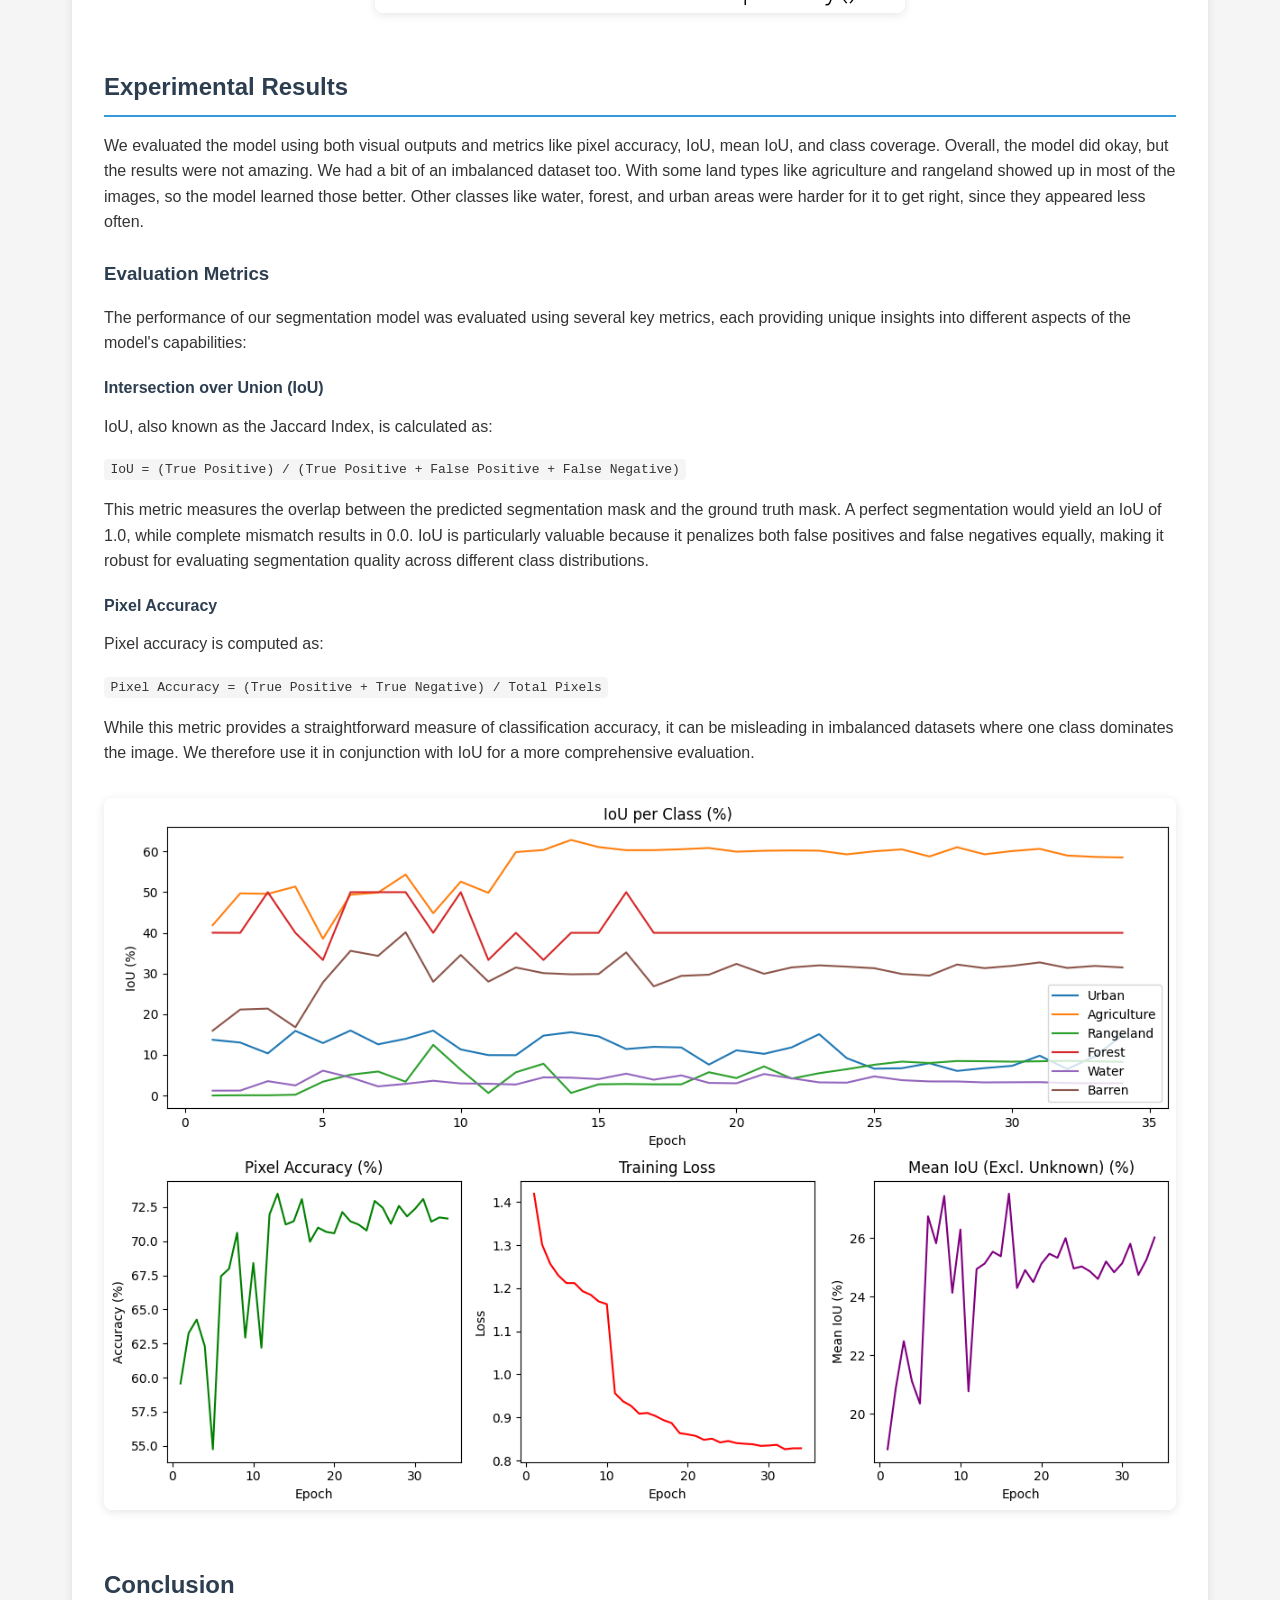
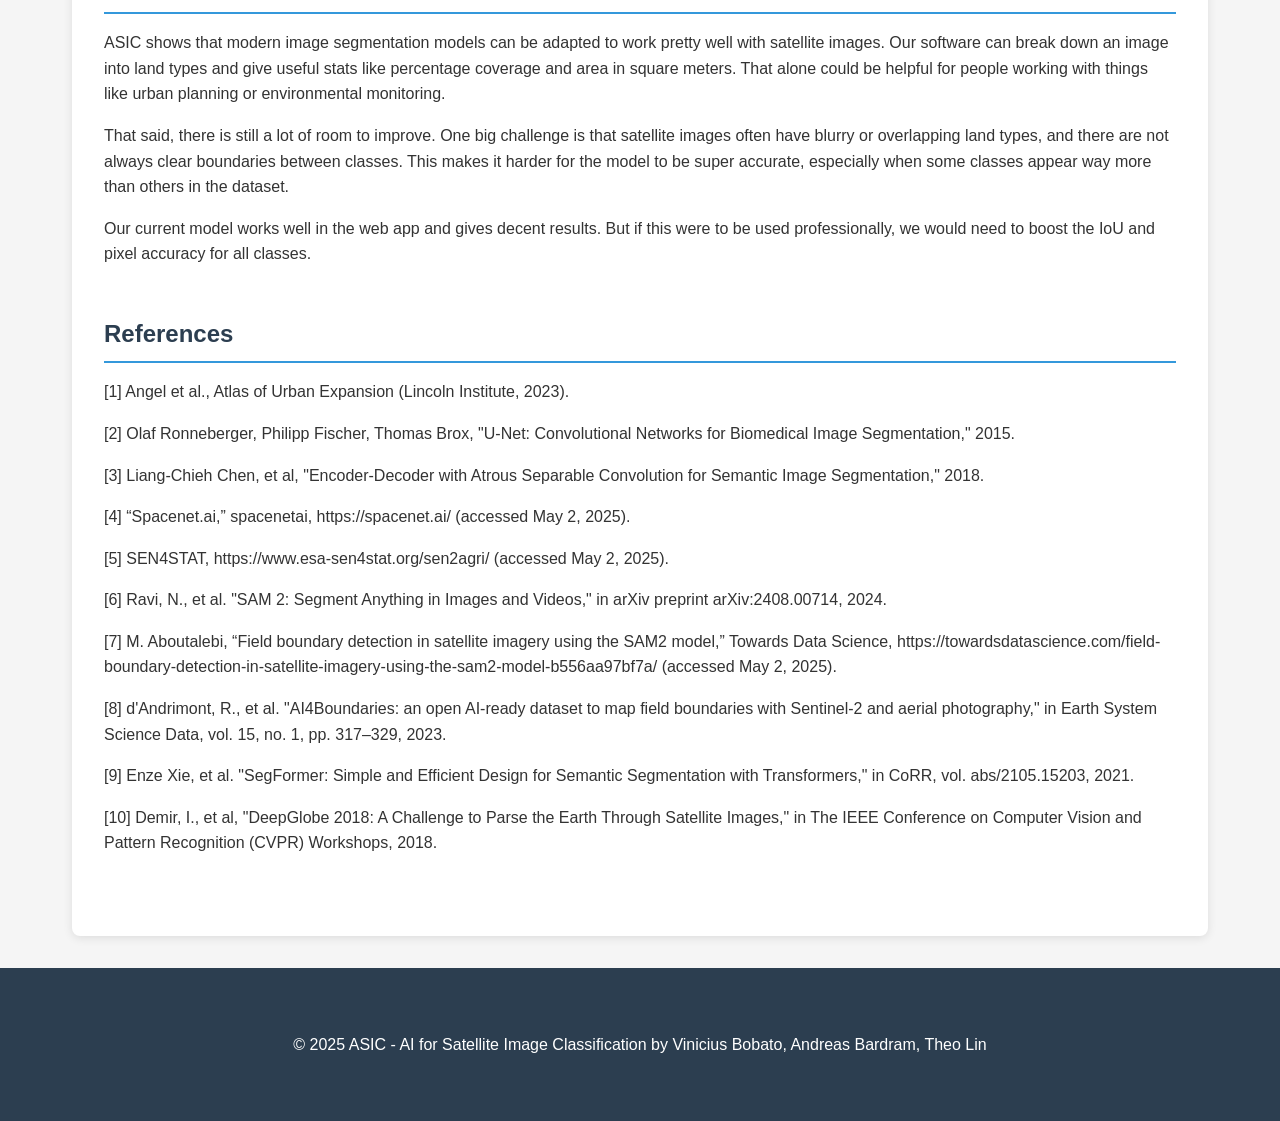
==== commit 3cf69d81: "added dataset" ====
--- a/index.html
+++ b/index.html
@@ -177,6 +177,9 @@
                     how well it was doing during training. To add some visual verification other than the pixel accuracy, 
                     IOU-values and other evaluation metrics.
                 </p>
+                <div class="image-container">
+                    <img src="static/dataset.png" alt="Application Diagram">
+                </div>
             </section>
 
             <section id="results" class="blog-section">
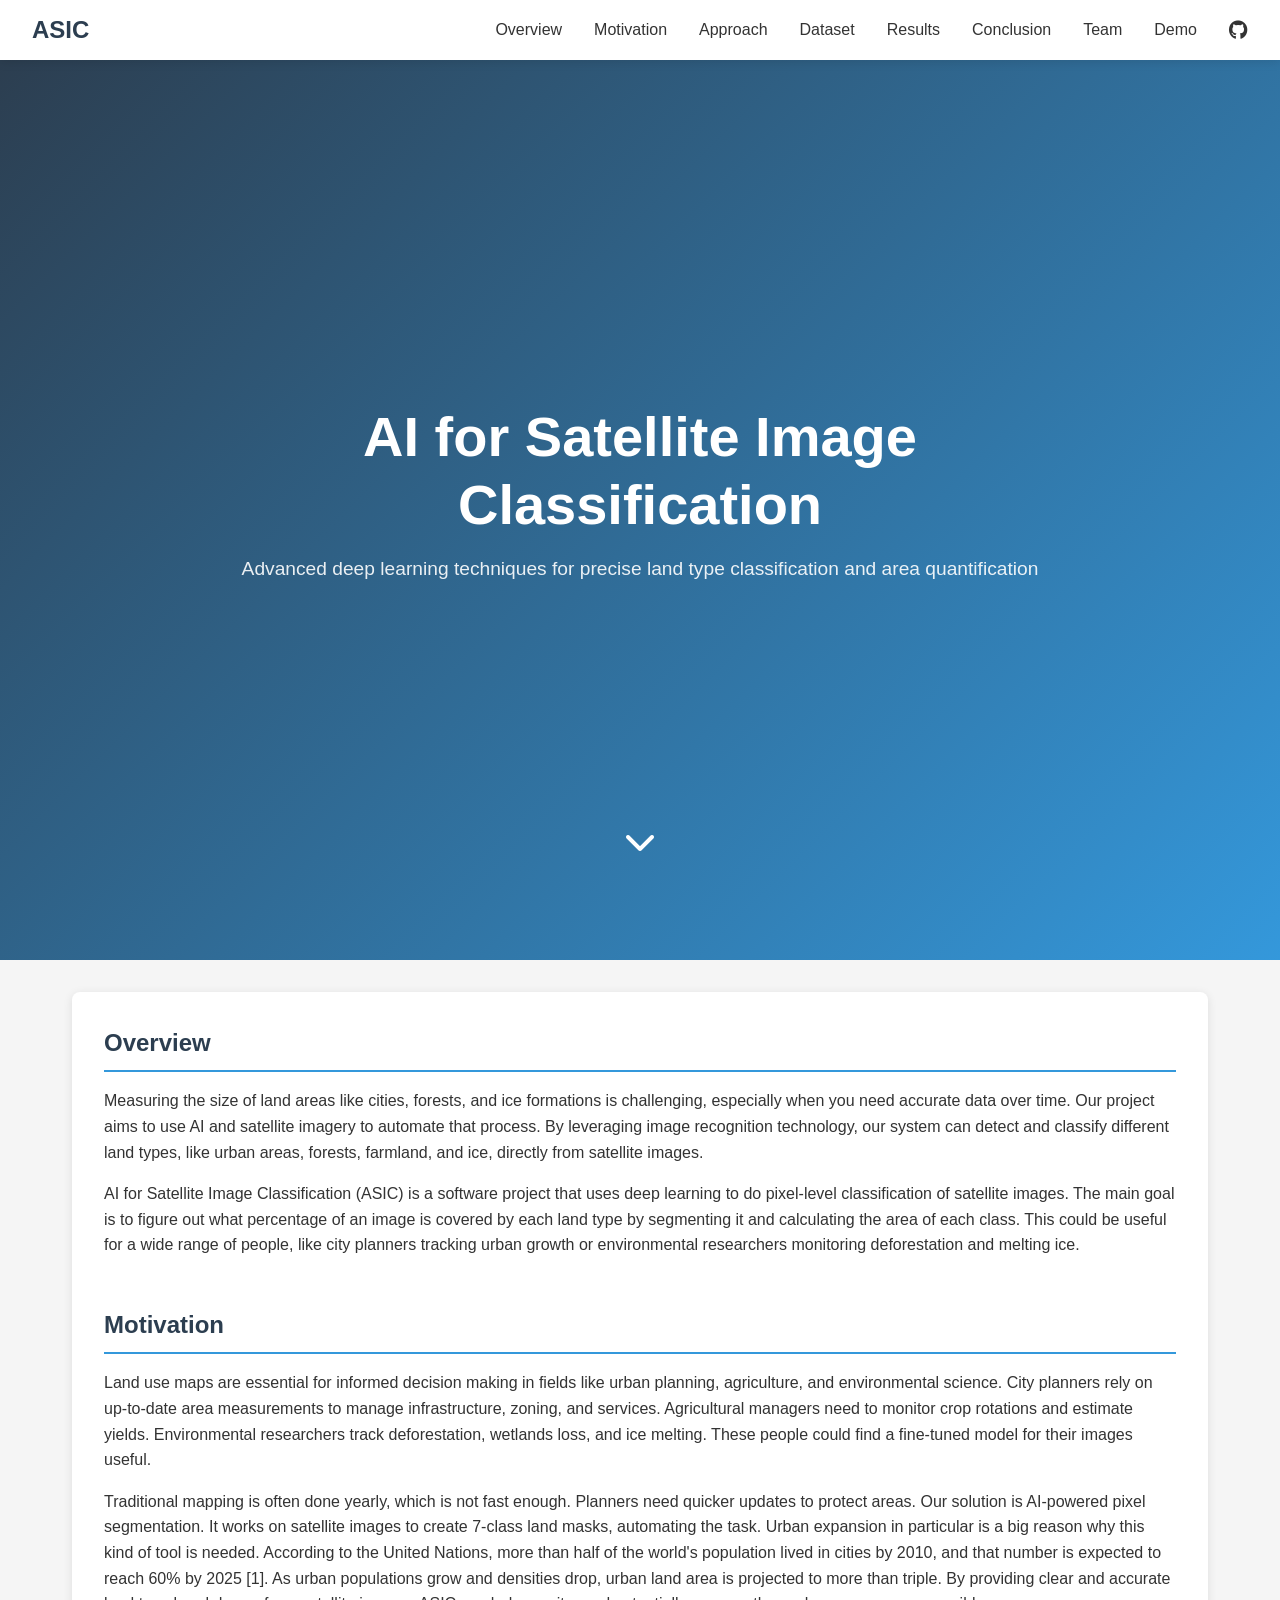
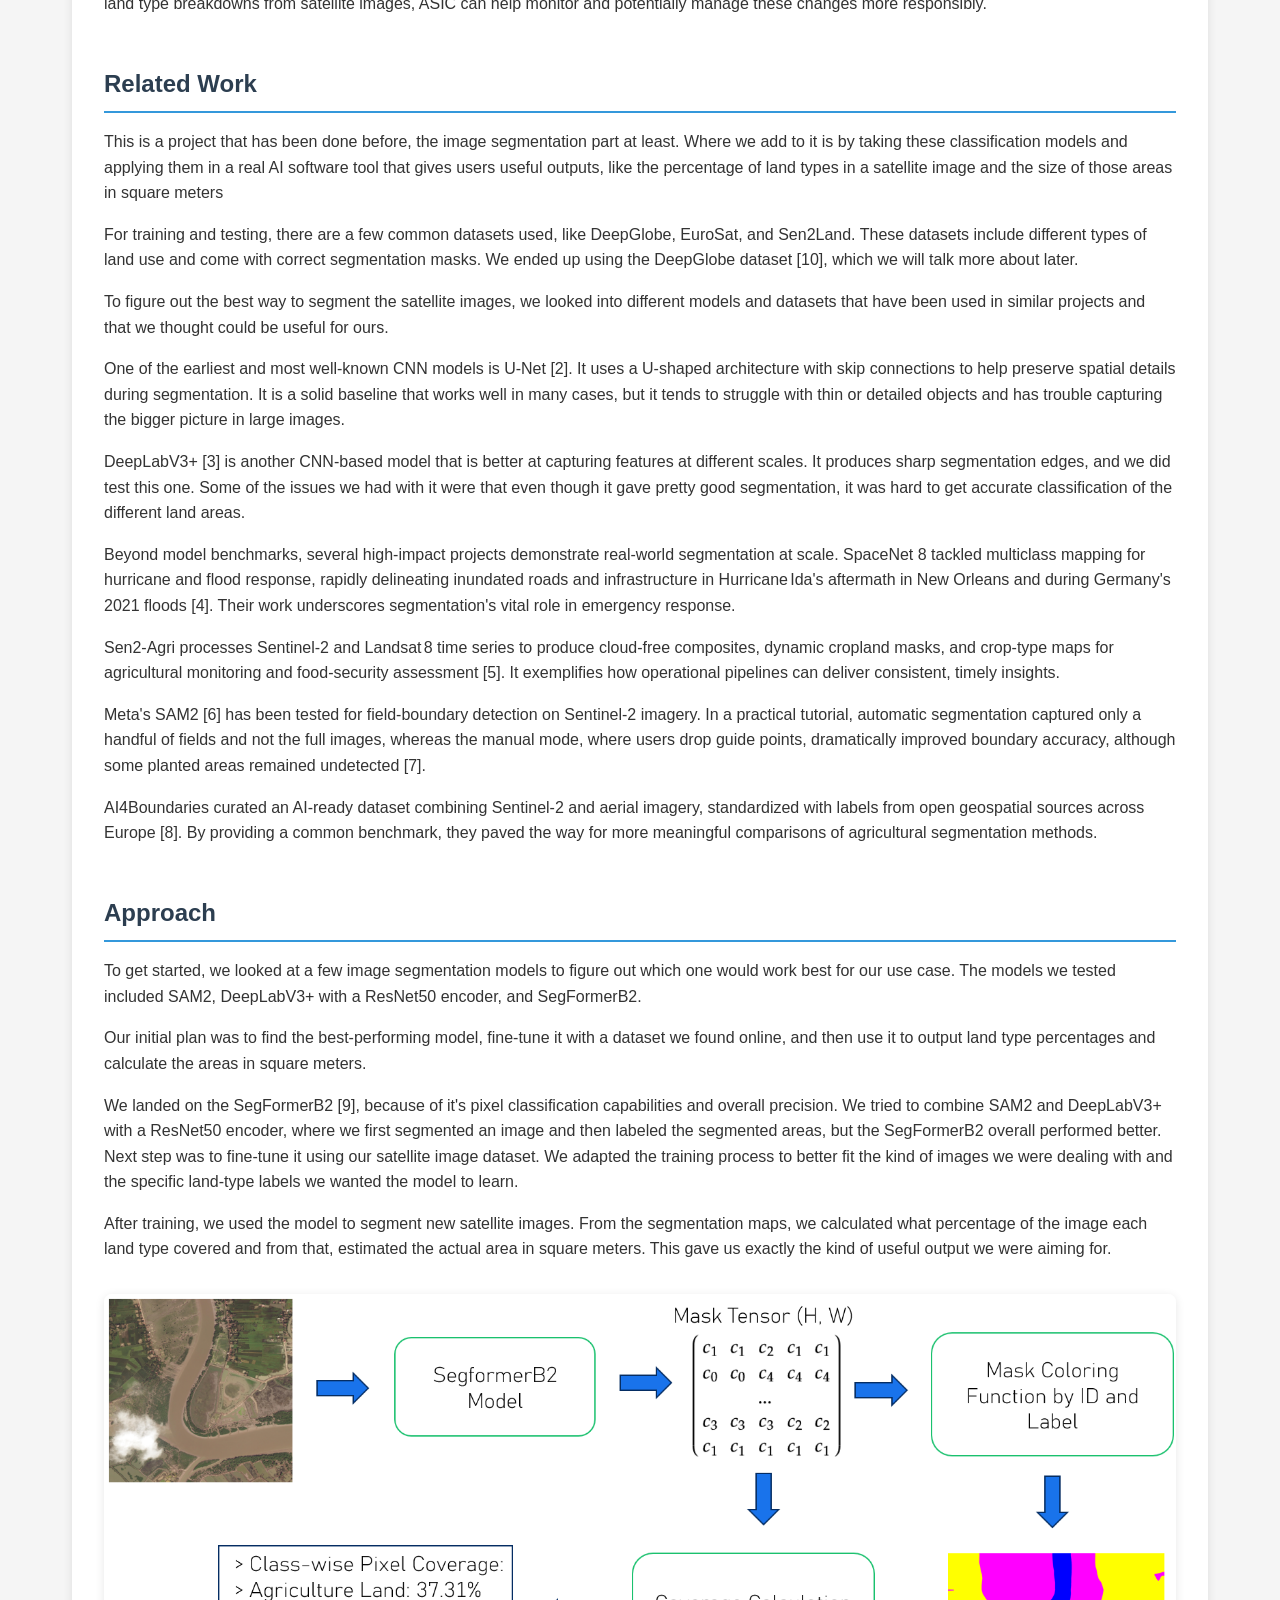
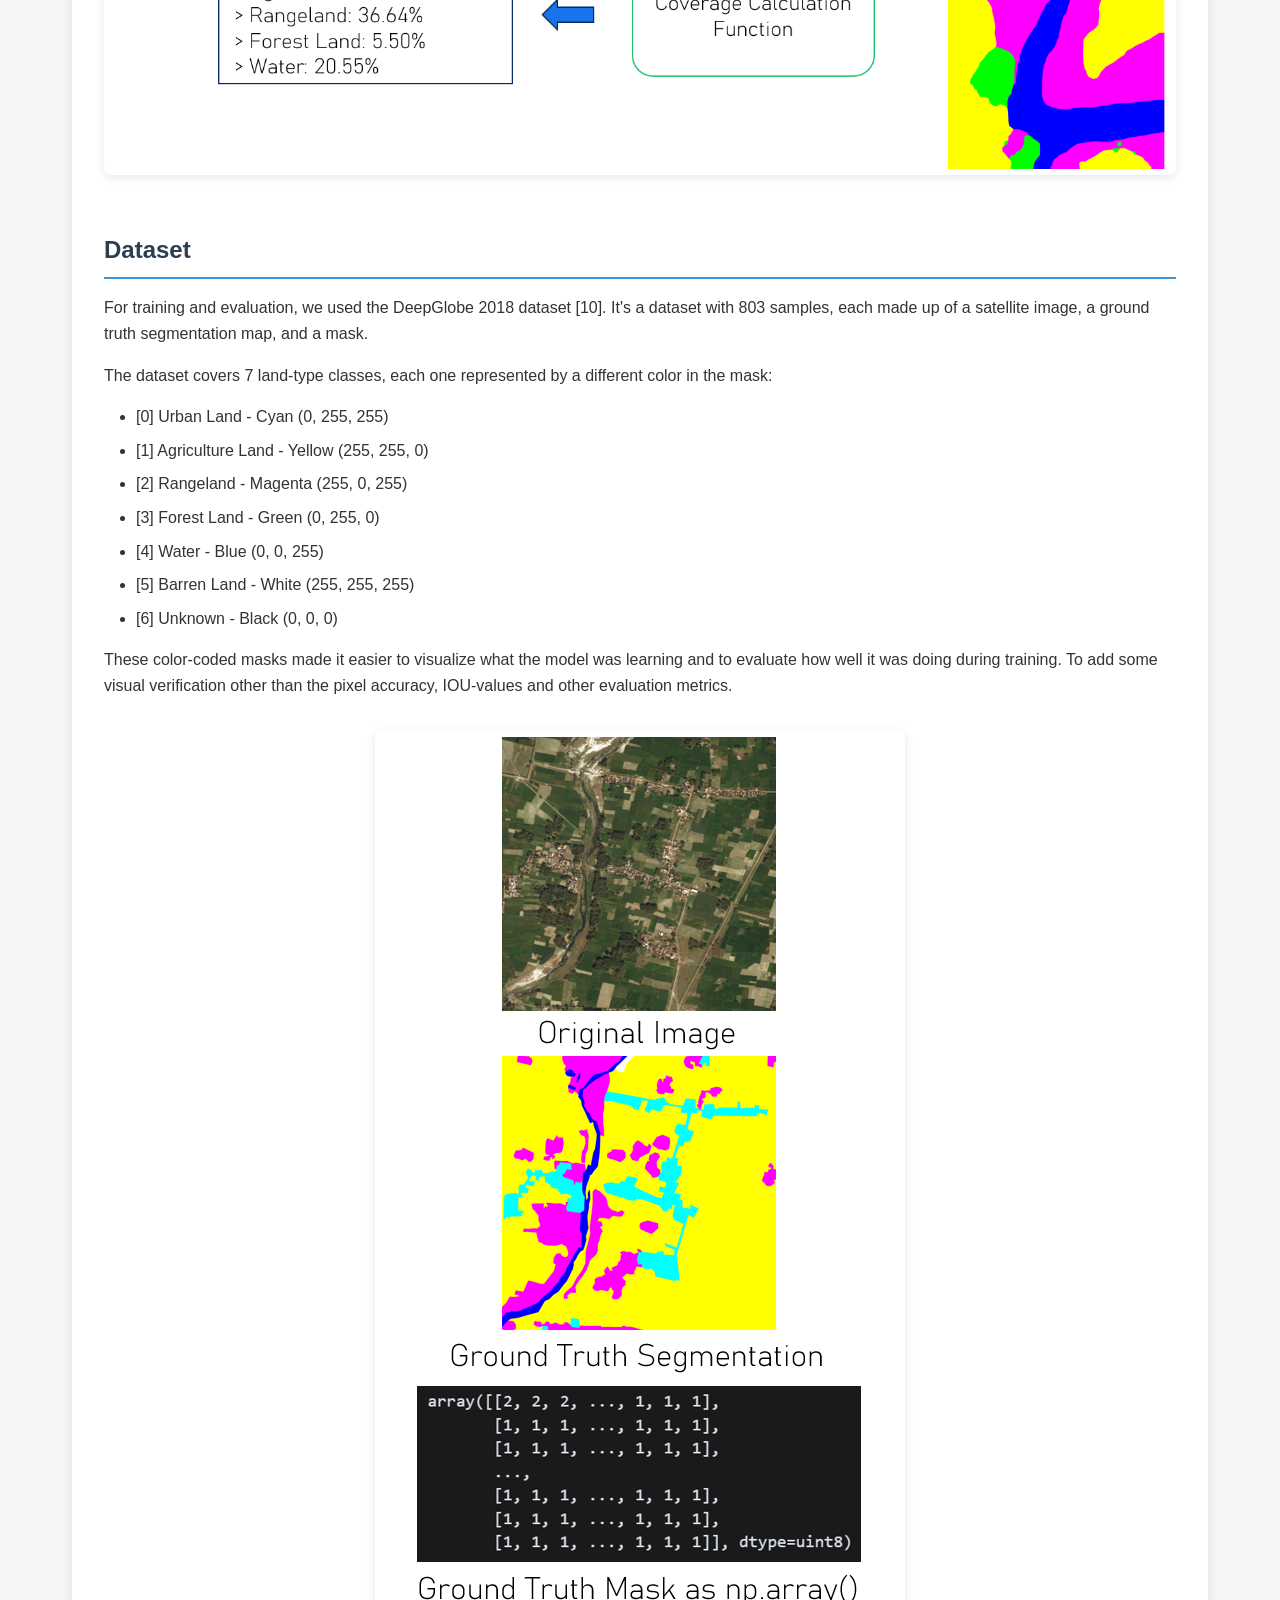
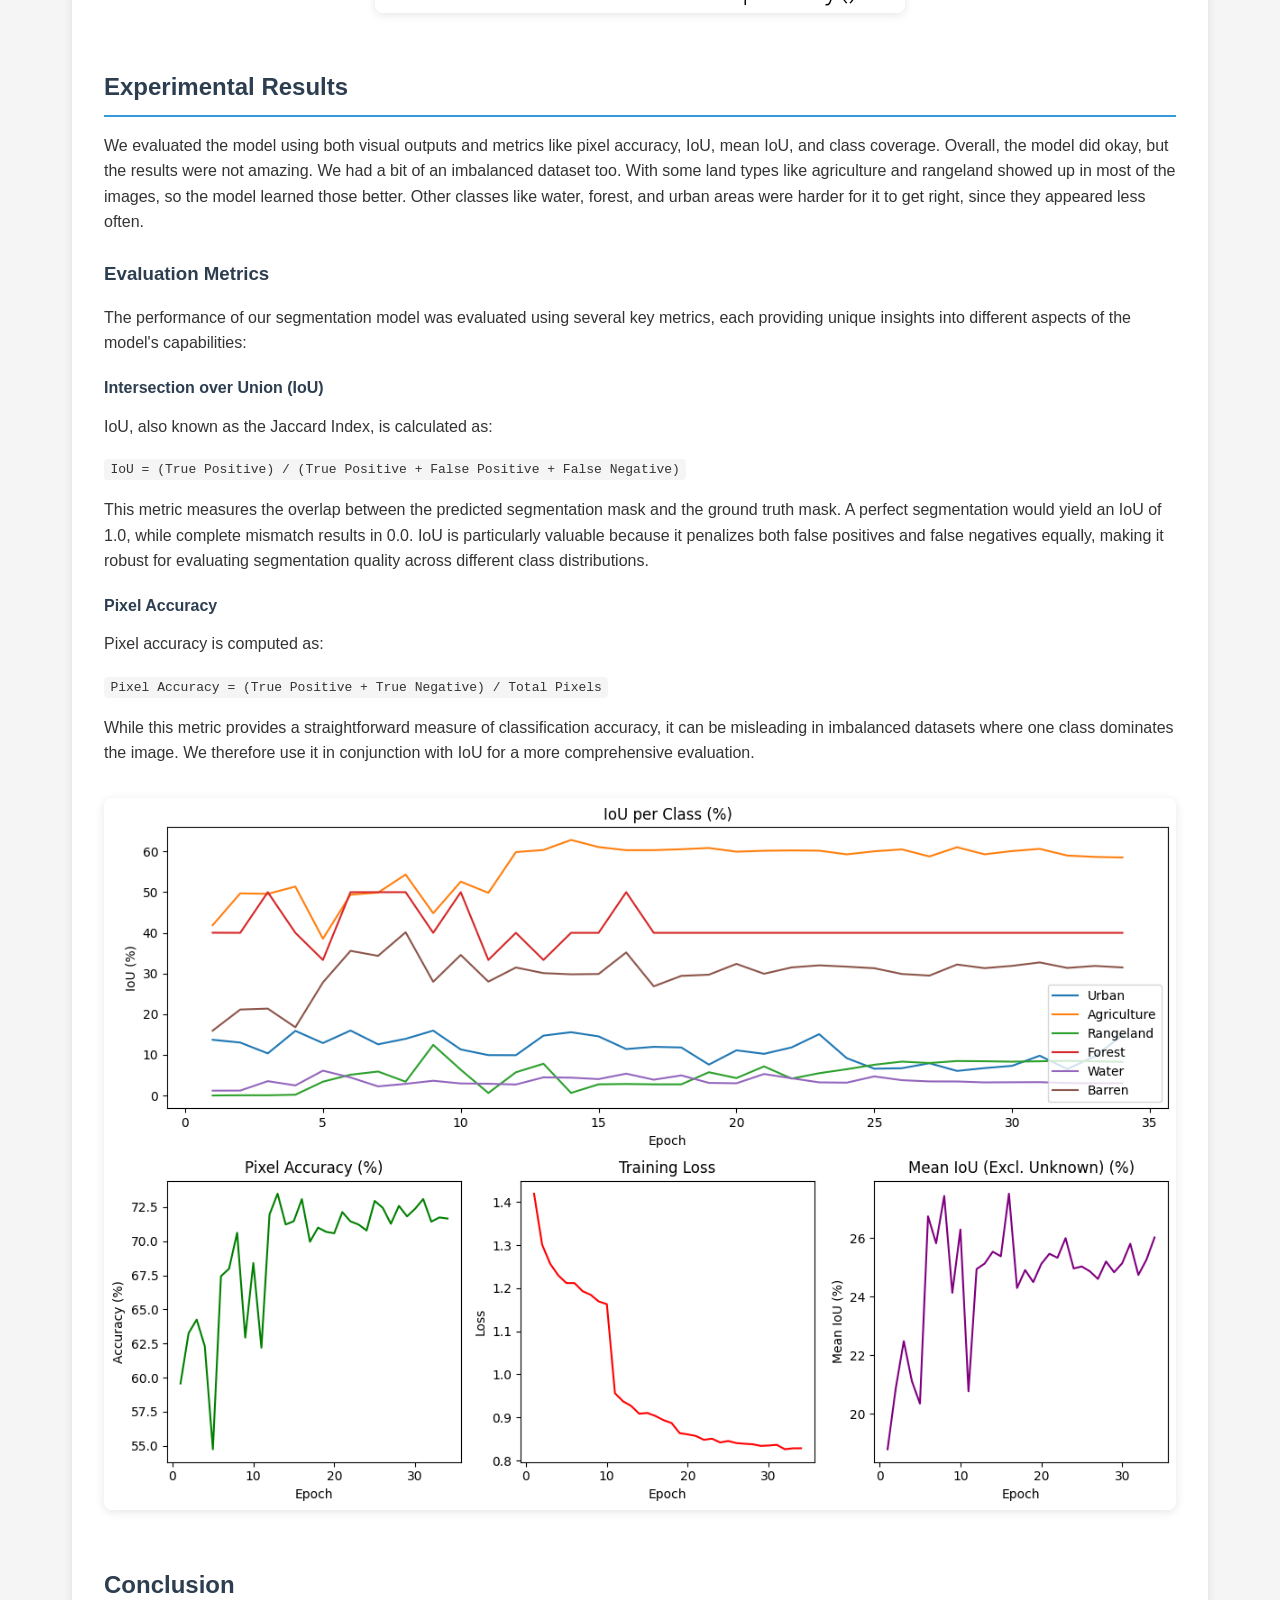
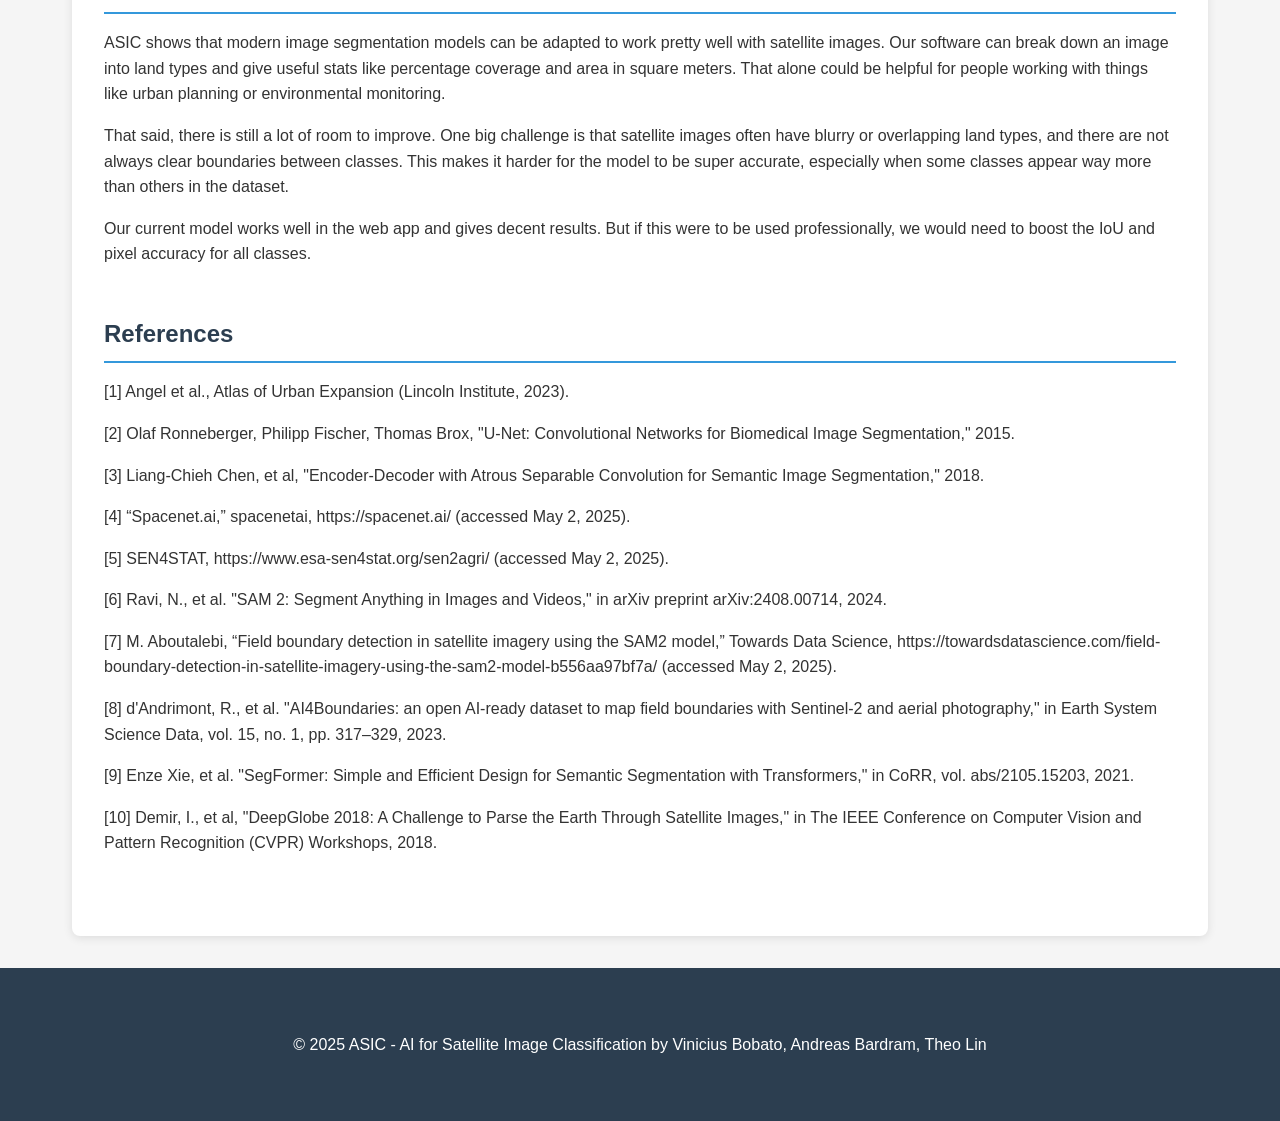
==== commit 5dd324bf: "fixed typos" ====
--- a/index.html
+++ b/index.html
@@ -75,7 +75,7 @@
                     more responsibly.
                     </p>
             </section>
-            <section class="blog-section">
+            <section id="related-work" class="blog-section">
                 <h2>Related Work</h2>
                 <p>
                     This is a project that has been done before, the image segmentation part at least. Where we 
@@ -85,7 +85,7 @@
                 <p>
                     For training and testing, there are a few common datasets used, like DeepGlobe, EuroSat, 
                     and Sen2Land. These datasets include different types of land use and come with correct 
-                    segmentation masks. We ended up using the DeepGlobe dataset [deepglobe], which we will talk more 
+                    segmentation masks. We ended up using the DeepGlobe dataset [10], which we will talk more 
                     about later.
                 </p>
                 <p>
@@ -108,8 +108,8 @@
                 <p>
                     Beyond model benchmarks, several high-impact projects demonstrate real-world segmentation at scale.
                     SpaceNet 8 tackled multiclass mapping for hurricane and flood response, rapidly delineating inundated
-                    roads and infrastructure in Hurricane Ida’s aftermath in New Orleans and during Germany’s 2021 floods [4].
-                    Their work underscores segmentation’s vital role in emergency response.
+                    roads and infrastructure in Hurricane Ida's aftermath in New Orleans and during Germany's 2021 floods [4].
+                    Their work underscores segmentation's vital role in emergency response.
                 </p>
                 <p>
                     Sen2‑Agri processes Sentinel‑2 and Landsat 8 time series to produce cloud‑free composites, dynamic cropland masks,
@@ -117,7 +117,7 @@
                     pipelines can deliver consistent, timely insights.
                 </p>
                 <p>
-                    Meta’s SAM2 [6] has been tested for field‑boundary detection on Sentinel‑2 imagery. In a practical tutorial, automatic segmentation
+                    Meta's SAM2 [6] has been tested for field‑boundary detection on Sentinel‑2 imagery. In a practical tutorial, automatic segmentation
                     captured only a handful of fields and not the full images, whereas the manual mode, where users drop guide points, dramatically
                     improved boundary accuracy, although some planted areas remained undetected [7]. 
                 </p>
